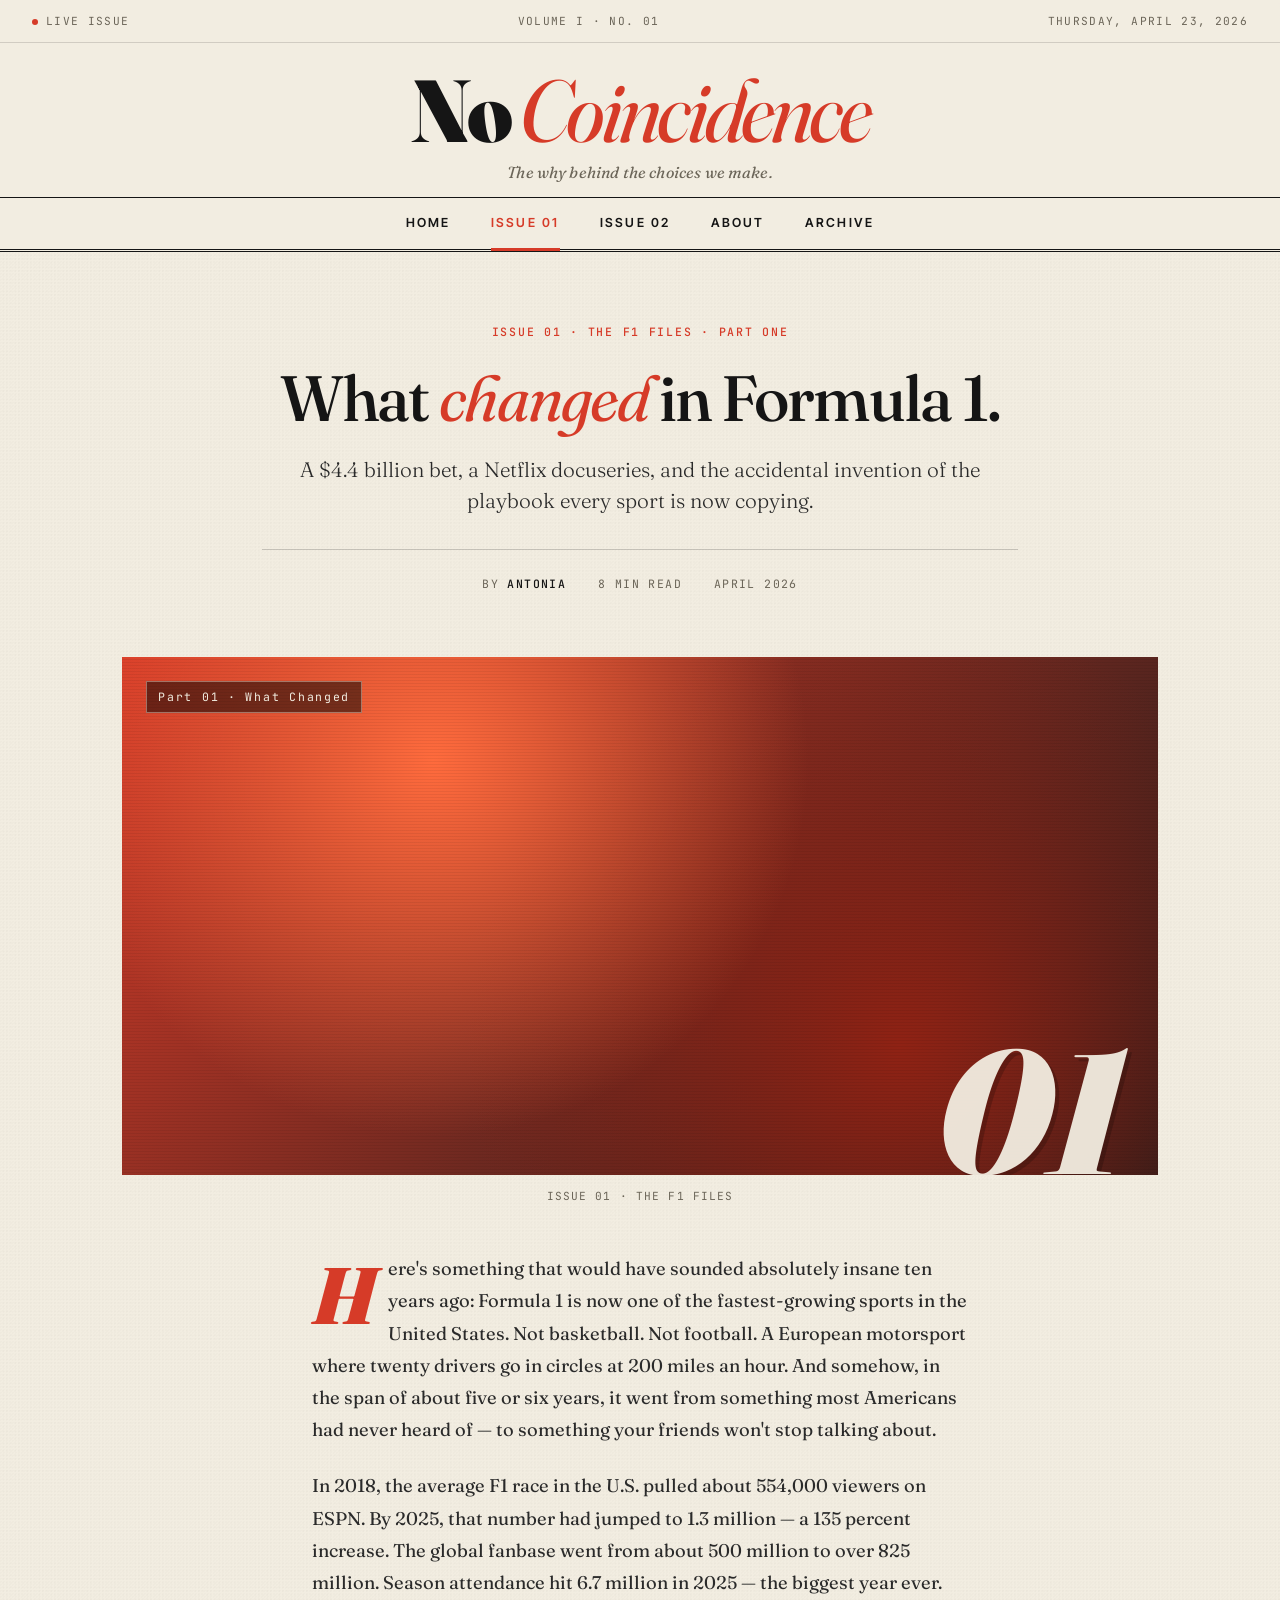
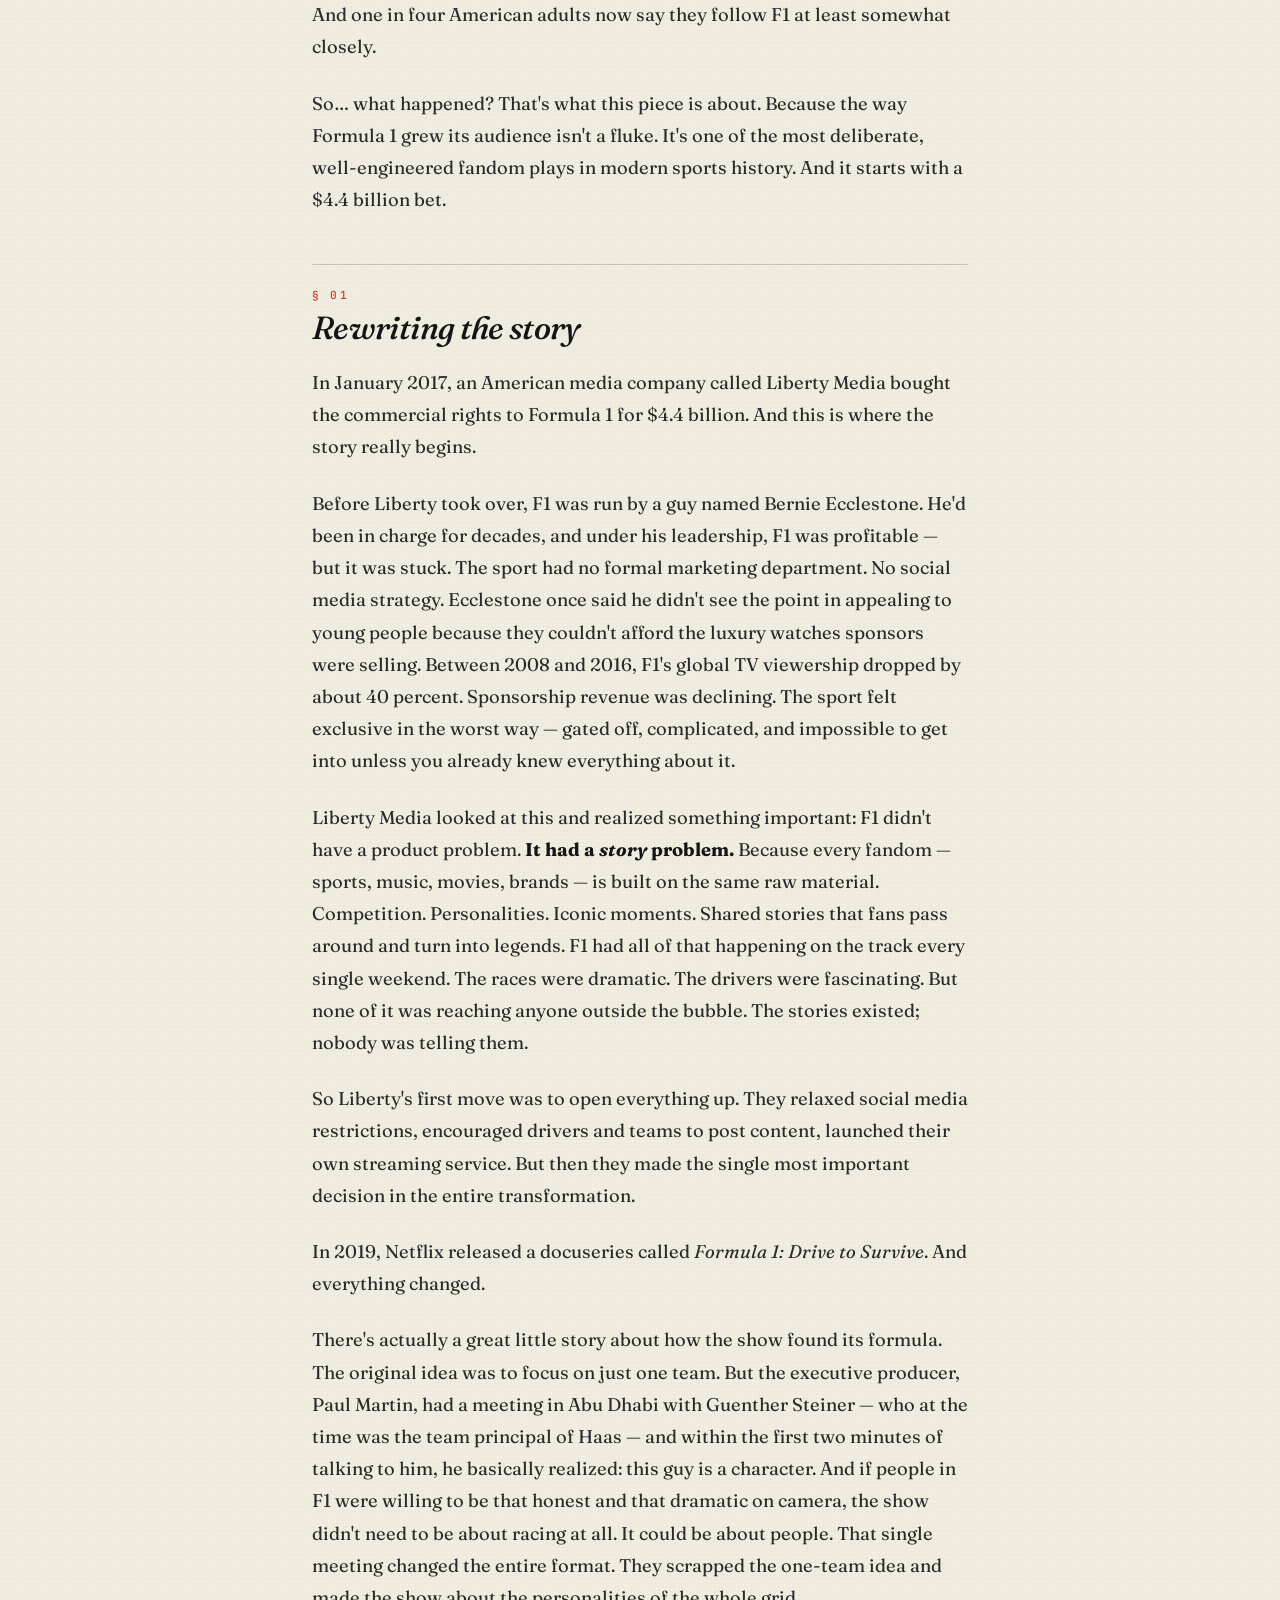
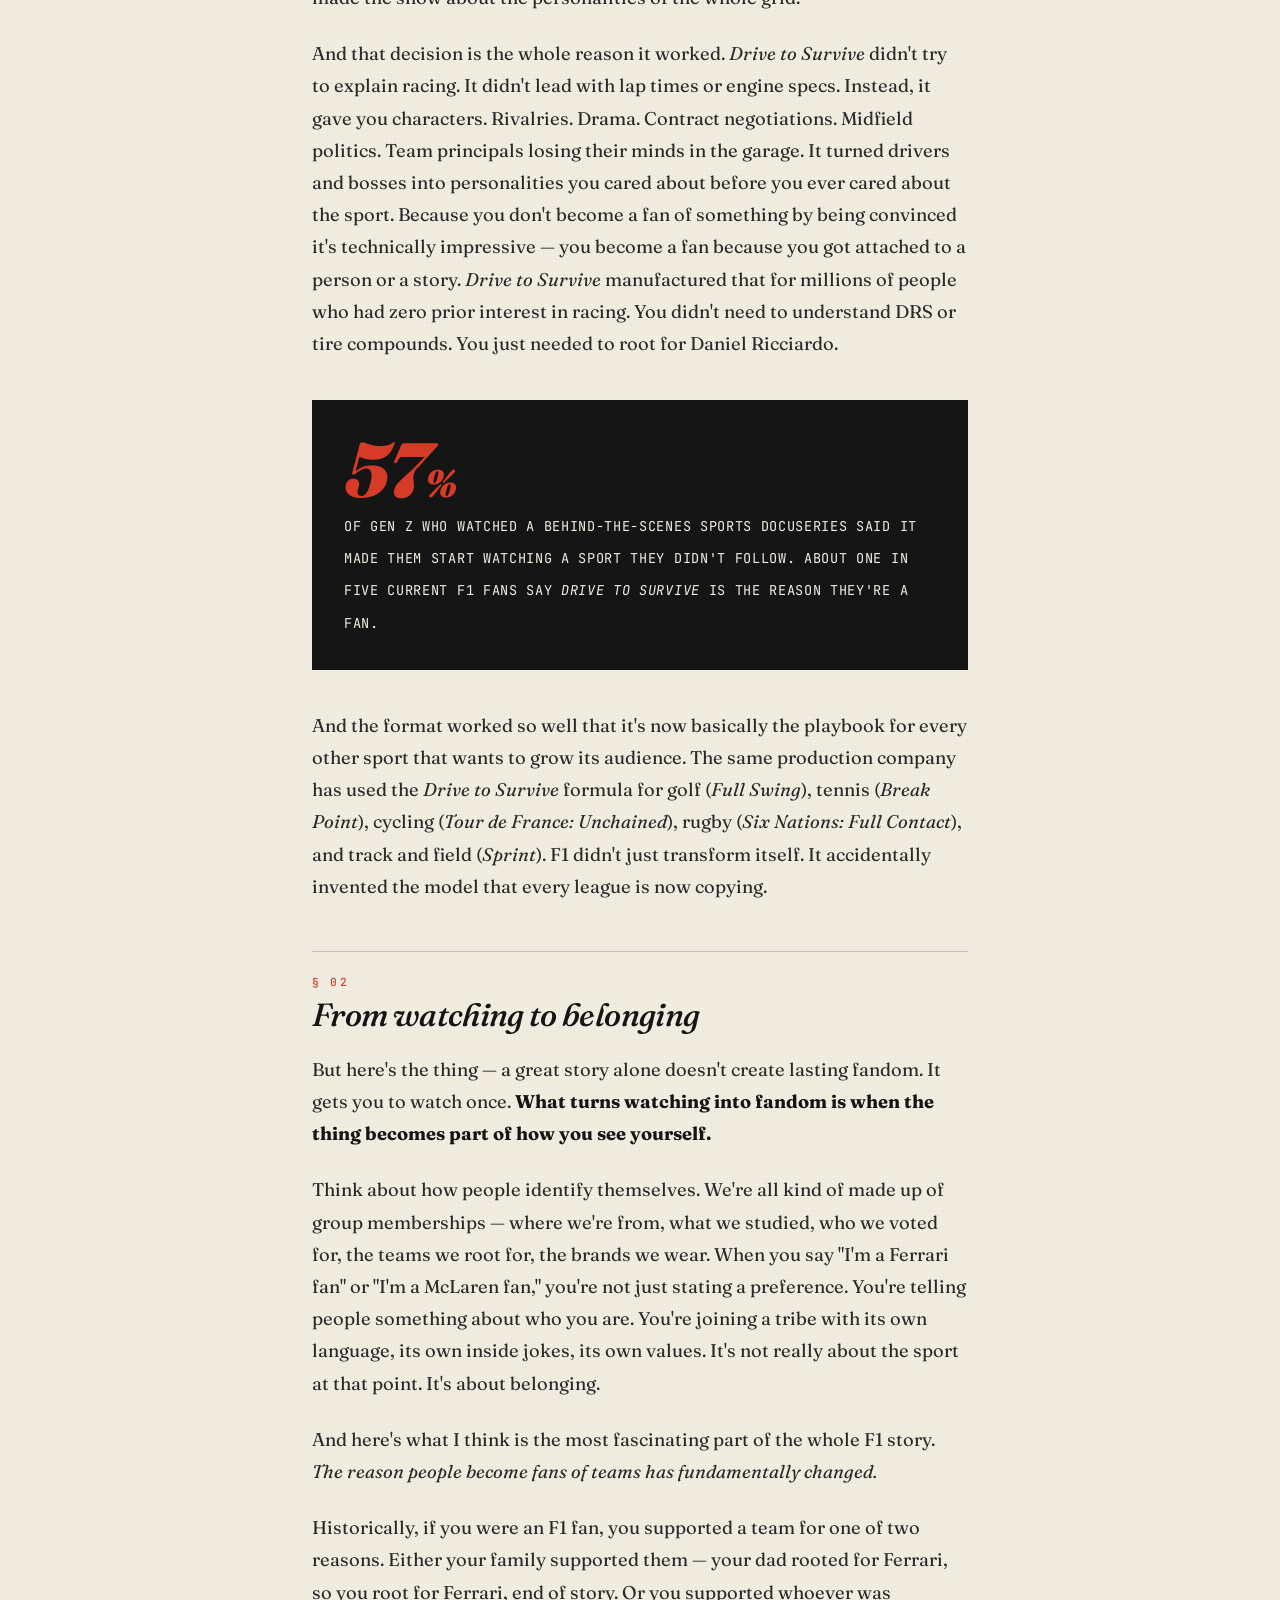
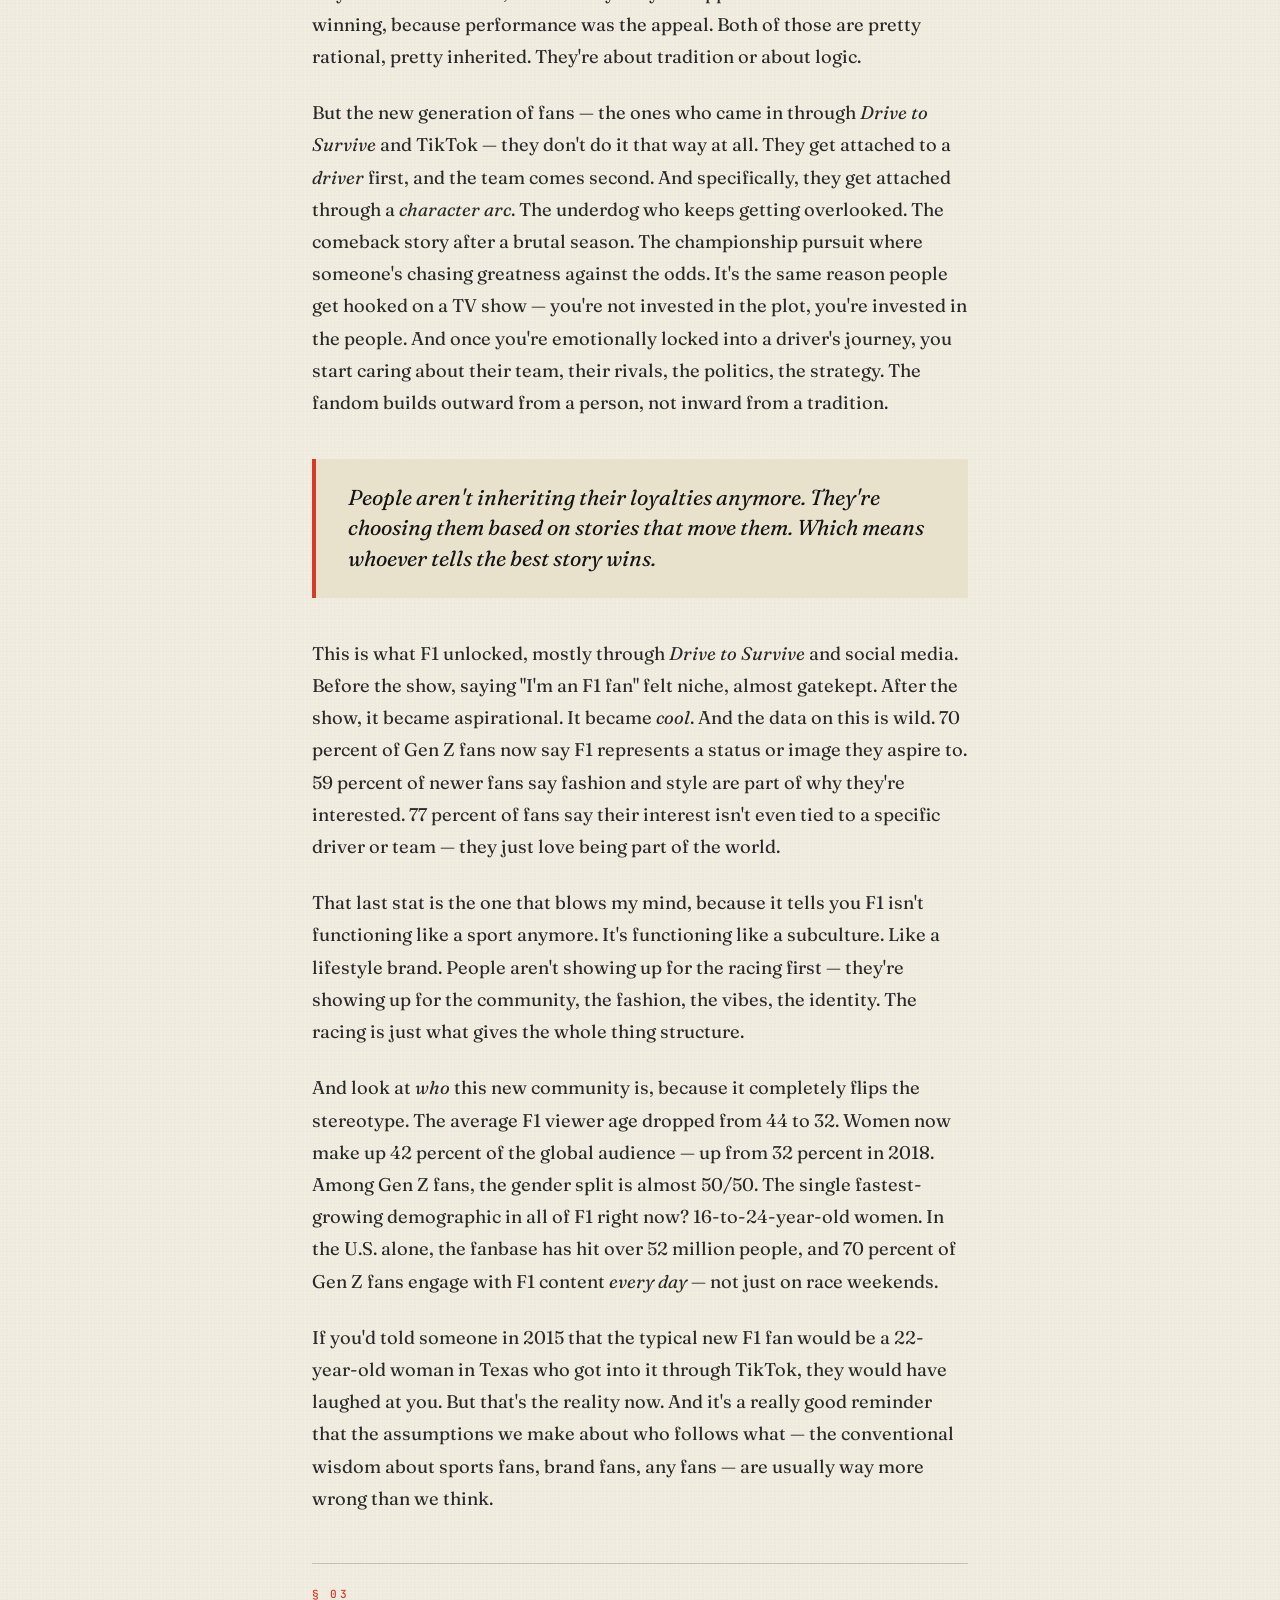
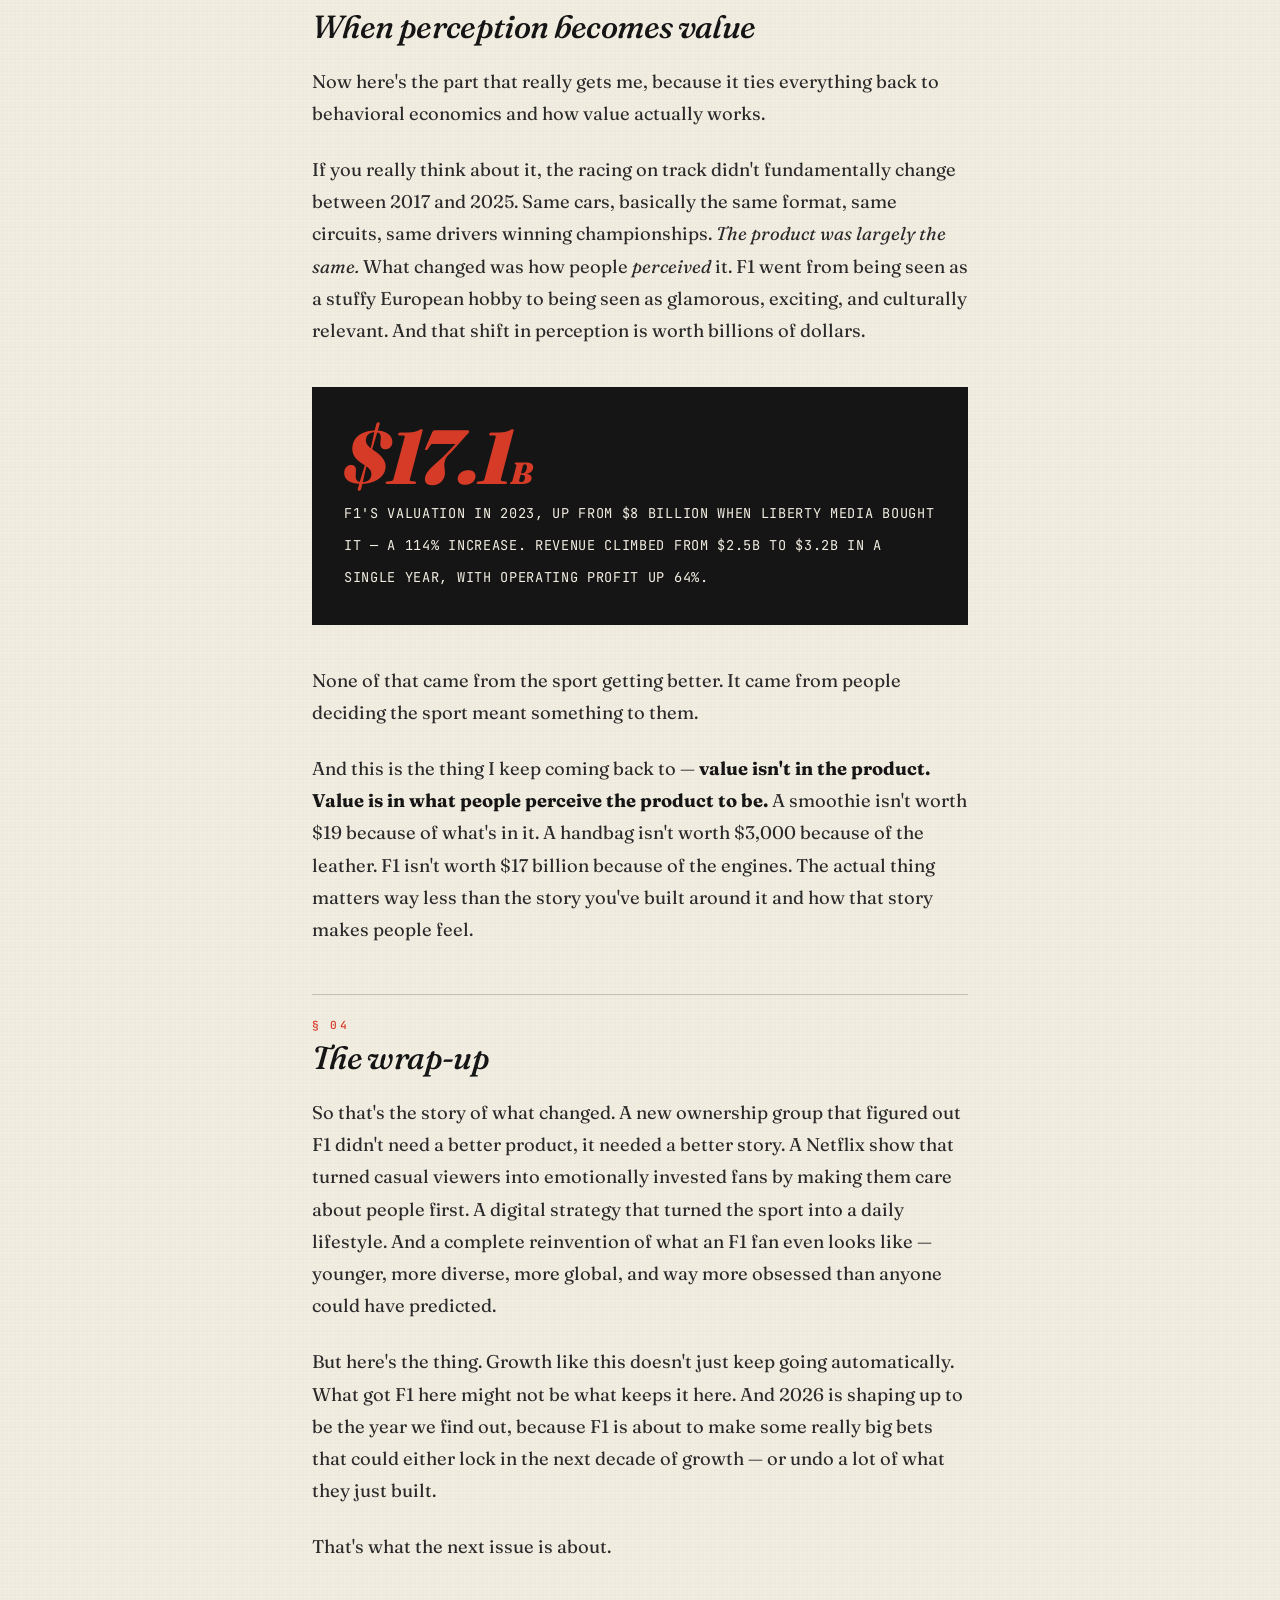
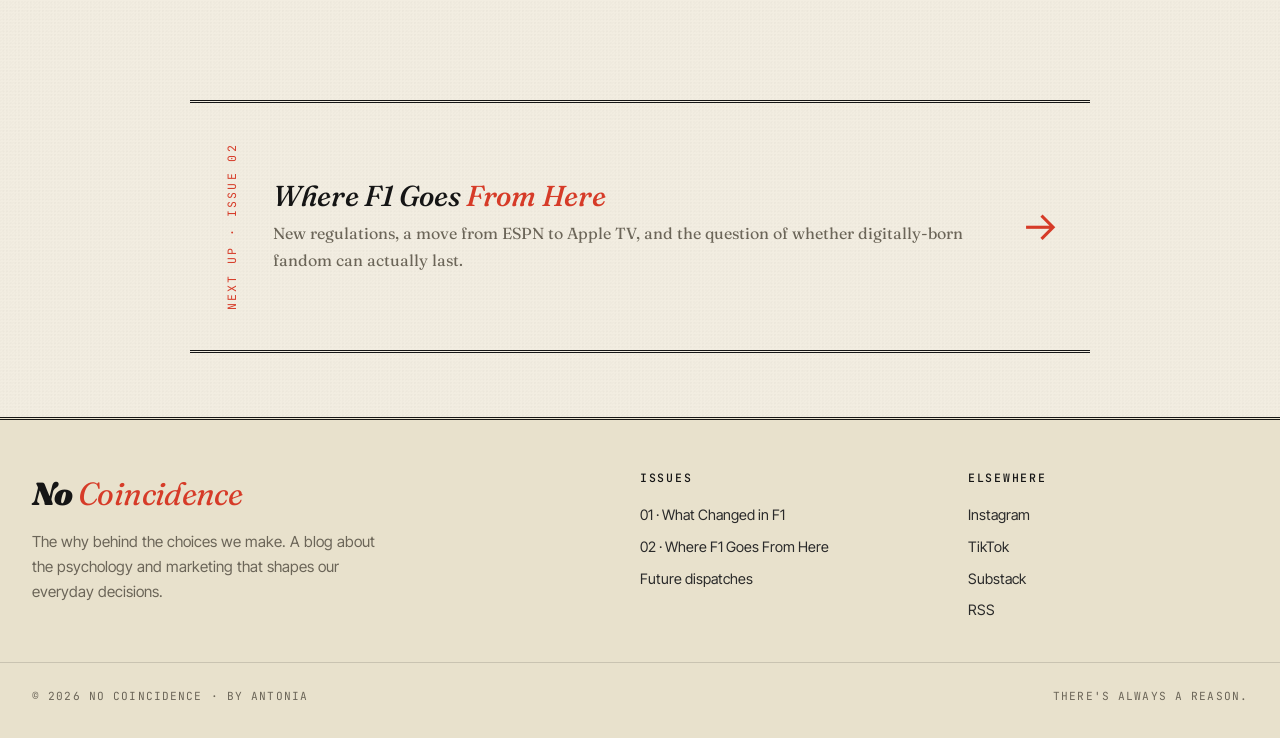
==== episode-1.html @ 225d116c "Add files via upload" ====
<!DOCTYPE html>
<html lang="en">
<head>
  <meta charset="UTF-8">
  <meta name="viewport" content="width=device-width, initial-scale=1.0">
  <title>What Changed in F1 — No Coincidence</title>
  <meta name="description" content="How a $4.4 billion bet, a Netflix docuseries, and a complete rewrite of the story turned Formula 1 into one of the fastest-growing sports in the world.">
  <link rel="stylesheet" href="styles.css">
  <link rel="icon" href="data:image/svg+xml,<svg xmlns=%22http://www.w3.org/2000/svg%22 viewBox=%220 0 100 100%22><text y=%22.9em%22 font-size=%2290%22>◉</text></svg>">
</head>
<body>

  <!-- MASTHEAD -->
  <header class="masthead">
    <div class="masthead-top">
      <div class="date-line">
        <span><span class="dot"></span>LIVE ISSUE</span>
      </div>
      <div>Volume I · No. 01</div>
      <div class="date-line">
        <span>Thursday, April 23, 2026</span>
      </div>
    </div>
    <div class="masthead-logo">
      <h1><a href="index.html">No <em>Coincidence</em></a></h1>
      <p class="masthead-tagline">The why behind the choices we make.</p>
    </div>
    <nav class="nav">
      <a href="index.html">Home</a>
      <a href="episode-1.html" class="active">Issue 01</a>
      <a href="episode-2.html">Issue 02</a>
      <a href="index.html#about">About</a>
      <a href="index.html#archive">Archive</a>
    </nav>
  </header>

  <!-- ARTICLE HERO -->
  <section class="article-hero">
    <div class="kicker">Issue 01 · The F1 Files · Part One</div>
    <h1>What <em>changed</em> in Formula 1.</h1>
    <p class="dek">
      A $4.4 billion bet, a Netflix docuseries, and the accidental invention of
      the playbook every sport is now copying.
    </p>
    <div class="article-meta">
      <span>By <strong>Antonia</strong></span>
      <span>8 Min Read</span>
      <span>April 2026</span>
    </div>
  </section>

  <!-- FEATURE IMAGE -->
  <div class="article-feature-image">
    <div class="inner lead-image" style="aspect-ratio: 16/8; box-shadow: none;">
      <div class="issue-stamp">Part 01 · What Changed</div>
      <div class="issue-number" style="font-size: 11rem; bottom: -1rem; right: 2rem;">01</div>
    </div>
    <p class="caption">Issue 01 · The F1 Files</p>
  </div>

  <!-- ARTICLE BODY -->
  <article class="article-body">

    <p>
      Here's something that would have sounded absolutely insane ten years ago: Formula 1 is now
      one of the fastest-growing sports in the United States. Not basketball. Not football. A
      European motorsport where twenty drivers go in circles at 200 miles an hour. And somehow,
      in the span of about five or six years, it went from something most Americans had never heard
      of — to something your friends won't stop talking about.
    </p>

    <p>
      In 2018, the average F1 race in the U.S. pulled about 554,000 viewers on ESPN. By 2025, that
      number had jumped to 1.3 million — a 135 percent increase. The global fanbase went from about
      500 million to over 825 million. Season attendance hit 6.7 million in 2025 — the biggest year
      ever. And one in four American adults now say they follow F1 at least somewhat closely.
    </p>

    <p>
      So… what happened? That's what this piece is about. Because the way Formula 1 grew its audience
      isn't a fluke. It's one of the most deliberate, well-engineered fandom plays in modern sports
      history. And it starts with a $4.4 billion bet.
    </p>

    <h2><span class="section-num">§ 01</span>Rewriting the story</h2>

    <p>
      In January 2017, an American media company called Liberty Media bought the commercial rights
      to Formula 1 for $4.4 billion. And this is where the story really begins.
    </p>

    <p>
      Before Liberty took over, F1 was run by a guy named Bernie Ecclestone. He'd been in charge
      for decades, and under his leadership, F1 was profitable — but it was stuck. The sport had
      no formal marketing department. No social media strategy. Ecclestone once said he didn't see
      the point in appealing to young people because they couldn't afford the luxury watches sponsors
      were selling. Between 2008 and 2016, F1's global TV viewership dropped by about 40 percent.
      Sponsorship revenue was declining. The sport felt exclusive in the worst way — gated off,
      complicated, and impossible to get into unless you already knew everything about it.
    </p>

    <p>
      Liberty Media looked at this and realized something important: F1 didn't have a product problem.
      <strong>It had a <em>story</em> problem.</strong> Because every fandom — sports, music, movies,
      brands — is built on the same raw material. Competition. Personalities. Iconic moments. Shared
      stories that fans pass around and turn into legends. F1 had all of that happening on the track
      every single weekend. The races were dramatic. The drivers were fascinating. But none of it was
      reaching anyone outside the bubble. The stories existed; nobody was telling them.
    </p>

    <p>
      So Liberty's first move was to open everything up. They relaxed social media restrictions,
      encouraged drivers and teams to post content, launched their own streaming service. But then
      they made the single most important decision in the entire transformation.
    </p>

    <p>
      In 2019, Netflix released a docuseries called <em>Formula 1: Drive to Survive</em>. And
      everything changed.
    </p>

    <p>
      There's actually a great little story about how the show found its formula. The original idea
      was to focus on just one team. But the executive producer, Paul Martin, had a meeting in Abu
      Dhabi with Guenther Steiner — who at the time was the team principal of Haas — and within the
      first two minutes of talking to him, he basically realized: this guy is a character. And if
      people in F1 were willing to be that honest and that dramatic on camera, the show didn't need
      to be about racing at all. It could be about people. That single meeting changed the entire
      format. They scrapped the one-team idea and made the show about the personalities of the
      whole grid.
    </p>

    <p>
      And that decision is the whole reason it worked. <em>Drive to Survive</em> didn't try to
      explain racing. It didn't lead with lap times or engine specs. Instead, it gave you characters.
      Rivalries. Drama. Contract negotiations. Midfield politics. Team principals losing their
      minds in the garage. It turned drivers and bosses into personalities you cared about before
      you ever cared about the sport. Because you don't become a fan of something by being convinced
      it's technically impressive — you become a fan because you got attached to a person or a story.
      <em>Drive to Survive</em> manufactured that for millions of people who had zero prior interest
      in racing. You didn't need to understand DRS or tire compounds. You just needed to root for
      Daniel Ricciardo.
    </p>

    <div class="stat-callout">
      <span class="stat-number">57<span style="font-size: 0.5em;">%</span></span>
      <span class="stat-label">
        of Gen Z who watched a behind-the-scenes sports docuseries said it made them start watching
        a sport they didn't follow. About one in five current F1 fans say <em>Drive to Survive</em>
        is the reason they're a fan.
      </span>
    </div>

    <p>
      And the format worked so well that it's now basically the playbook for every other sport that
      wants to grow its audience. The same production company has used the <em>Drive to Survive</em>
      formula for golf (<em>Full Swing</em>), tennis (<em>Break Point</em>), cycling
      (<em>Tour de France: Unchained</em>), rugby (<em>Six Nations: Full Contact</em>), and track
      and field (<em>Sprint</em>). F1 didn't just transform itself. It accidentally invented the
      model that every league is now copying.
    </p>

    <h2><span class="section-num">§ 02</span>From watching to belonging</h2>

    <p>
      But here's the thing — a great story alone doesn't create lasting fandom. It gets you to watch
      once. <strong>What turns watching into fandom is when the thing becomes part of how you see
      yourself.</strong>
    </p>

    <p>
      Think about how people identify themselves. We're all kind of made up of group memberships —
      where we're from, what we studied, who we voted for, the teams we root for, the brands we
      wear. When you say "I'm a Ferrari fan" or "I'm a McLaren fan," you're not just stating a
      preference. You're telling people something about who you are. You're joining a tribe with
      its own language, its own inside jokes, its own values. It's not really about the sport at
      that point. It's about belonging.
    </p>

    <p>
      And here's what I think is the most fascinating part of the whole F1 story. <em>The reason
      people become fans of teams has fundamentally changed.</em>
    </p>

    <p>
      Historically, if you were an F1 fan, you supported a team for one of two reasons. Either your
      family supported them — your dad rooted for Ferrari, so you root for Ferrari, end of story.
      Or you supported whoever was winning, because performance was the appeal. Both of those are
      pretty rational, pretty inherited. They're about tradition or about logic.
    </p>

    <p>
      But the new generation of fans — the ones who came in through <em>Drive to Survive</em> and
      TikTok — they don't do it that way at all. They get attached to a <em>driver</em> first, and
      the team comes second. And specifically, they get attached through a <em>character arc</em>.
      The underdog who keeps getting overlooked. The comeback story after a brutal season. The
      championship pursuit where someone's chasing greatness against the odds. It's the same reason
      people get hooked on a TV show — you're not invested in the plot, you're invested in the
      people. And once you're emotionally locked into a driver's journey, you start caring about
      their team, their rivals, the politics, the strategy. The fandom builds outward from a person,
      not inward from a tradition.
    </p>

    <blockquote>
      People aren't inheriting their loyalties anymore. They're choosing them based on stories that
      move them. Which means whoever tells the best story wins.
    </blockquote>

    <p>
      This is what F1 unlocked, mostly through <em>Drive to Survive</em> and social media. Before
      the show, saying "I'm an F1 fan" felt niche, almost gatekept. After the show, it became
      aspirational. It became <em>cool</em>. And the data on this is wild. 70 percent of Gen Z fans
      now say F1 represents a status or image they aspire to. 59 percent of newer fans say fashion
      and style are part of why they're interested. 77 percent of fans say their interest isn't
      even tied to a specific driver or team — they just love being part of the world.
    </p>

    <p>
      That last stat is the one that blows my mind, because it tells you F1 isn't functioning like
      a sport anymore. It's functioning like a subculture. Like a lifestyle brand. People aren't
      showing up for the racing first — they're showing up for the community, the fashion, the
      vibes, the identity. The racing is just what gives the whole thing structure.
    </p>

    <p>
      And look at <em>who</em> this new community is, because it completely flips the stereotype.
      The average F1 viewer age dropped from 44 to 32. Women now make up 42 percent of the global
      audience — up from 32 percent in 2018. Among Gen Z fans, the gender split is almost 50/50.
      The single fastest-growing demographic in all of F1 right now? 16-to-24-year-old women. In
      the U.S. alone, the fanbase has hit over 52 million people, and 70 percent of Gen Z fans
      engage with F1 content <em>every day</em> — not just on race weekends.
    </p>

    <p>
      If you'd told someone in 2015 that the typical new F1 fan would be a 22-year-old woman in
      Texas who got into it through TikTok, they would have laughed at you. But that's the reality
      now. And it's a really good reminder that the assumptions we make about who follows what —
      the conventional wisdom about sports fans, brand fans, any fans — are usually way more wrong
      than we think.
    </p>

    <h2><span class="section-num">§ 03</span>When perception becomes value</h2>

    <p>
      Now here's the part that really gets me, because it ties everything back to behavioral
      economics and how value actually works.
    </p>

    <p>
      If you really think about it, the racing on track didn't fundamentally change between 2017
      and 2025. Same cars, basically the same format, same circuits, same drivers winning
      championships. <em>The product was largely the same.</em> What changed was how people
      <em>perceived</em> it. F1 went from being seen as a stuffy European hobby to being seen as
      glamorous, exciting, and culturally relevant. And that shift in perception is worth billions
      of dollars.
    </p>

    <div class="stat-callout">
      <span class="stat-number">$17.1<span style="font-size: 0.4em;">B</span></span>
      <span class="stat-label">
        F1's valuation in 2023, up from $8 billion when Liberty Media bought it — a 114% increase.
        Revenue climbed from $2.5B to $3.2B in a single year, with operating profit up 64%.
      </span>
    </div>

    <p>
      None of that came from the sport getting better. It came from people deciding the sport meant
      something to them.
    </p>

    <p>
      And this is the thing I keep coming back to — <strong>value isn't in the product. Value is
      in what people perceive the product to be.</strong> A smoothie isn't worth $19 because of
      what's in it. A handbag isn't worth $3,000 because of the leather. F1 isn't worth $17 billion
      because of the engines. The actual thing matters way less than the story you've built around
      it and how that story makes people feel.
    </p>

    <h2><span class="section-num">§ 04</span>The wrap-up</h2>

    <p>
      So that's the story of what changed. A new ownership group that figured out F1 didn't need a
      better product, it needed a better story. A Netflix show that turned casual viewers into
      emotionally invested fans by making them care about people first. A digital strategy that
      turned the sport into a daily lifestyle. And a complete reinvention of what an F1 fan even
      looks like — younger, more diverse, more global, and way more obsessed than anyone could
      have predicted.
    </p>

    <p>
      But here's the thing. Growth like this doesn't just keep going automatically. What got F1
      here might not be what keeps it here. And 2026 is shaping up to be the year we find out,
      because F1 is about to make some really big bets that could either lock in the next decade
      of growth — or undo a lot of what they just built.
    </p>

    <p>
      That's what the next issue is about.
    </p>

  </article>

  <!-- NEXT ARTICLE -->
  <a href="episode-2.html" class="next-article">
    <div class="label">Next Up · Issue 02</div>
    <div>
      <h3>Where F1 Goes <em style="color: var(--accent);">From Here</em></h3>
      <p style="color: var(--muted); font-family: 'Fraunces', serif; margin-top: 0.5rem; font-size: 1rem;">
        New regulations, a move from ESPN to Apple TV, and the question of whether digitally-born
        fandom can actually last.
      </p>
    </div>
    <div class="arrow-big">→</div>
  </a>

  <!-- FOOTER -->
  <footer class="site-footer">
    <div class="footer-inner">
      <div>
        <h4>No <em style="color: var(--accent); font-weight: 400;">Coincidence</em></h4>
        <p>The why behind the choices we make. A blog about the psychology and marketing that shapes our everyday decisions.</p>
      </div>
      <div>
        <h5>Issues</h5>
        <ul>
          <li><a href="episode-1.html">01 · What Changed in F1</a></li>
          <li><a href="episode-2.html">02 · Where F1 Goes From Here</a></li>
          <li><a href="index.html#archive">Future dispatches</a></li>
        </ul>
      </div>
      <div>
        <h5>Elsewhere</h5>
        <ul>
          <li><a href="#">Instagram</a></li>
          <li><a href="#">TikTok</a></li>
          <li><a href="#">Substack</a></li>
          <li><a href="#">RSS</a></li>
        </ul>
      </div>
    </div>
    <div class="footer-colophon">
      <div>© 2026 No Coincidence · By Antonia</div>
      <div>There's always a reason.</div>
    </div>
  </footer>

</body>
</html>
---- styles.css ----
/* ============================================================
   NO COINCIDENCE — editorial blog
   Fonts: Fraunces (display), Inter Tight (body), JetBrains Mono (meta)
   ============================================================ */

@import url('https://fonts.googleapis.com/css2?family=Fraunces:ital,opsz,wght@0,9..144,300;0,9..144,400;0,9..144,500;0,9..144,700;0,9..144,900;1,9..144,400;1,9..144,700;1,9..144,900&family=Inter+Tight:wght@400;500;600;700&family=JetBrains+Mono:wght@400;500&display=swap');

:root {
  --paper:        #f2ede1;
  --paper-warm:   #e8e1cc;
  --ink:          #151515;
  --ink-soft:     #2a2a2a;
  --muted:        #6b6558;
  --rule:         #151515;
  --accent:       #d63b28;
  --accent-deep:  #8f2214;
  --highlight:    #f3d974;
}

* { box-sizing: border-box; margin: 0; padding: 0; }
html { scroll-behavior: smooth; }

body {
  font-family: 'Inter Tight', sans-serif;
  background: var(--paper);
  color: var(--ink);
  line-height: 1.65;
  font-size: 17px;
  -webkit-font-smoothing: antialiased;
  background-image:
    radial-gradient(circle at 20% 30%, rgba(0,0,0,0.012) 1px, transparent 1px),
    radial-gradient(circle at 80% 70%, rgba(0,0,0,0.012) 1px, transparent 1px);
  background-size: 3px 3px, 4px 4px;
}

a { color: inherit; }

/* ============ MASTHEAD ============ */
.masthead {
  border-bottom: 3px double var(--rule);
  background: var(--paper);
  position: sticky;
  top: 0;
  z-index: 100;
  backdrop-filter: blur(8px);
  background-color: rgba(242, 237, 225, 0.96);
}

.masthead-top {
  max-width: 1280px;
  margin: 0 auto;
  padding: 0.75rem 2rem;
  display: flex;
  justify-content: space-between;
  align-items: center;
  font-family: 'JetBrains Mono', monospace;
  font-size: 0.7rem;
  letter-spacing: 0.12em;
  text-transform: uppercase;
  color: var(--muted);
  border-bottom: 1px solid rgba(21, 21, 21, 0.15);
}

.masthead-top .dot {
  display: inline-block;
  width: 6px; height: 6px;
  border-radius: 50%;
  background: var(--accent);
  margin-right: 0.5rem;
  vertical-align: middle;
  animation: pulse 2s ease-in-out infinite;
}

@keyframes pulse {
  0%, 100% { opacity: 1; }
  50% { opacity: 0.4; }
}

.masthead-logo {
  max-width: 1280px;
  margin: 0 auto;
  padding: 1.75rem 2rem 0.75rem;
  text-align: center;
}

.masthead-logo h1 {
  font-family: 'Fraunces', serif;
  font-weight: 900;
  font-size: clamp(2.5rem, 7vw, 5.5rem);
  letter-spacing: -0.045em;
  line-height: 0.9;
  font-variation-settings: 'opsz' 144;
}

.masthead-logo h1 a {
  color: var(--ink);
  text-decoration: none;
}

.masthead-logo h1 em {
  font-style: italic;
  font-weight: 400;
  color: var(--accent);
}

.masthead-tagline {
  font-family: 'Fraunces', serif;
  font-style: italic;
  font-size: 1rem;
  color: var(--muted);
  margin-top: 0.5rem;
  letter-spacing: 0.01em;
}

.nav {
  max-width: 1280px;
  margin: 0 auto;
  padding: 0.75rem 2rem;
  display: flex;
  justify-content: center;
  gap: 2.5rem;
  border-top: 1px solid var(--rule);
}

.nav a {
  font-family: 'Inter Tight', sans-serif;
  font-size: 0.78rem;
  font-weight: 600;
  text-transform: uppercase;
  letter-spacing: 0.18em;
  color: var(--ink);
  text-decoration: none;
  transition: color 0.2s;
  position: relative;
  padding: 0.2rem 0;
}

.nav a:hover { color: var(--accent); }

.nav a.active {
  color: var(--accent);
}

.nav a.active::after {
  content: '';
  position: absolute;
  bottom: -0.85rem;
  left: 0;
  right: 0;
  height: 3px;
  background: var(--accent);
}

/* ============ GENERIC CONTAINER ============ */
.container {
  max-width: 1280px;
  margin: 0 auto;
  padding: 3rem 2rem;
}

/* ============ LEAD STORY ============ */
.lead-story {
  display: grid;
  grid-template-columns: 1.05fr 1fr;
  gap: 3.5rem;
  padding-bottom: 3rem;
  border-bottom: 1px solid var(--rule);
  margin-bottom: 3rem;
  align-items: center;
}

.lead-image {
  aspect-ratio: 4 / 5;
  position: relative;
  overflow: hidden;
  box-shadow: 16px 16px 0 var(--ink);
  background:
    radial-gradient(circle at 30% 20%, #ff6b3d 0%, transparent 45%),
    radial-gradient(circle at 75% 75%, #8f2214 0%, transparent 50%),
    linear-gradient(135deg, #d63b28 0%, #1a1a1a 100%);
}

.lead-image::before {
  content: '';
  position: absolute;
  inset: 0;
  background: repeating-linear-gradient(
    0deg,
    transparent 0,
    transparent 2px,
    rgba(0,0,0,0.06) 2px,
    rgba(0,0,0,0.06) 3px
  );
}

.lead-image .issue-stamp {
  position: absolute;
  top: 1.5rem;
  left: 1.5rem;
  font-family: 'JetBrains Mono', monospace;
  font-size: 0.72rem;
  letter-spacing: 0.15em;
  color: var(--paper);
  background: rgba(0,0,0,0.5);
  padding: 0.35rem 0.7rem;
  border: 1px solid rgba(242, 237, 225, 0.4);
}

.lead-image .issue-number {
  position: absolute;
  bottom: 1rem;
  right: 1.5rem;
  font-family: 'Fraunces', serif;
  font-style: italic;
  font-weight: 900;
  font-size: 7rem;
  color: var(--paper);
  line-height: 0.9;
  opacity: 0.95;
  text-shadow: 4px 4px 0 rgba(0,0,0,0.2);
}

.lead-content .kicker {
  display: inline-flex;
  align-items: center;
  gap: 0.6rem;
  font-family: 'JetBrains Mono', monospace;
  font-size: 0.72rem;
  letter-spacing: 0.15em;
  text-transform: uppercase;
  color: var(--accent);
  font-weight: 500;
  margin-bottom: 1.25rem;
}

.lead-content .kicker::before {
  content: '';
  width: 2rem;
  height: 1px;
  background: var(--accent);
}

.lead-content h2 {
  font-family: 'Fraunces', serif;
  font-weight: 500;
  font-size: clamp(2rem, 4.2vw, 3.6rem);
  line-height: 1.02;
  letter-spacing: -0.025em;
  margin-bottom: 1.5rem;
}

.lead-content h2 em {
  font-style: italic;
  color: var(--accent);
  font-weight: 400;
}

.lead-content .dek {
  font-family: 'Fraunces', serif;
  font-size: 1.25rem;
  line-height: 1.5;
  color: var(--ink-soft);
  margin-bottom: 2rem;
  font-weight: 300;
  max-width: 52ch;
}

.byline {
  font-family: 'JetBrains Mono', monospace;
  font-size: 0.72rem;
  letter-spacing: 0.1em;
  text-transform: uppercase;
  color: var(--muted);
  display: flex;
  align-items: center;
  gap: 1rem;
  margin-bottom: 1.5rem;
}

.byline strong { color: var(--ink); font-weight: 500; }
.byline::after {
  content: '';
  flex: 1;
  height: 1px;
  background: var(--rule);
  opacity: 0.25;
}

.read-link {
  display: inline-flex;
  align-items: center;
  gap: 0.75rem;
  font-family: 'Inter Tight', sans-serif;
  font-size: 0.85rem;
  font-weight: 600;
  text-transform: uppercase;
  letter-spacing: 0.15em;
  color: var(--ink);
  text-decoration: none;
  padding: 0.9rem 1.5rem;
  border: 2px solid var(--ink);
  transition: all 0.25s ease;
  background: transparent;
}

.read-link:hover {
  background: var(--ink);
  color: var(--paper);
  transform: translate(-2px, -2px);
  box-shadow: 4px 4px 0 var(--accent);
}

.read-link .arrow {
  transition: transform 0.25s ease;
}

.read-link:hover .arrow { transform: translateX(4px); }

/* ============ SECTION HEADERS ============ */
.section-header {
  display: flex;
  align-items: baseline;
  justify-content: space-between;
  margin-bottom: 2.5rem;
  padding-bottom: 0.75rem;
  border-bottom: 2px solid var(--rule);
}

.section-header h3 {
  font-family: 'Fraunces', serif;
  font-style: italic;
  font-weight: 500;
  font-size: clamp(1.6rem, 3vw, 2.2rem);
  letter-spacing: -0.01em;
}

.section-header .section-meta {
  font-family: 'JetBrains Mono', monospace;
  font-size: 0.7rem;
  letter-spacing: 0.15em;
  text-transform: uppercase;
  color: var(--muted);
}

/* ============ ARTICLE GRID ============ */
.article-grid {
  display: grid;
  grid-template-columns: repeat(3, 1fr);
  gap: 2.5rem;
  margin-bottom: 4rem;
}

.article-card {
  display: flex;
  flex-direction: column;
  text-decoration: none;
  color: var(--ink);
  transition: transform 0.3s ease;
}

.article-card:hover { transform: translateY(-4px); }

.article-card .thumb {
  aspect-ratio: 5 / 4;
  margin-bottom: 1.25rem;
  position: relative;
  overflow: hidden;
}

.article-card .thumb::before {
  content: '';
  position: absolute;
  inset: 0;
  background-image: radial-gradient(circle at 25% 75%, rgba(255,255,255,0.2), transparent 45%);
}

.article-card .thumb::after {
  content: 'READ →';
  position: absolute;
  bottom: 1rem;
  right: 1rem;
  background: var(--paper);
  color: var(--ink);
  padding: 0.4rem 0.8rem;
  font-family: 'JetBrains Mono', monospace;
  font-size: 0.7rem;
  letter-spacing: 0.12em;
  opacity: 0;
  transform: translateY(6px);
  transition: all 0.3s;
}

.article-card:hover .thumb::after {
  opacity: 1;
  transform: translateY(0);
}

.thumb-1 {
  background:
    radial-gradient(circle at 70% 30%, #f3d974 0%, transparent 40%),
    linear-gradient(135deg, #d63b28 0%, #1a1a1a 100%);
}
.thumb-2 {
  background:
    radial-gradient(circle at 30% 70%, #81b29a 0%, transparent 50%),
    linear-gradient(45deg, #2d3142 0%, #1a1a1a 100%);
}
.thumb-3 {
  background:
    radial-gradient(circle at 50% 50%, #e07a5f 0%, transparent 60%),
    linear-gradient(180deg, #3d405b 0%, #1a1a1a 100%);
}
.thumb-4 {
  background:
    radial-gradient(circle at 75% 25%, #f4a261 0%, transparent 45%),
    linear-gradient(135deg, #264653 0%, #1a1a1a 100%);
}
.thumb-5 {
  background:
    radial-gradient(circle at 20% 80%, #a8dadc 0%, transparent 50%),
    linear-gradient(45deg, #1d3557 0%, #000 100%);
}
.thumb-6 {
  background:
    radial-gradient(circle at 60% 40%, #f3d974 0%, transparent 40%),
    linear-gradient(180deg, #6d597a 0%, #1a1a1a 100%);
}

.article-card .category-tag {
  font-family: 'JetBrains Mono', monospace;
  font-size: 0.7rem;
  letter-spacing: 0.15em;
  text-transform: uppercase;
  color: var(--accent);
  margin-bottom: 0.5rem;
  font-weight: 500;
}

.article-card h4 {
  font-family: 'Fraunces', serif;
  font-weight: 500;
  font-size: 1.55rem;
  line-height: 1.15;
  letter-spacing: -0.01em;
  margin-bottom: 0.6rem;
}

.article-card h4 em { font-style: italic; color: var(--accent); }

.article-card p {
  font-size: 0.95rem;
  color: var(--muted);
  line-height: 1.55;
  margin-bottom: 0.85rem;
}

.article-card .meta {
  font-family: 'JetBrains Mono', monospace;
  font-size: 0.7rem;
  letter-spacing: 0.1em;
  color: var(--muted);
  text-transform: uppercase;
  margin-top: auto;
}

/* placeholder (coming soon) articles */
.article-card.placeholder {
  opacity: 0.55;
  cursor: default;
}
.article-card.placeholder:hover { transform: none; }
.article-card.placeholder .thumb::after { content: 'SOON'; opacity: 1; transform: none; }

/* ============ PULL QUOTE ============ */
.pull-quote {
  max-width: 920px;
  margin: 4rem auto;
  padding: 3rem 0;
  text-align: center;
  border-top: 2px solid var(--rule);
  border-bottom: 2px solid var(--rule);
  position: relative;
}

.pull-quote::before {
  content: '"';
  font-family: 'Fraunces', serif;
  font-weight: 900;
  font-size: 8rem;
  position: absolute;
  top: -1.5rem;
  left: 50%;
  transform: translateX(-50%);
  color: var(--accent);
  line-height: 1;
  font-style: italic;
  background: var(--paper);
  padding: 0 1.5rem;
}

.pull-quote blockquote {
  font-family: 'Fraunces', serif;
  font-style: italic;
  font-weight: 400;
  font-size: clamp(1.5rem, 3vw, 2.2rem);
  line-height: 1.3;
  letter-spacing: -0.01em;
  margin-bottom: 1rem;
}

.pull-quote cite {
  font-family: 'JetBrains Mono', monospace;
  font-style: normal;
  font-size: 0.75rem;
  letter-spacing: 0.15em;
  text-transform: uppercase;
  color: var(--muted);
}

/* ============ ABOUT / FOOTER CTA ============ */
.about-block {
  background: var(--ink);
  color: var(--paper);
  padding: 4rem 3rem;
  margin: 4rem 0;
  display: grid;
  grid-template-columns: 1fr 1.3fr;
  gap: 3rem;
  align-items: center;
}

.about-block .label {
  font-family: 'JetBrains Mono', monospace;
  font-size: 0.72rem;
  letter-spacing: 0.2em;
  text-transform: uppercase;
  color: var(--accent);
  margin-bottom: 1rem;
}

.about-block h3 {
  font-family: 'Fraunces', serif;
  font-weight: 400;
  font-style: italic;
  font-size: clamp(1.8rem, 3vw, 2.6rem);
  line-height: 1.15;
  letter-spacing: -0.02em;
}

.about-block p {
  font-family: 'Fraunces', serif;
  font-size: 1.1rem;
  line-height: 1.6;
  color: rgba(242, 237, 225, 0.85);
}

/* ============ FOOTER ============ */
.site-footer {
  border-top: 3px double var(--rule);
  margin-top: 4rem;
  padding: 3rem 0 2rem;
  background: var(--paper-warm);
}

.footer-inner {
  max-width: 1280px;
  margin: 0 auto;
  padding: 0 2rem;
  display: grid;
  grid-template-columns: 2fr 1fr 1fr;
  gap: 3rem;
  margin-bottom: 2rem;
}

.footer-inner h4 {
  font-family: 'Fraunces', serif;
  font-weight: 900;
  font-style: italic;
  font-size: 2rem;
  margin-bottom: 0.5rem;
  letter-spacing: -0.02em;
}

.footer-inner p {
  color: var(--muted);
  font-size: 0.95rem;
  max-width: 40ch;
}

.footer-inner h5 {
  font-family: 'JetBrains Mono', monospace;
  font-size: 0.72rem;
  letter-spacing: 0.15em;
  text-transform: uppercase;
  color: var(--ink);
  margin-bottom: 1rem;
  font-weight: 500;
}

.footer-inner ul { list-style: none; }
.footer-inner li { margin-bottom: 0.5rem; font-size: 0.9rem; }
.footer-inner a { color: var(--ink-soft); text-decoration: none; transition: color 0.2s; }
.footer-inner a:hover { color: var(--accent); }

.footer-colophon {
  max-width: 1280px;
  margin: 0 auto;
  padding: 1.5rem 2rem 0;
  border-top: 1px solid rgba(21, 21, 21, 0.15);
  font-family: 'JetBrains Mono', monospace;
  font-size: 0.7rem;
  letter-spacing: 0.1em;
  text-transform: uppercase;
  color: var(--muted);
  display: flex;
  justify-content: space-between;
  align-items: center;
}

/* ============================================================
   ARTICLE PAGE STYLES
   ============================================================ */

.article-hero {
  max-width: 820px;
  margin: 0 auto;
  padding: 4rem 2rem 2rem;
  text-align: center;
}

.article-hero .kicker {
  display: inline-flex;
  align-items: center;
  gap: 0.6rem;
  font-family: 'JetBrains Mono', monospace;
  font-size: 0.72rem;
  letter-spacing: 0.15em;
  text-transform: uppercase;
  color: var(--accent);
  font-weight: 500;
  margin-bottom: 1.5rem;
}

.article-hero h1 {
  font-family: 'Fraunces', serif;
  font-weight: 500;
  font-size: clamp(2.2rem, 5vw, 4rem);
  line-height: 1.02;
  letter-spacing: -0.03em;
  margin-bottom: 1.5rem;
}

.article-hero h1 em {
  font-style: italic;
  color: var(--accent);
  font-weight: 400;
}

.article-hero .dek {
  font-family: 'Fraunces', serif;
  font-size: 1.3rem;
  line-height: 1.5;
  color: var(--ink-soft);
  font-weight: 300;
  max-width: 58ch;
  margin: 0 auto 2rem;
}

.article-meta {
  display: flex;
  justify-content: center;
  gap: 2rem;
  font-family: 'JetBrains Mono', monospace;
  font-size: 0.72rem;
  letter-spacing: 0.12em;
  text-transform: uppercase;
  color: var(--muted);
  padding-top: 1.5rem;
  border-top: 1px solid rgba(21, 21, 21, 0.2);
  margin-top: 1rem;
}

.article-meta strong { color: var(--ink); font-weight: 500; }

.article-feature-image {
  max-width: 1100px;
  margin: 2rem auto 0;
  padding: 0 2rem;
}

.article-feature-image .inner {
  aspect-ratio: 16 / 8;
  position: relative;
  overflow: hidden;
}

.article-feature-image .caption {
  font-family: 'JetBrains Mono', monospace;
  font-size: 0.7rem;
  letter-spacing: 0.1em;
  text-transform: uppercase;
  color: var(--muted);
  margin-top: 0.75rem;
  text-align: center;
}

.article-body {
  max-width: 720px;
  margin: 0 auto;
  padding: 3rem 2rem;
  font-family: 'Fraunces', serif;
  font-size: 1.15rem;
  line-height: 1.75;
  color: var(--ink-soft);
}

.article-body > p:first-of-type::first-letter {
  font-family: 'Fraunces', serif;
  font-weight: 900;
  font-style: italic;
  float: left;
  font-size: 5rem;
  line-height: 0.85;
  padding: 0.5rem 0.7rem 0 0;
  color: var(--accent);
}

.article-body p {
  margin-bottom: 1.5rem;
}

.article-body h2 {
  font-family: 'Fraunces', serif;
  font-weight: 500;
  font-style: italic;
  font-size: 2rem;
  line-height: 1.15;
  letter-spacing: -0.02em;
  margin: 3rem 0 1.25rem;
  color: var(--ink);
  padding-top: 1.5rem;
  border-top: 1px solid rgba(21, 21, 21, 0.2);
}

.article-body h2 .section-num {
  display: block;
  font-family: 'JetBrains Mono', monospace;
  font-size: 0.7rem;
  font-style: normal;
  letter-spacing: 0.2em;
  text-transform: uppercase;
  color: var(--accent);
  margin-bottom: 0.5rem;
  font-weight: 500;
}

.article-body blockquote {
  margin: 2.5rem 0;
  padding: 1.5rem 2rem;
  border-left: 4px solid var(--accent);
  font-family: 'Fraunces', serif;
  font-style: italic;
  font-size: 1.35rem;
  line-height: 1.4;
  color: var(--ink);
  background: var(--paper-warm);
}

.article-body strong {
  color: var(--ink);
  font-weight: 700;
}

.article-body .stat-callout {
  display: block;
  margin: 2.5rem 0;
  padding: 2rem;
  background: var(--ink);
  color: var(--paper);
  position: relative;
}

.article-body .stat-callout .stat-number {
  font-family: 'Fraunces', serif;
  font-weight: 900;
  font-style: italic;
  font-size: clamp(3rem, 6vw, 5rem);
  line-height: 1;
  color: var(--accent);
  letter-spacing: -0.03em;
  display: block;
}

.article-body .stat-callout .stat-label {
  font-family: 'JetBrains Mono', monospace;
  font-size: 0.85rem;
  letter-spacing: 0.05em;
  text-transform: uppercase;
  color: var(--paper);
  margin-top: 0.75rem;
  line-height: 1.4;
  font-style: normal;
}

/* Next article CTA at bottom of article */
.next-article {
  max-width: 900px;
  margin: 4rem auto;
  padding: 2.5rem 2rem;
  border-top: 3px double var(--rule);
  border-bottom: 3px double var(--rule);
  display: grid;
  grid-template-columns: auto 1fr auto;
  gap: 2rem;
  align-items: center;
  text-decoration: none;
  color: inherit;
  transition: background 0.2s;
}

.next-article:hover { background: var(--paper-warm); }

.next-article .label {
  font-family: 'JetBrains Mono', monospace;
  font-size: 0.72rem;
  letter-spacing: 0.2em;
  text-transform: uppercase;
  color: var(--accent);
  writing-mode: vertical-rl;
  transform: rotate(180deg);
}

.next-article h3 {
  font-family: 'Fraunces', serif;
  font-weight: 500;
  font-style: italic;
  font-size: 1.8rem;
  line-height: 1.15;
  letter-spacing: -0.01em;
}

.next-article .arrow-big {
  font-size: 2.5rem;
  color: var(--accent);
  transition: transform 0.25s ease;
}

.next-article:hover .arrow-big { transform: translateX(8px); }

/* ============ RESPONSIVE ============ */
@media (max-width: 900px) {
  .lead-story { grid-template-columns: 1fr; gap: 2rem; }
  .lead-image { aspect-ratio: 4/3; box-shadow: 10px 10px 0 var(--ink); }
  .article-grid { grid-template-columns: repeat(2, 1fr); gap: 2rem; }
  .about-block { grid-template-columns: 1fr; padding: 2.5rem 2rem; }
  .footer-inner { grid-template-columns: 1fr; gap: 2rem; }
  .footer-colophon { flex-direction: column; gap: 0.75rem; text-align: center; }
  .nav { gap: 1.5rem; flex-wrap: wrap; }
  .next-article { grid-template-columns: 1fr; text-align: center; }
  .next-article .label { writing-mode: horizontal-tb; transform: none; }
}

@media (max-width: 600px) {
  .masthead-top { font-size: 0.62rem; }
  .masthead-top .date-line span:not(:first-child) { display: none; }
  .article-grid { grid-template-columns: 1fr; }
  .container { padding: 2rem 1.25rem; }
  .article-body { padding: 2rem 1.25rem; font-size: 1.05rem; }
  .article-body > p:first-of-type::first-letter { font-size: 3.5rem; }
  .article-meta { flex-direction: column; gap: 0.5rem; }
  .pull-quote blockquote { font-size: 1.3rem; }
}
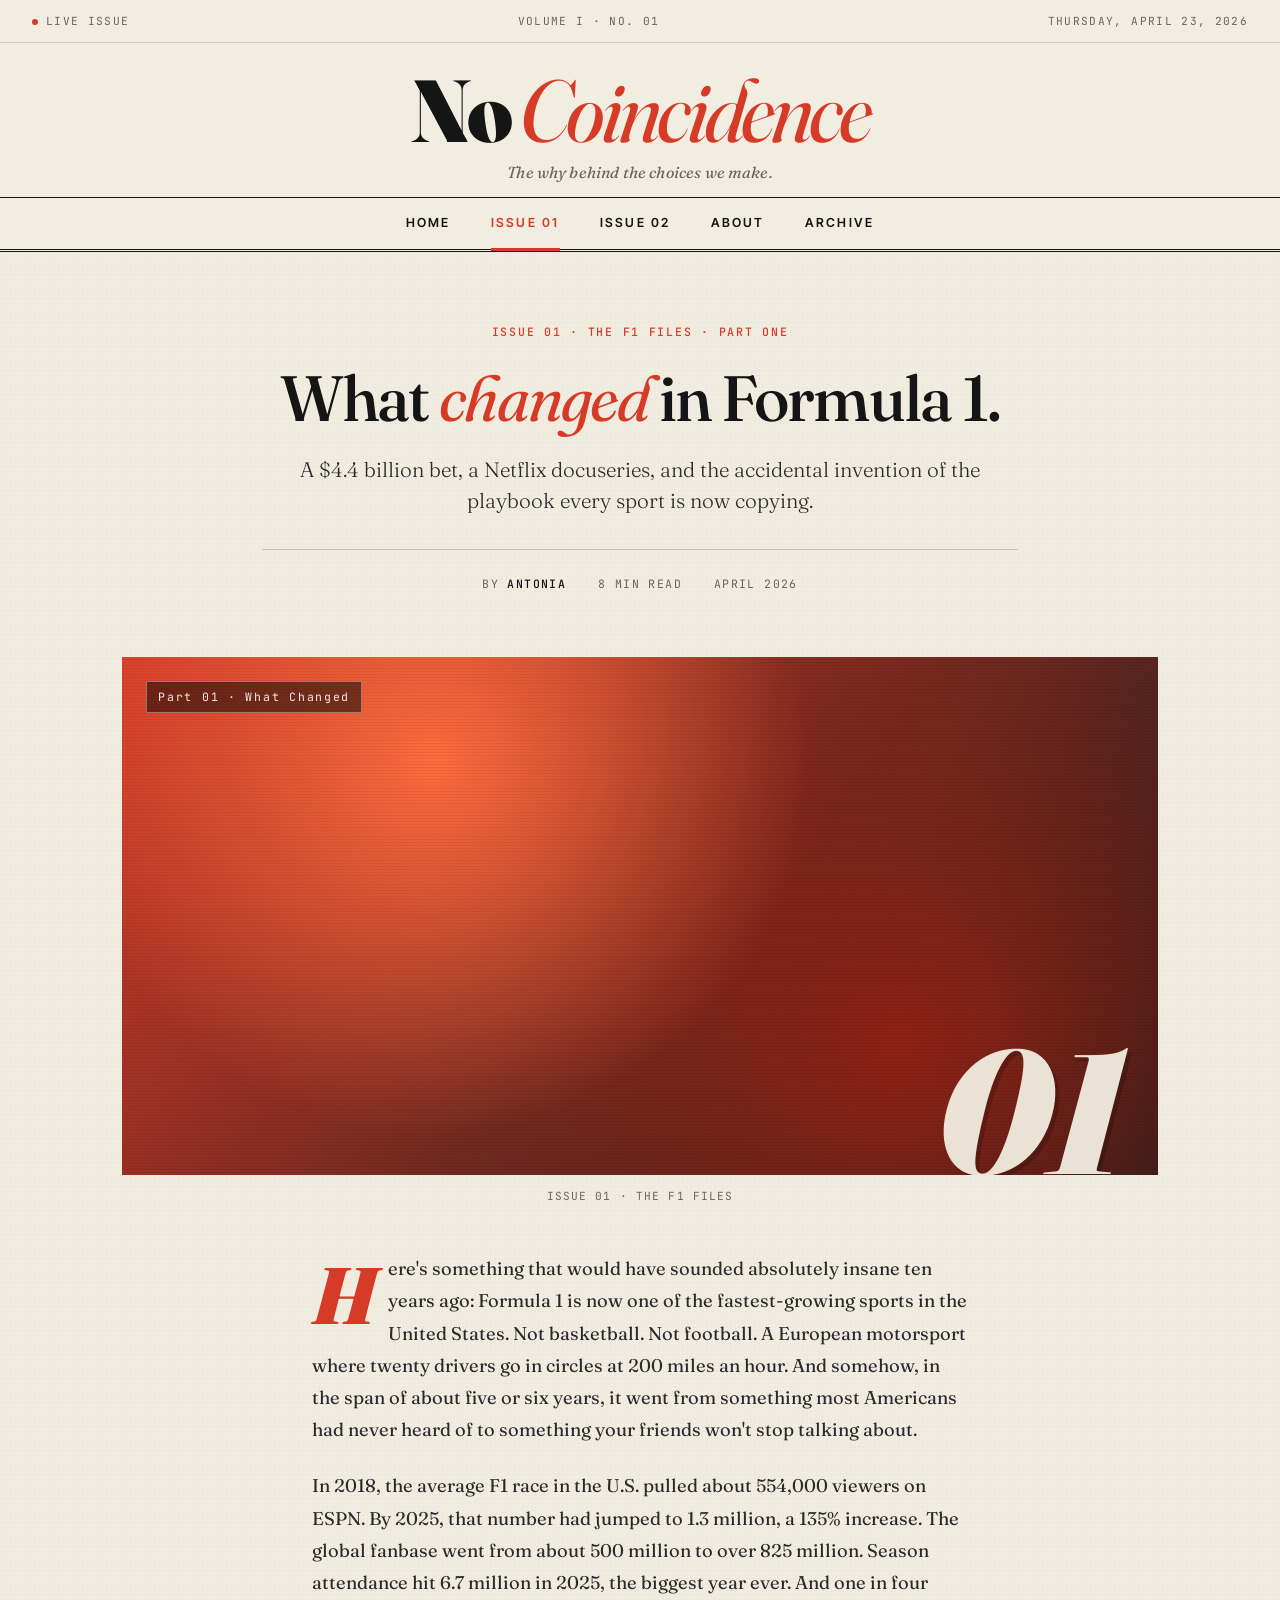
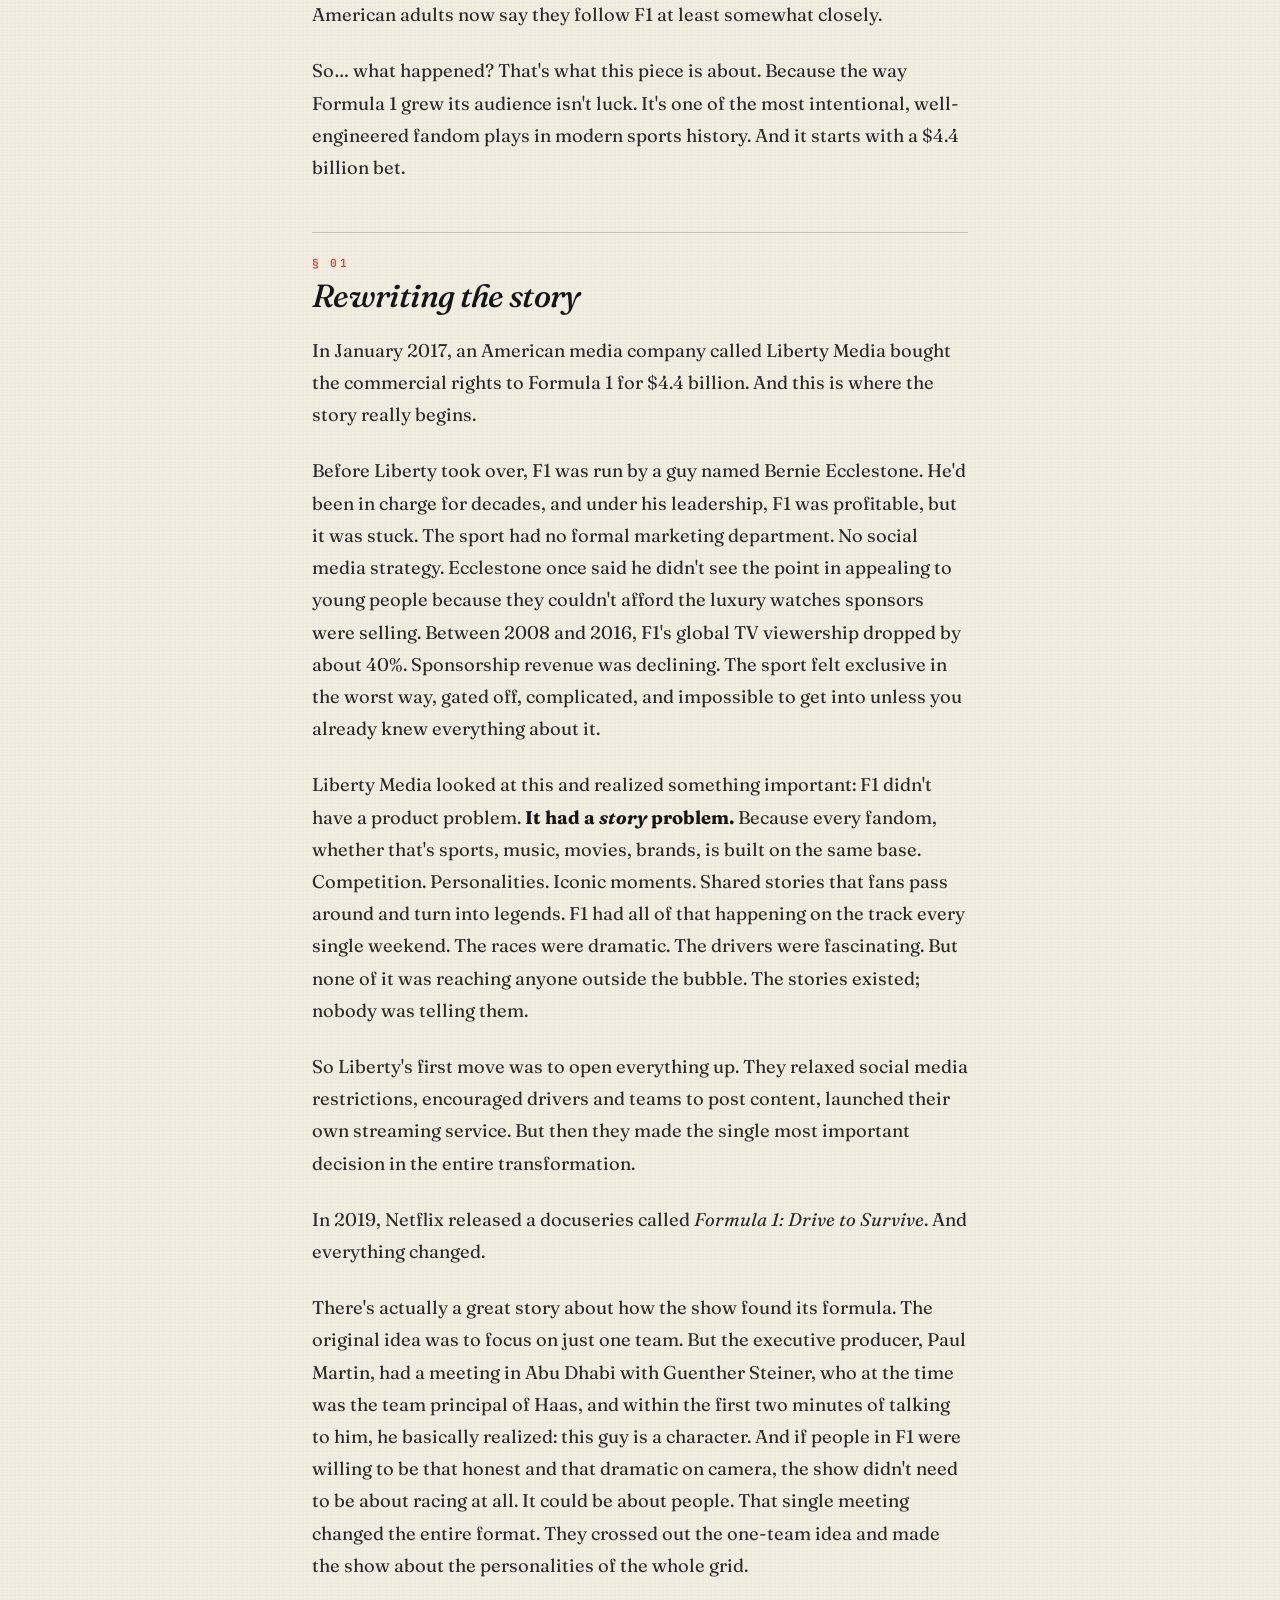
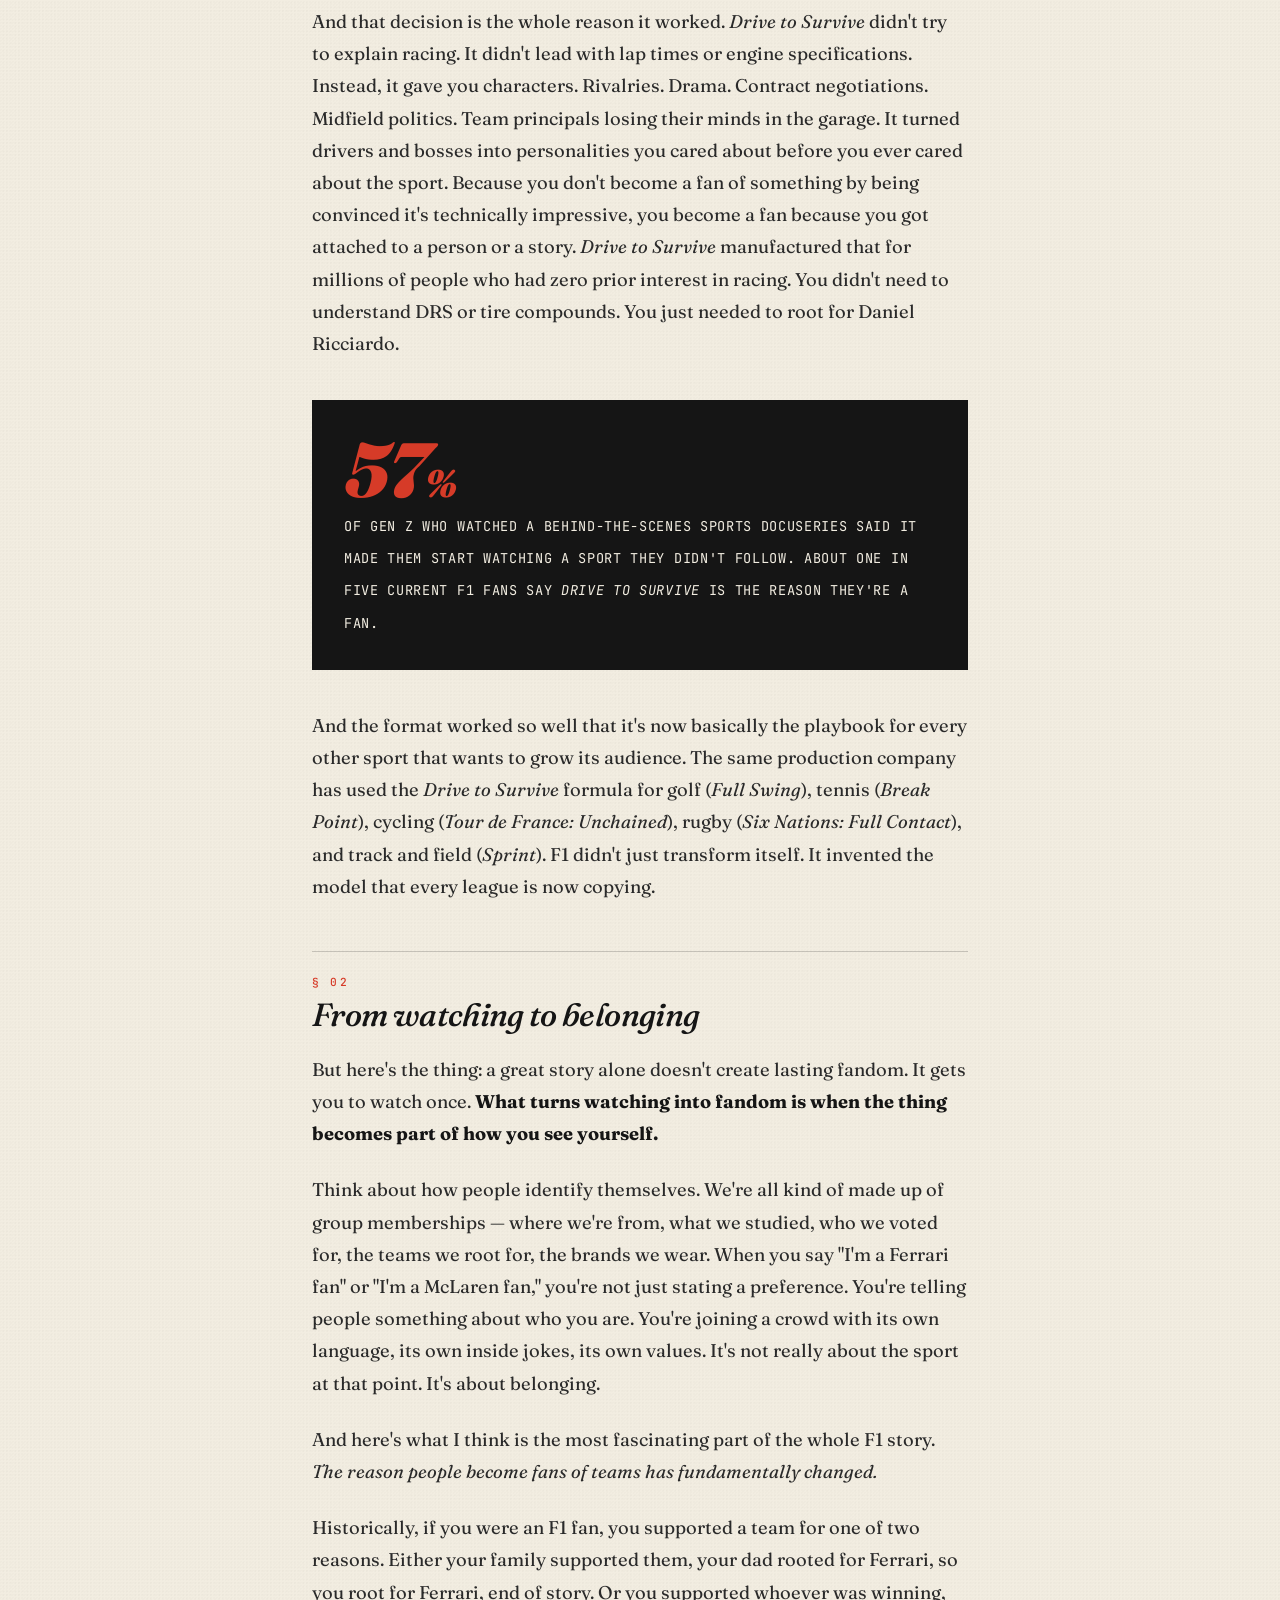
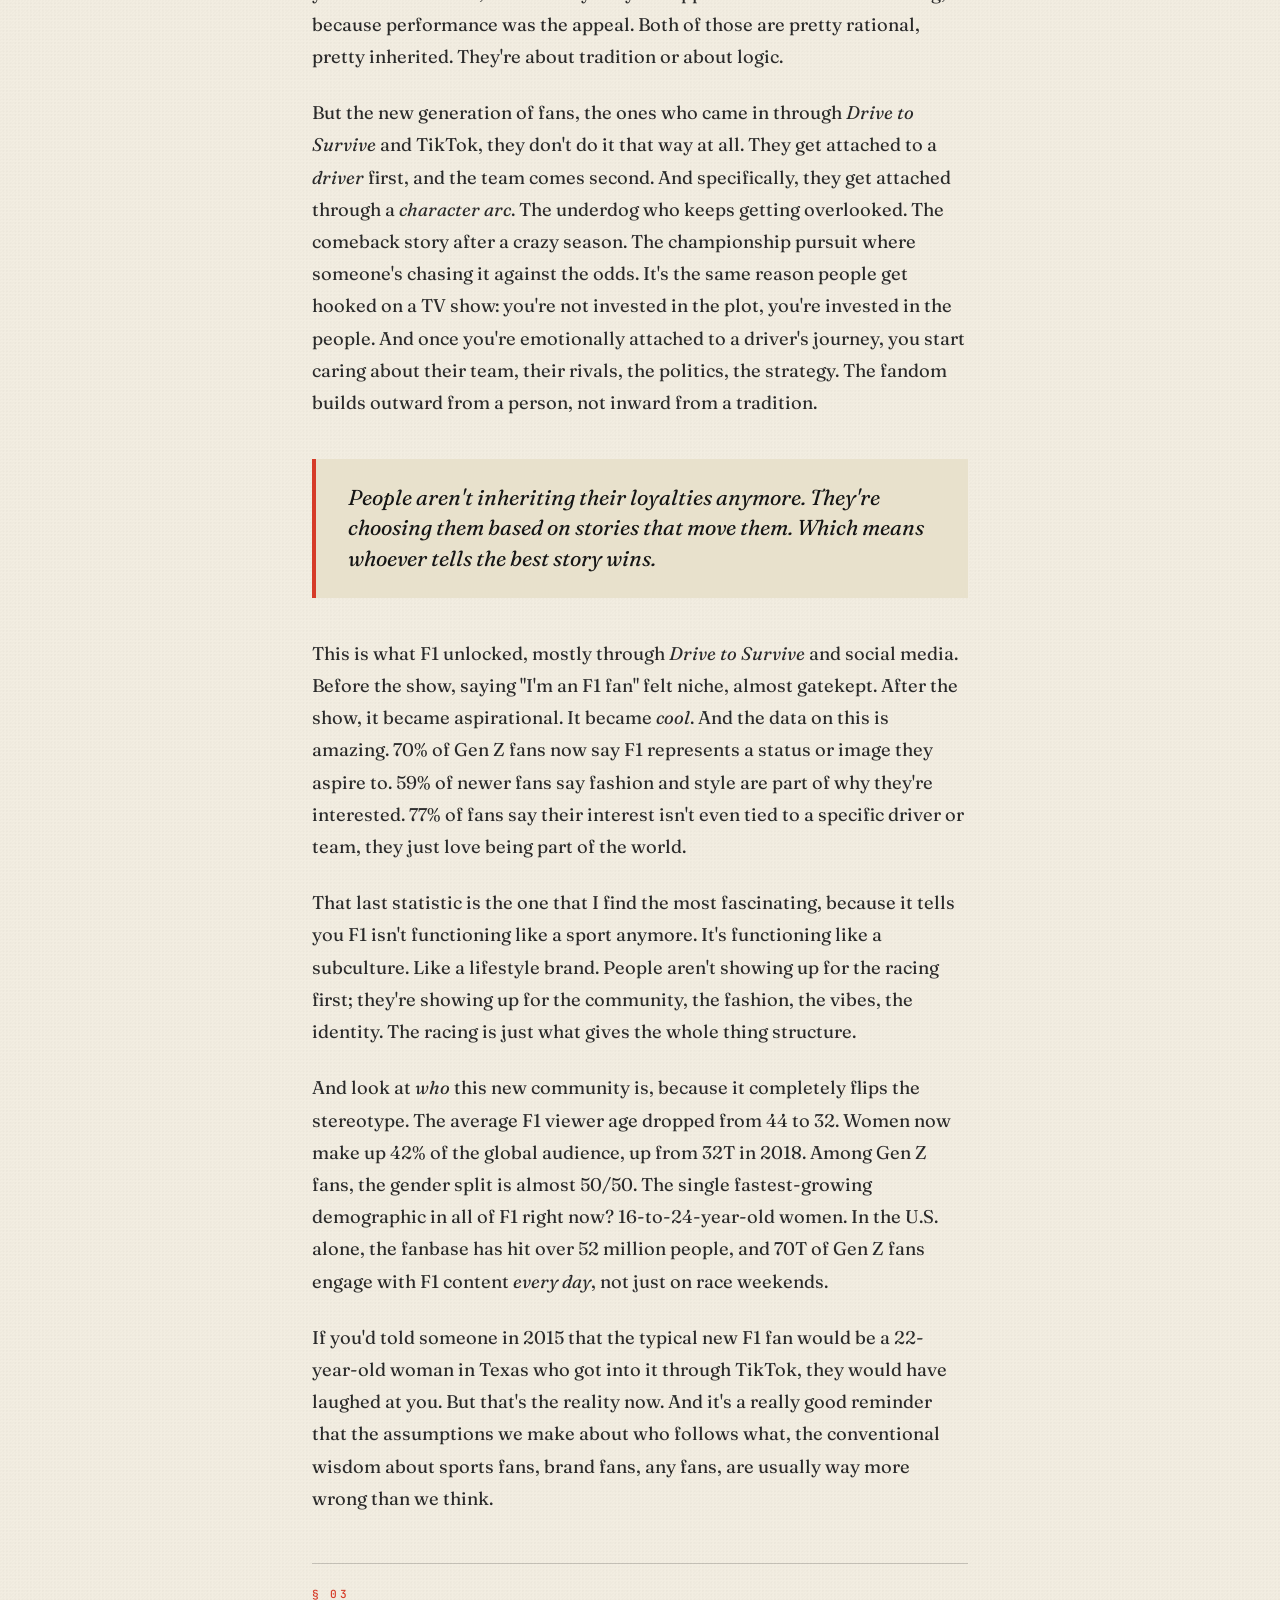
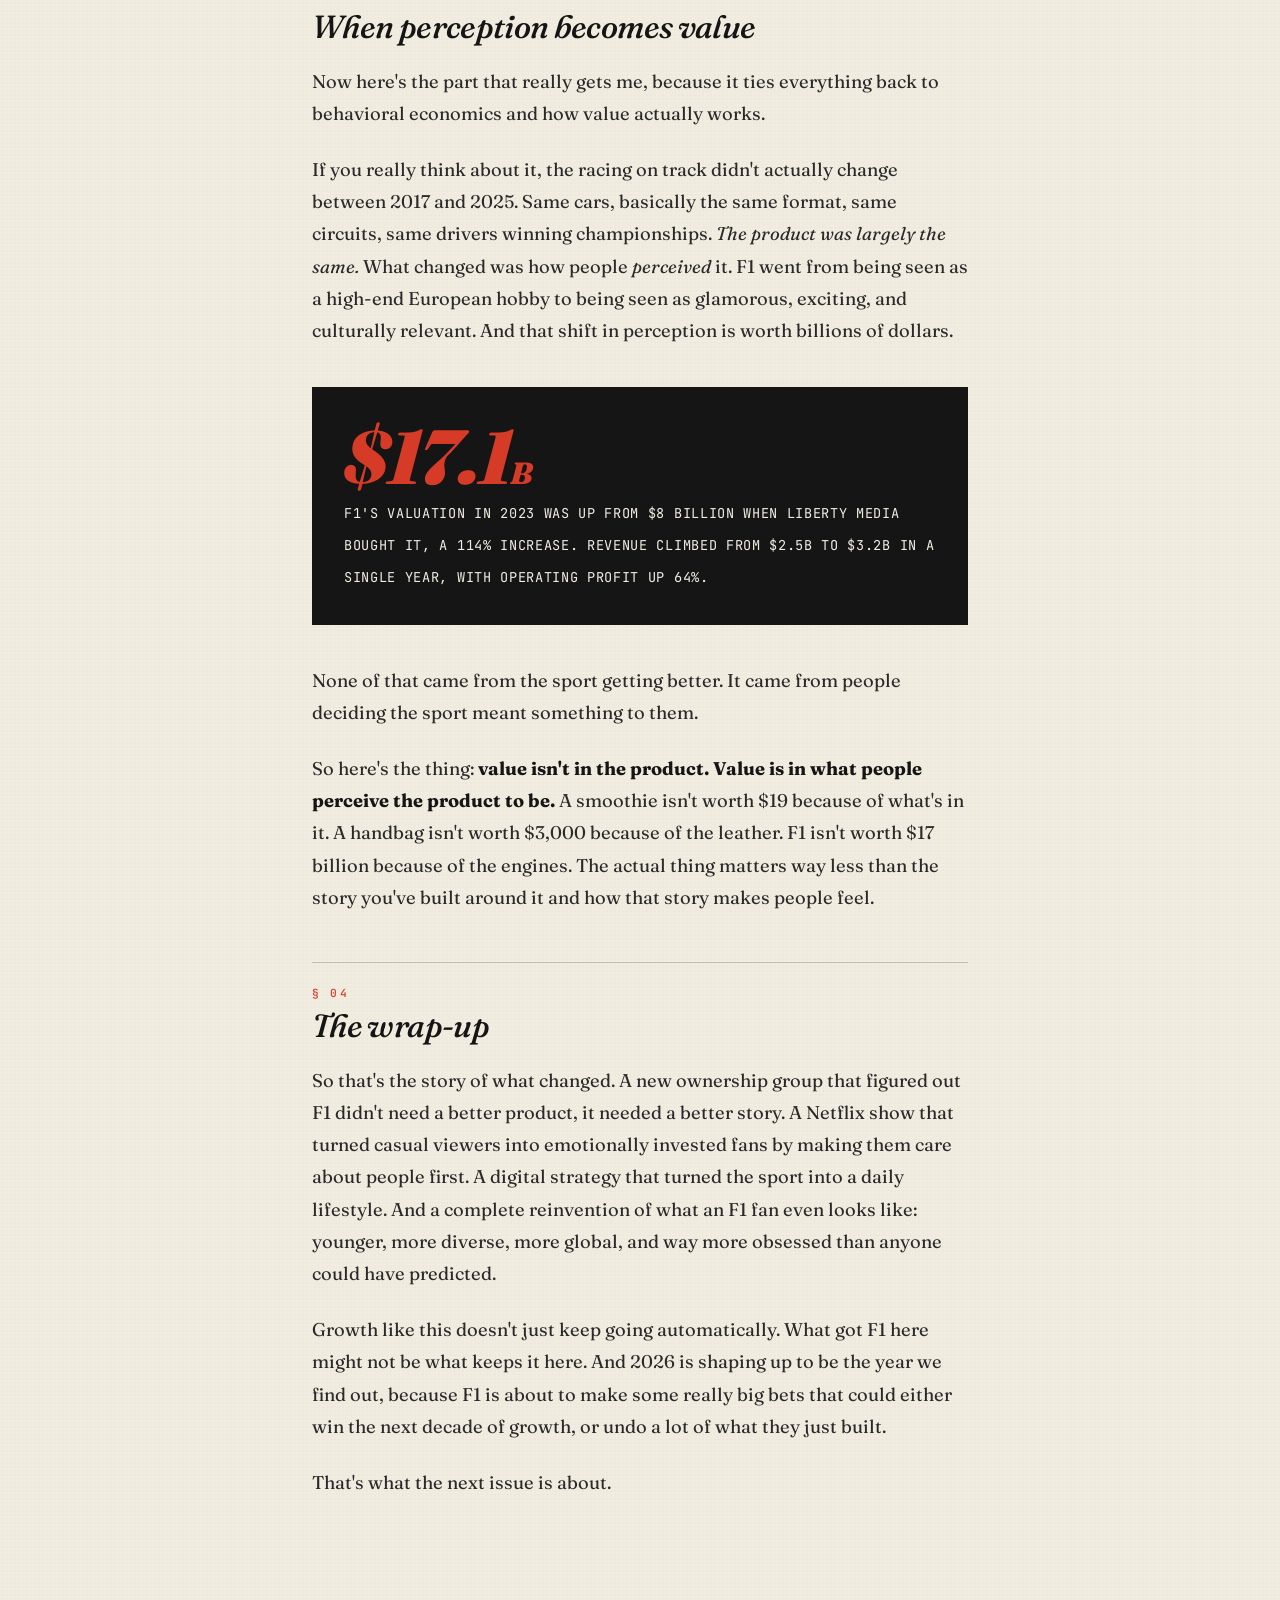
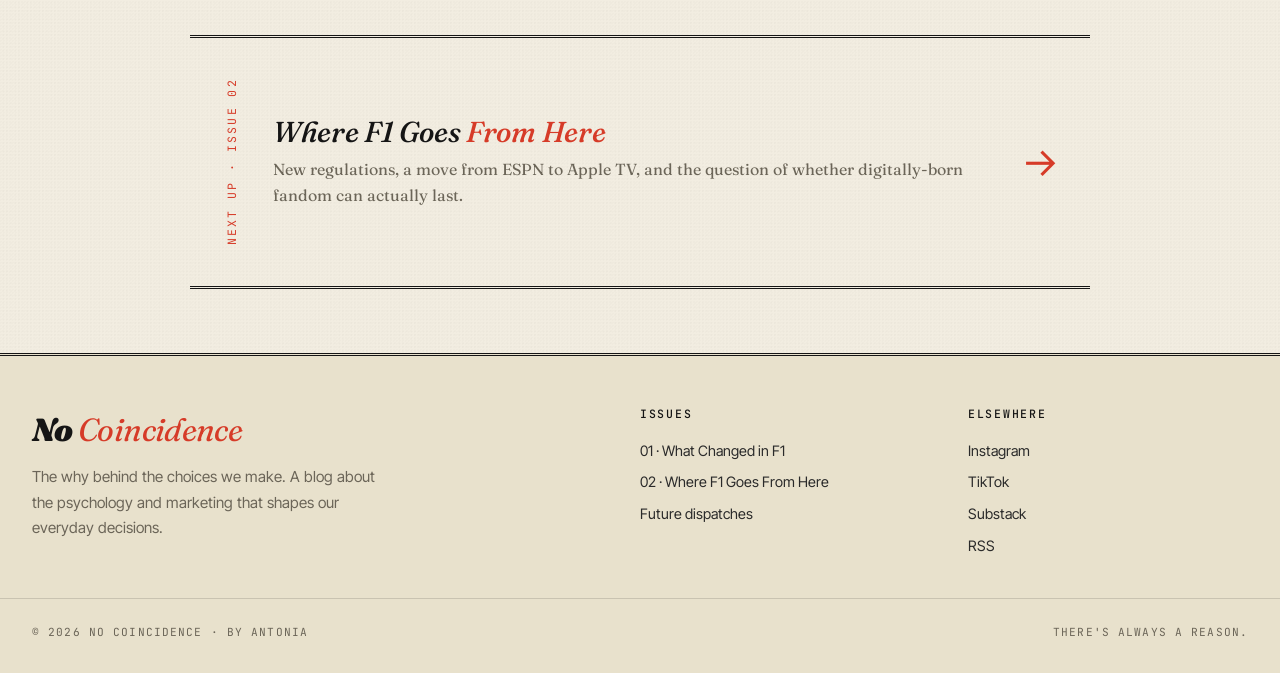
==== commit 51557275: "Update episode-1.html" ====
--- a/episode-1.html
+++ b/episode-1.html
@@ -66,19 +66,19 @@
       one of the fastest-growing sports in the United States. Not basketball. Not football. A
       European motorsport where twenty drivers go in circles at 200 miles an hour. And somehow,
       in the span of about five or six years, it went from something most Americans had never heard
-      of — to something your friends won't stop talking about.
+      of to something your friends won't stop talking about.
     </p>
 
     <p>
       In 2018, the average F1 race in the U.S. pulled about 554,000 viewers on ESPN. By 2025, that
-      number had jumped to 1.3 million — a 135 percent increase. The global fanbase went from about
-      500 million to over 825 million. Season attendance hit 6.7 million in 2025 — the biggest year
+      number had jumped to 1.3 million, a 135% increase. The global fanbase went from about
+      500 million to over 825 million. Season attendance hit 6.7 million in 2025, the biggest year
       ever. And one in four American adults now say they follow F1 at least somewhat closely.
     </p>
 
     <p>
       So… what happened? That's what this piece is about. Because the way Formula 1 grew its audience
-      isn't a fluke. It's one of the most deliberate, well-engineered fandom plays in modern sports
+      isn't luck. It's one of the most intentional, well-engineered fandom plays in modern sports
       history. And it starts with a $4.4 billion bet.
     </p>
 
@@ -91,18 +91,18 @@
 
     <p>
       Before Liberty took over, F1 was run by a guy named Bernie Ecclestone. He'd been in charge
-      for decades, and under his leadership, F1 was profitable — but it was stuck. The sport had
+      for decades, and under his leadership, F1 was profitable, but it was stuck. The sport had
       no formal marketing department. No social media strategy. Ecclestone once said he didn't see
       the point in appealing to young people because they couldn't afford the luxury watches sponsors
-      were selling. Between 2008 and 2016, F1's global TV viewership dropped by about 40 percent.
-      Sponsorship revenue was declining. The sport felt exclusive in the worst way — gated off,
+      were selling. Between 2008 and 2016, F1's global TV viewership dropped by about 40%.
+      Sponsorship revenue was declining. The sport felt exclusive in the worst way, gated off,
       complicated, and impossible to get into unless you already knew everything about it.
     </p>
 
     <p>
       Liberty Media looked at this and realized something important: F1 didn't have a product problem.
-      <strong>It had a <em>story</em> problem.</strong> Because every fandom — sports, music, movies,
-      brands — is built on the same raw material. Competition. Personalities. Iconic moments. Shared
+      <strong>It had a <em>story</em> problem.</strong> Because every fandom, whether that's sports, music, movies,
+      brands, is built on the same base. Competition. Personalities. Iconic moments. Shared
       stories that fans pass around and turn into legends. F1 had all of that happening on the track
       every single weekend. The races were dramatic. The drivers were fascinating. But none of it was
       reaching anyone outside the bubble. The stories existed; nobody was telling them.
@@ -120,23 +120,23 @@
     </p>
 
     <p>
-      There's actually a great little story about how the show found its formula. The original idea
+      There's actually a great story about how the show found its formula. The original idea
       was to focus on just one team. But the executive producer, Paul Martin, had a meeting in Abu
-      Dhabi with Guenther Steiner — who at the time was the team principal of Haas — and within the
+      Dhabi with Guenther Steiner, who at the time was the team principal of Haas, and within the
       first two minutes of talking to him, he basically realized: this guy is a character. And if
       people in F1 were willing to be that honest and that dramatic on camera, the show didn't need
       to be about racing at all. It could be about people. That single meeting changed the entire
-      format. They scrapped the one-team idea and made the show about the personalities of the
+      format. They crossed out the one-team idea and made the show about the personalities of the
       whole grid.
     </p>
 
     <p>
       And that decision is the whole reason it worked. <em>Drive to Survive</em> didn't try to
-      explain racing. It didn't lead with lap times or engine specs. Instead, it gave you characters.
+      explain racing. It didn't lead with lap times or engine specifications. Instead, it gave you characters.
       Rivalries. Drama. Contract negotiations. Midfield politics. Team principals losing their
       minds in the garage. It turned drivers and bosses into personalities you cared about before
       you ever cared about the sport. Because you don't become a fan of something by being convinced
-      it's technically impressive — you become a fan because you got attached to a person or a story.
+      it's technically impressive, you become a fan because you got attached to a person or a story.
       <em>Drive to Survive</em> manufactured that for millions of people who had zero prior interest
       in racing. You didn't need to understand DRS or tire compounds. You just needed to root for
       Daniel Ricciardo.
@@ -156,14 +156,14 @@
       wants to grow its audience. The same production company has used the <em>Drive to Survive</em>
       formula for golf (<em>Full Swing</em>), tennis (<em>Break Point</em>), cycling
       (<em>Tour de France: Unchained</em>), rugby (<em>Six Nations: Full Contact</em>), and track
-      and field (<em>Sprint</em>). F1 didn't just transform itself. It accidentally invented the
+      and field (<em>Sprint</em>). F1 didn't just transform itself. It invented the
       model that every league is now copying.
     </p>
 
     <h2><span class="section-num">§ 02</span>From watching to belonging</h2>
 
     <p>
-      But here's the thing — a great story alone doesn't create lasting fandom. It gets you to watch
+      But here's the thing: a great story alone doesn't create lasting fandom. It gets you to watch
       once. <strong>What turns watching into fandom is when the thing becomes part of how you see
       yourself.</strong>
     </p>
@@ -172,7 +172,7 @@
       Think about how people identify themselves. We're all kind of made up of group memberships —
       where we're from, what we studied, who we voted for, the teams we root for, the brands we
       wear. When you say "I'm a Ferrari fan" or "I'm a McLaren fan," you're not just stating a
-      preference. You're telling people something about who you are. You're joining a tribe with
+      preference. You're telling people something about who you are. You're joining a crowd with
       its own language, its own inside jokes, its own values. It's not really about the sport at
       that point. It's about belonging.
     </p>
@@ -184,19 +184,19 @@
 
     <p>
       Historically, if you were an F1 fan, you supported a team for one of two reasons. Either your
-      family supported them — your dad rooted for Ferrari, so you root for Ferrari, end of story.
+      family supported them, your dad rooted for Ferrari, so you root for Ferrari, end of story.
       Or you supported whoever was winning, because performance was the appeal. Both of those are
       pretty rational, pretty inherited. They're about tradition or about logic.
     </p>
 
     <p>
-      But the new generation of fans — the ones who came in through <em>Drive to Survive</em> and
-      TikTok — they don't do it that way at all. They get attached to a <em>driver</em> first, and
+      But the new generation of fans, the ones who came in through <em>Drive to Survive</em> and
+      TikTok, they don't do it that way at all. They get attached to a <em>driver</em> first, and
       the team comes second. And specifically, they get attached through a <em>character arc</em>.
-      The underdog who keeps getting overlooked. The comeback story after a brutal season. The
-      championship pursuit where someone's chasing greatness against the odds. It's the same reason
-      people get hooked on a TV show — you're not invested in the plot, you're invested in the
-      people. And once you're emotionally locked into a driver's journey, you start caring about
+      The underdog who keeps getting overlooked. The comeback story after a crazy season. The
+      championship pursuit where someone's chasing it against the odds. It's the same reason
+      people get hooked on a TV show: you're not invested in the plot, you're invested in the
+      people. And once you're emotionally attached to a driver's journey, you start caring about
       their team, their rivals, the politics, the strategy. The fandom builds outward from a person,
       not inward from a tradition.
     </p>
@@ -209,33 +209,33 @@
     <p>
       This is what F1 unlocked, mostly through <em>Drive to Survive</em> and social media. Before
       the show, saying "I'm an F1 fan" felt niche, almost gatekept. After the show, it became
-      aspirational. It became <em>cool</em>. And the data on this is wild. 70 percent of Gen Z fans
-      now say F1 represents a status or image they aspire to. 59 percent of newer fans say fashion
-      and style are part of why they're interested. 77 percent of fans say their interest isn't
-      even tied to a specific driver or team — they just love being part of the world.
-    </p>
-
-    <p>
-      That last stat is the one that blows my mind, because it tells you F1 isn't functioning like
+      aspirational. It became <em>cool</em>. And the data on this is amazing. 70% of Gen Z fans
+      now say F1 represents a status or image they aspire to. 59% of newer fans say fashion
+      and style are part of why they're interested. 77% of fans say their interest isn't
+      even tied to a specific driver or team, they just love being part of the world.
+    </p>
+
+    <p>
+      That last statistic is the one that I find the most fascinating, because it tells you F1 isn't functioning like
       a sport anymore. It's functioning like a subculture. Like a lifestyle brand. People aren't
-      showing up for the racing first — they're showing up for the community, the fashion, the
+      showing up for the racing first; they're showing up for the community, the fashion, the
       vibes, the identity. The racing is just what gives the whole thing structure.
     </p>
 
     <p>
       And look at <em>who</em> this new community is, because it completely flips the stereotype.
-      The average F1 viewer age dropped from 44 to 32. Women now make up 42 percent of the global
-      audience — up from 32 percent in 2018. Among Gen Z fans, the gender split is almost 50/50.
+      The average F1 viewer age dropped from 44 to 32. Women now make up 42% of the global
+      audience, up from 32T in 2018. Among Gen Z fans, the gender split is almost 50/50.
       The single fastest-growing demographic in all of F1 right now? 16-to-24-year-old women. In
-      the U.S. alone, the fanbase has hit over 52 million people, and 70 percent of Gen Z fans
-      engage with F1 content <em>every day</em> — not just on race weekends.
+      the U.S. alone, the fanbase has hit over 52 million people, and 70T of Gen Z fans
+      engage with F1 content <em>every day</em>, not just on race weekends.
     </p>
 
     <p>
       If you'd told someone in 2015 that the typical new F1 fan would be a 22-year-old woman in
       Texas who got into it through TikTok, they would have laughed at you. But that's the reality
-      now. And it's a really good reminder that the assumptions we make about who follows what —
-      the conventional wisdom about sports fans, brand fans, any fans — are usually way more wrong
+      now. And it's a really good reminder that the assumptions we make about who follows what,
+      the conventional wisdom about sports fans, brand fans, any fans, are usually way more wrong
       than we think.
     </p>
 
@@ -247,10 +247,10 @@
     </p>
 
     <p>
-      If you really think about it, the racing on track didn't fundamentally change between 2017
+      If you really think about it, the racing on track didn't actually change between 2017
       and 2025. Same cars, basically the same format, same circuits, same drivers winning
       championships. <em>The product was largely the same.</em> What changed was how people
-      <em>perceived</em> it. F1 went from being seen as a stuffy European hobby to being seen as
+      <em>perceived</em> it. F1 went from being seen as a high-end European hobby to being seen as
       glamorous, exciting, and culturally relevant. And that shift in perception is worth billions
       of dollars.
     </p>
@@ -258,7 +258,7 @@
     <div class="stat-callout">
       <span class="stat-number">$17.1<span style="font-size: 0.4em;">B</span></span>
       <span class="stat-label">
-        F1's valuation in 2023, up from $8 billion when Liberty Media bought it — a 114% increase.
+        F1's valuation in 2023 was up from $8 billion when Liberty Media bought it, a 114% increase.
         Revenue climbed from $2.5B to $3.2B in a single year, with operating profit up 64%.
       </span>
     </div>
@@ -269,7 +269,7 @@
     </p>
 
     <p>
-      And this is the thing I keep coming back to — <strong>value isn't in the product. Value is
+      So here's the thing: <strong>value isn't in the product. Value is
       in what people perceive the product to be.</strong> A smoothie isn't worth $19 because of
       what's in it. A handbag isn't worth $3,000 because of the leather. F1 isn't worth $17 billion
       because of the engines. The actual thing matters way less than the story you've built around
@@ -283,15 +283,15 @@
       better product, it needed a better story. A Netflix show that turned casual viewers into
       emotionally invested fans by making them care about people first. A digital strategy that
       turned the sport into a daily lifestyle. And a complete reinvention of what an F1 fan even
-      looks like — younger, more diverse, more global, and way more obsessed than anyone could
+      looks like: younger, more diverse, more global, and way more obsessed than anyone could
       have predicted.
     </p>
 
     <p>
-      But here's the thing. Growth like this doesn't just keep going automatically. What got F1
+      Growth like this doesn't just keep going automatically. What got F1
       here might not be what keeps it here. And 2026 is shaping up to be the year we find out,
-      because F1 is about to make some really big bets that could either lock in the next decade
-      of growth — or undo a lot of what they just built.
+      because F1 is about to make some really big bets that could either win the next decade
+      of growth, or undo a lot of what they just built.
     </p>
 
     <p>
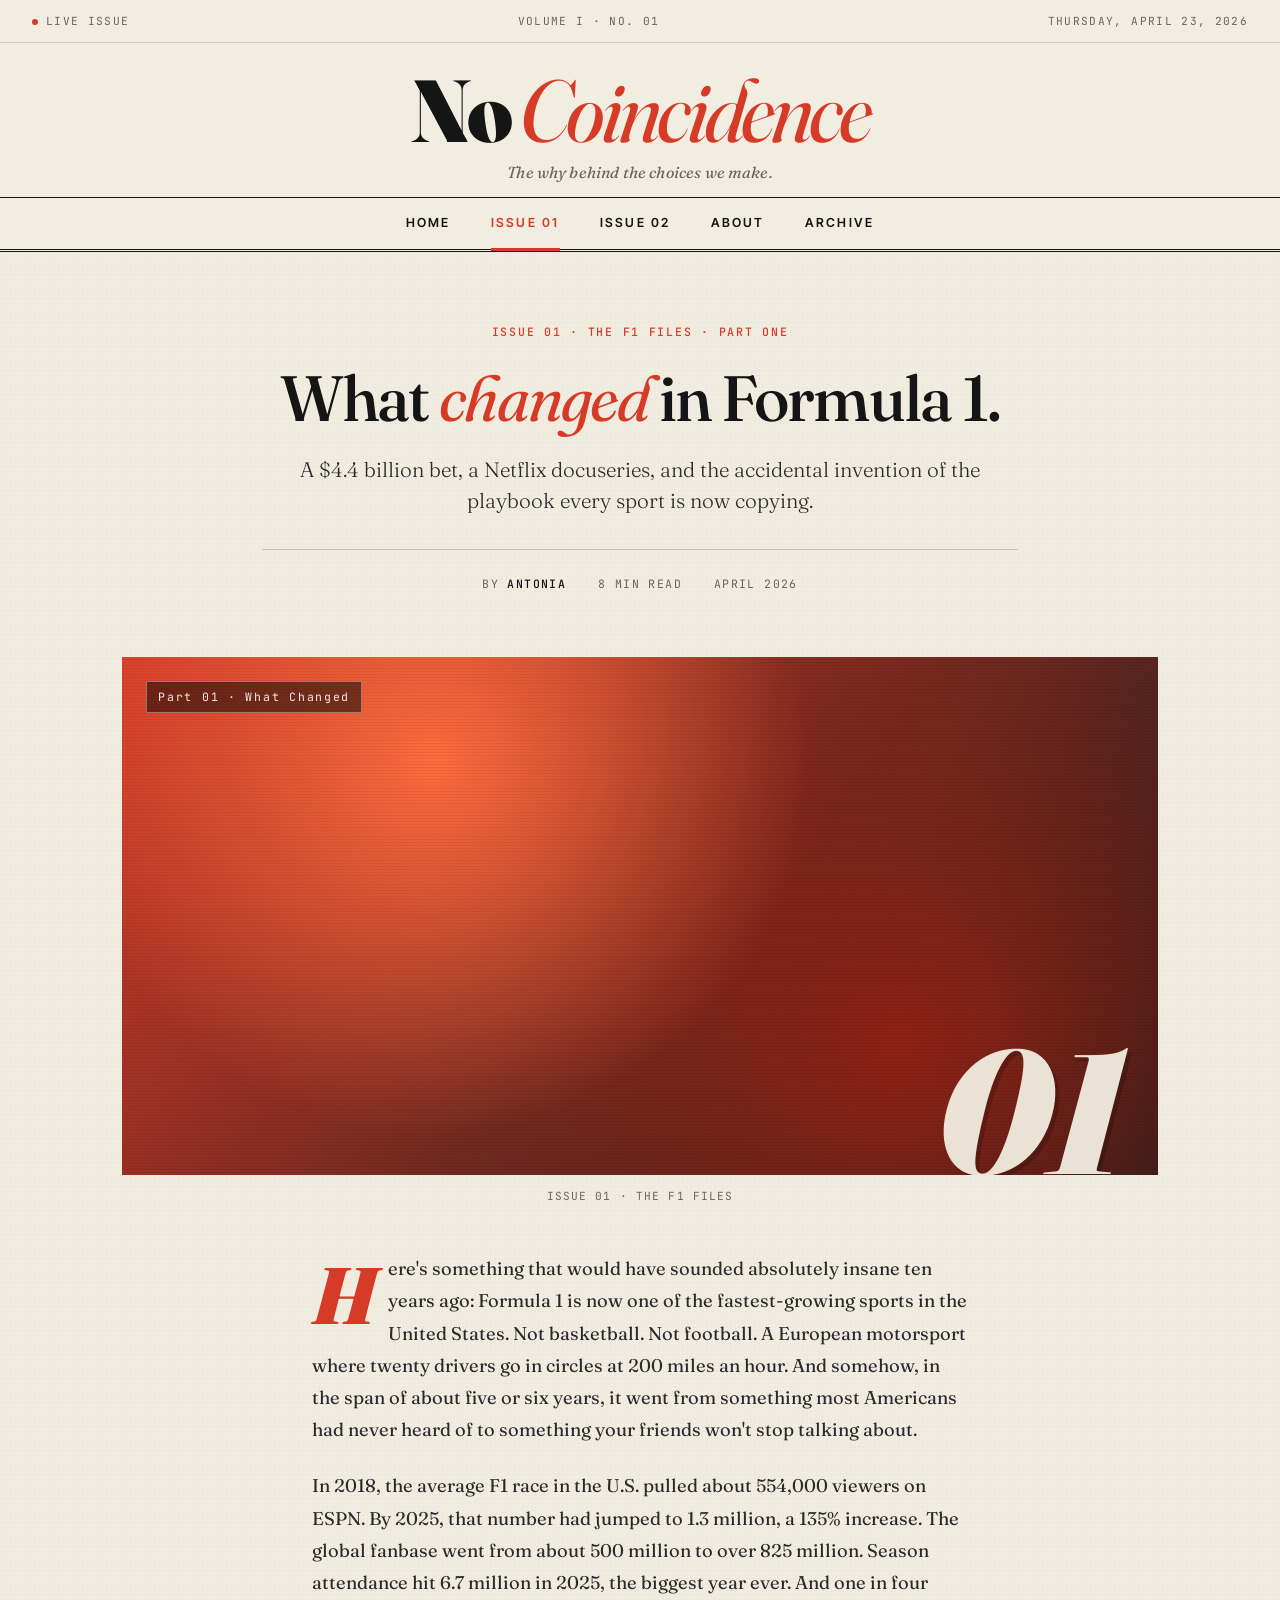
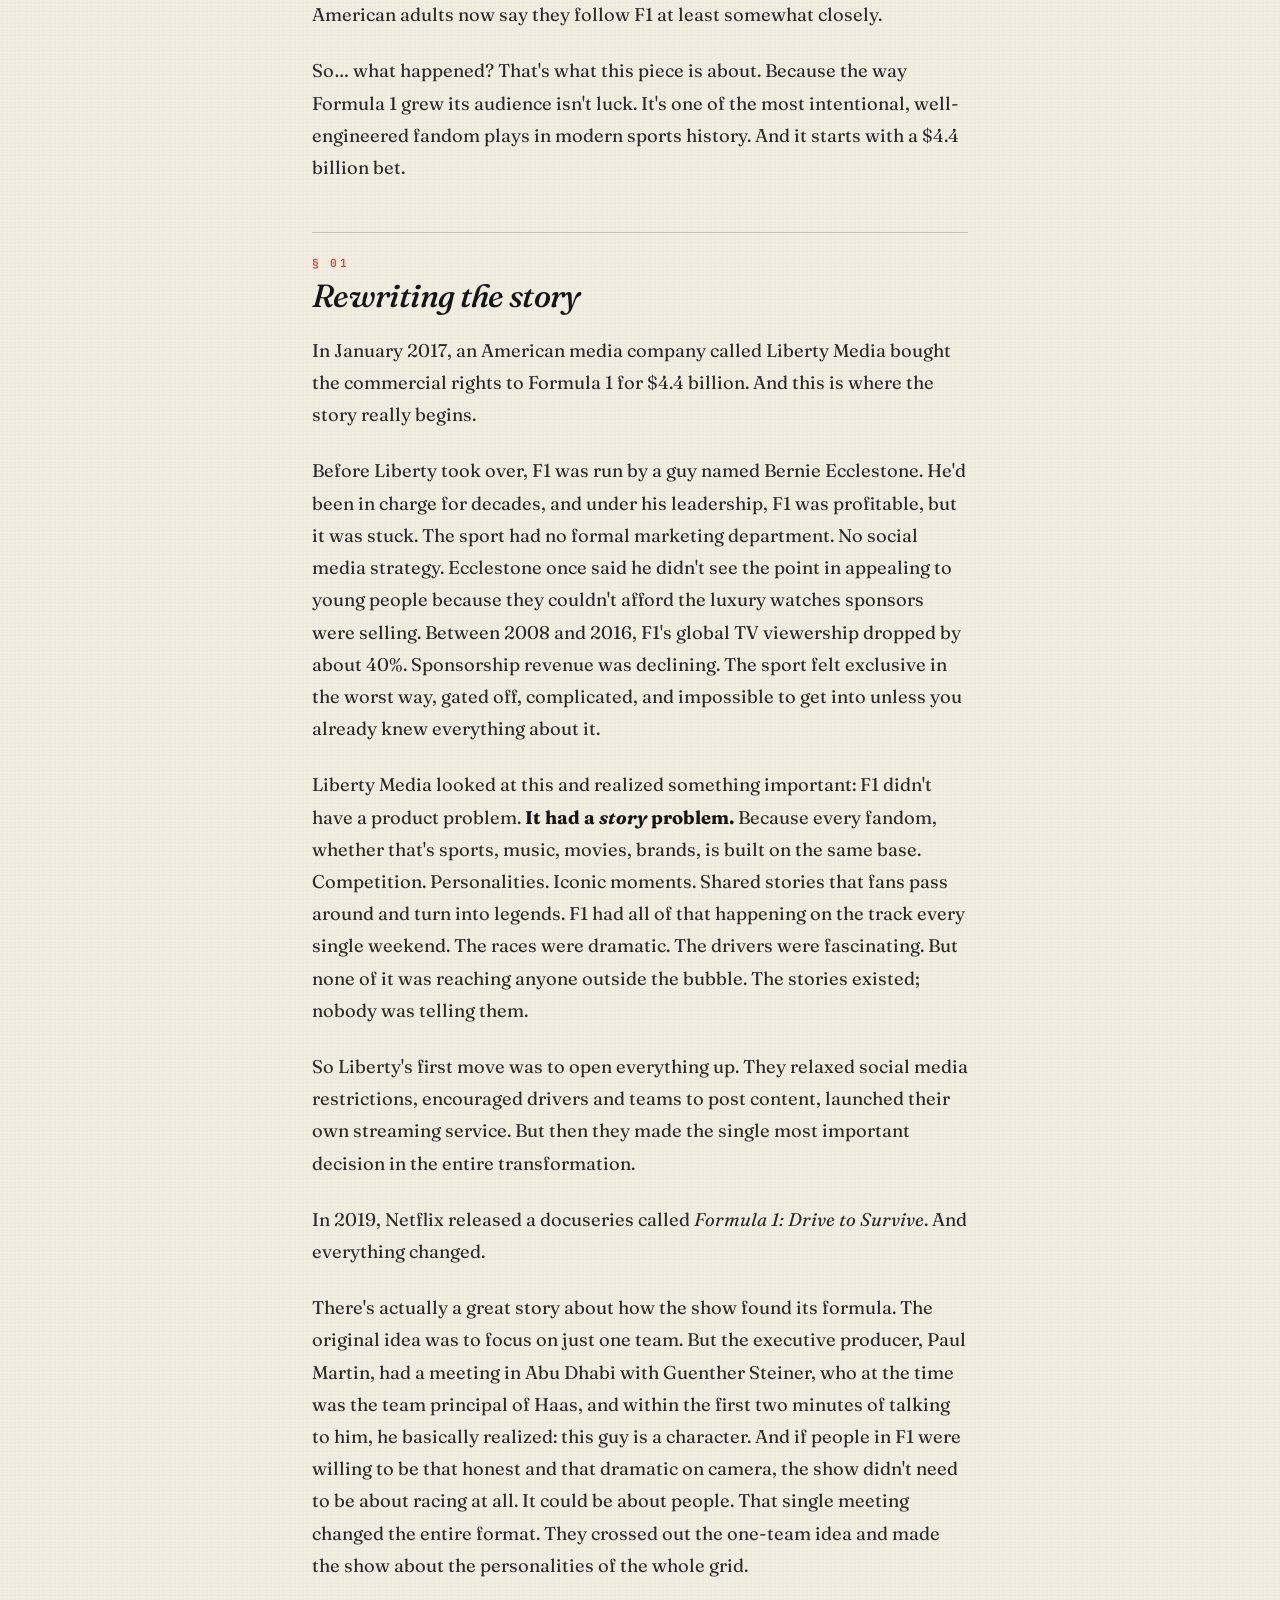
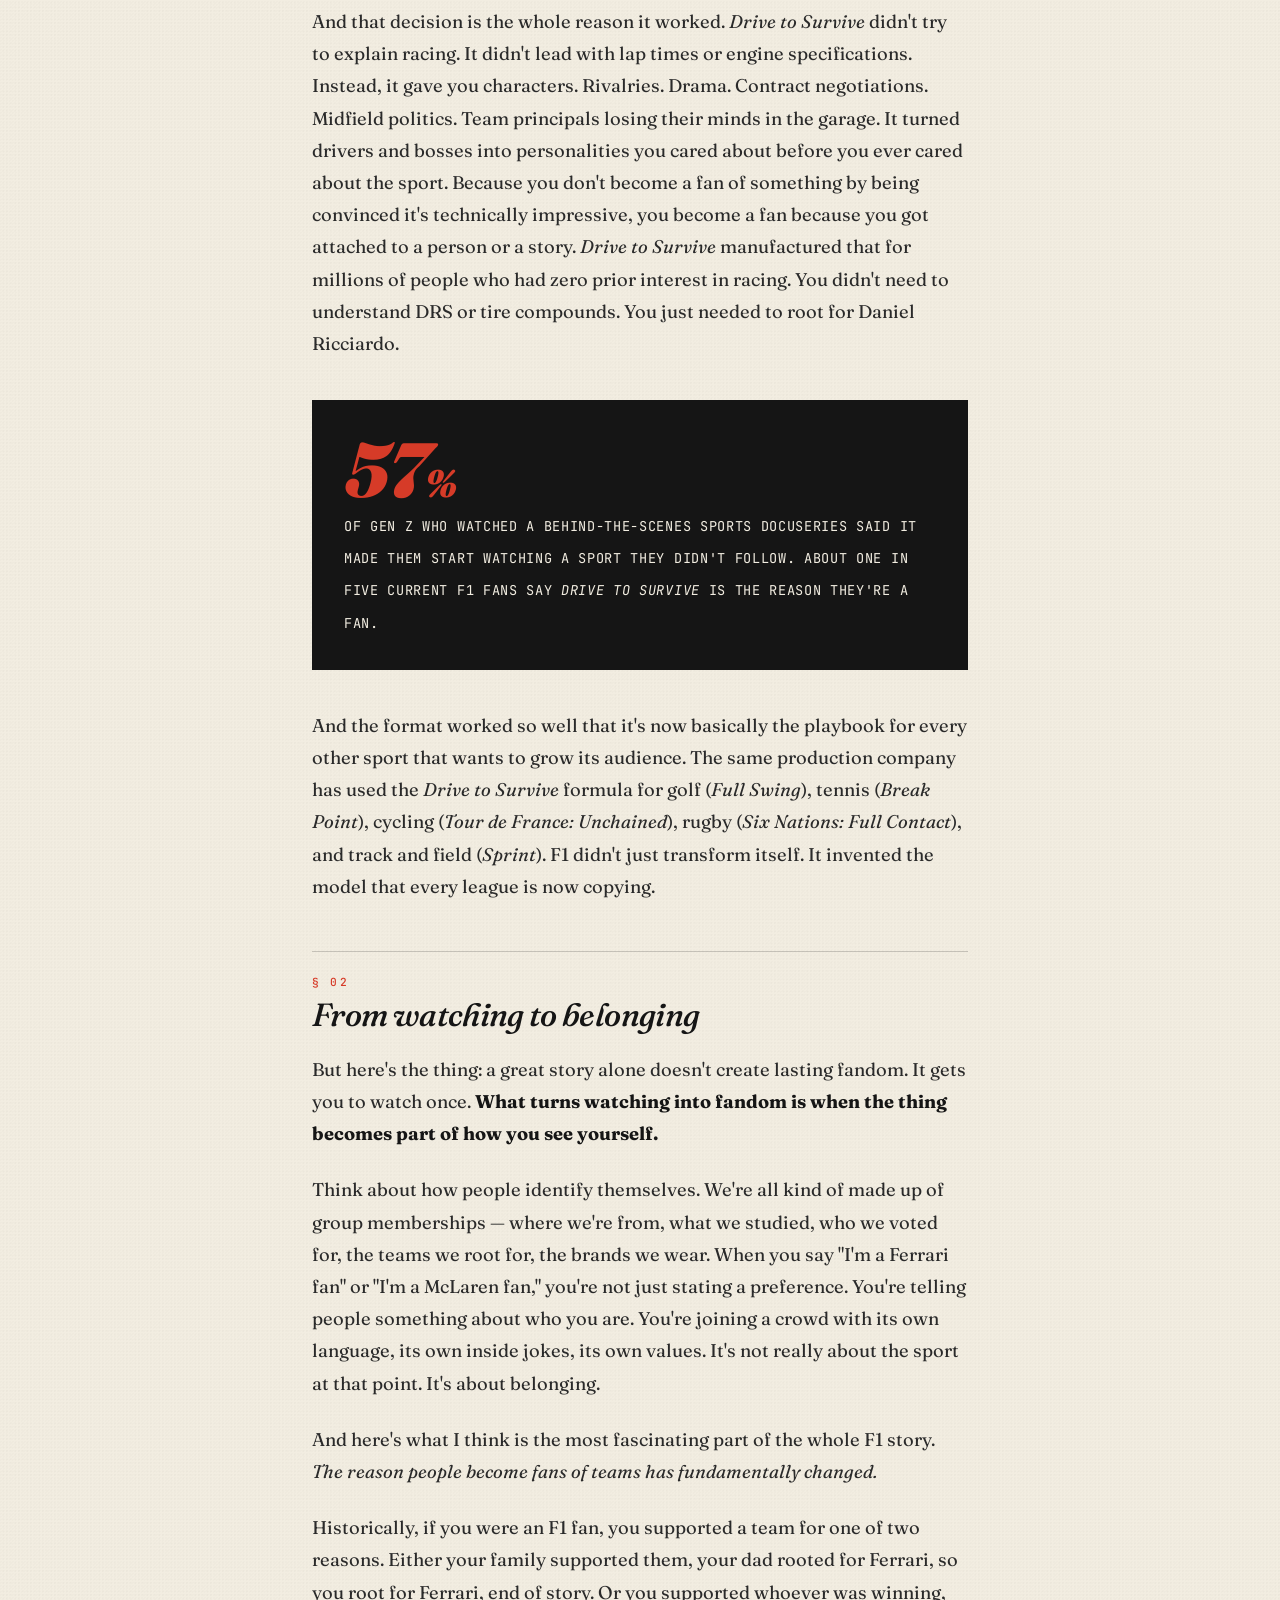
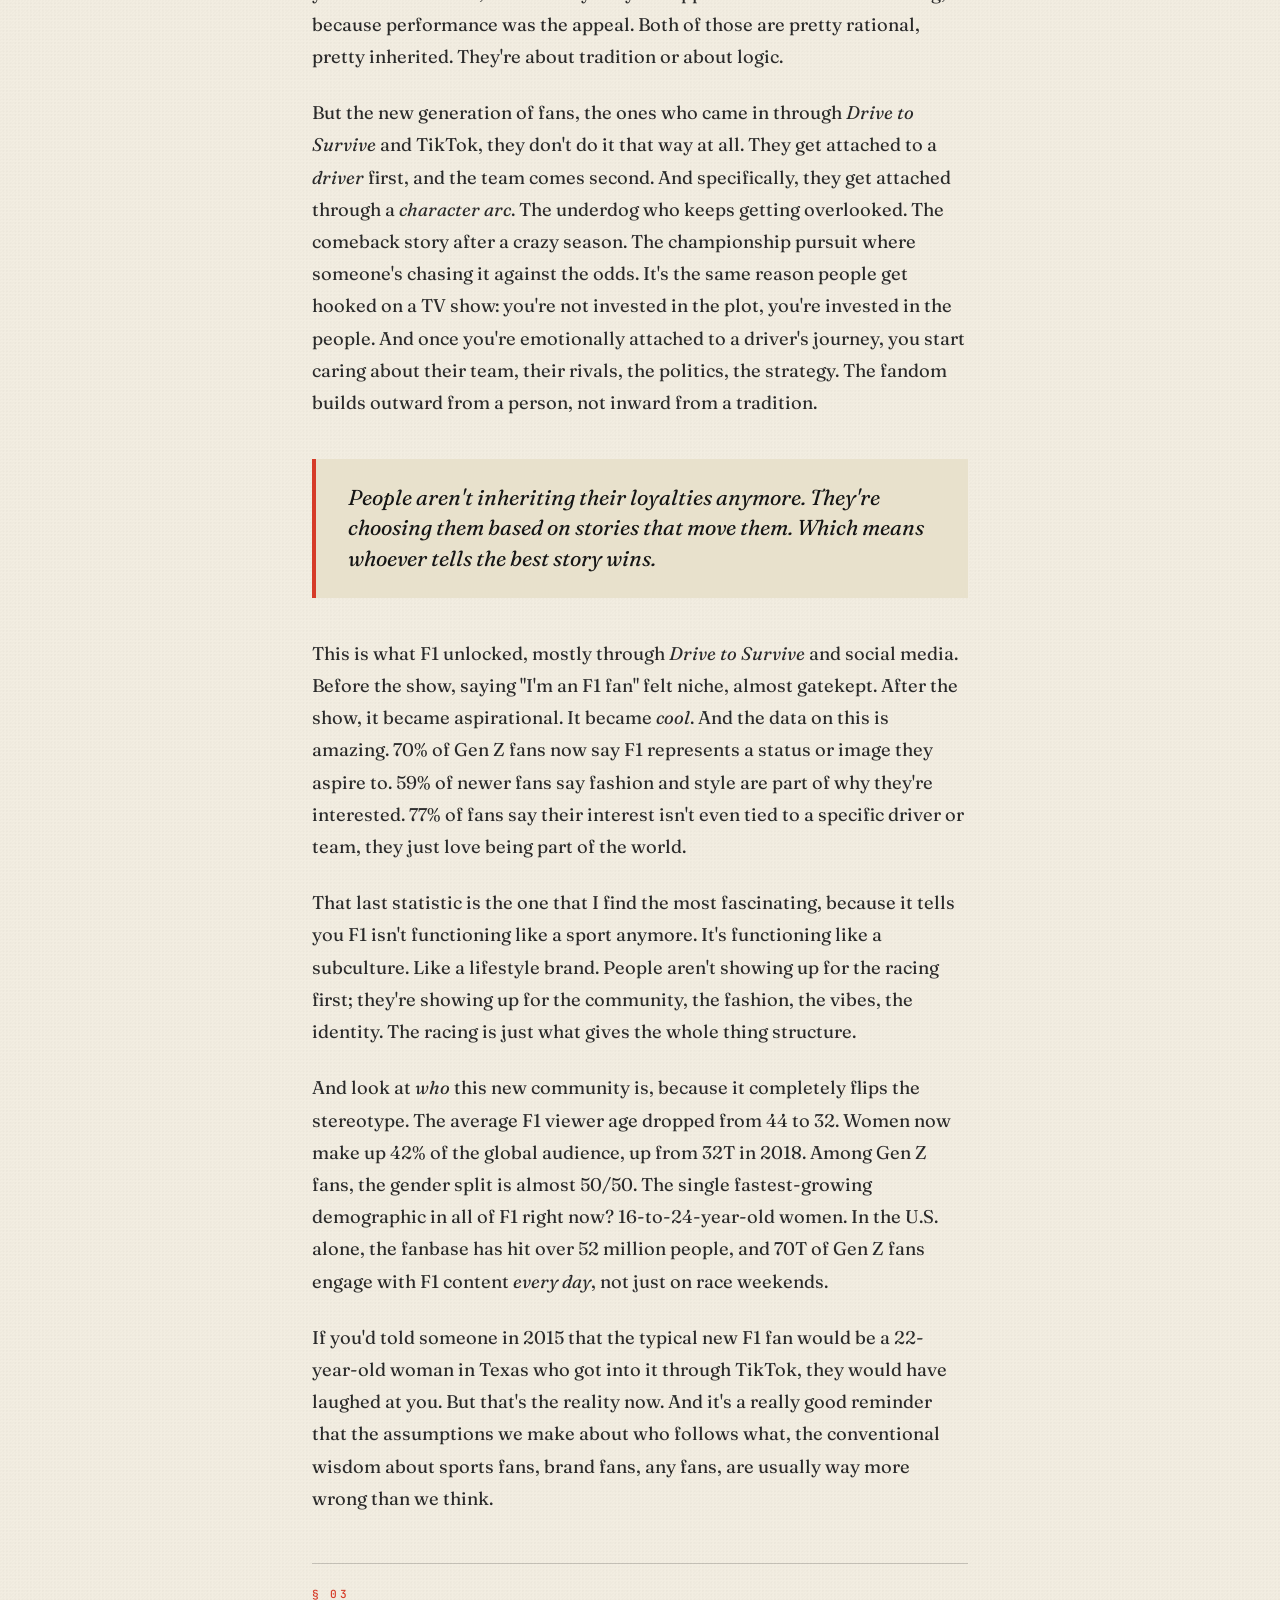
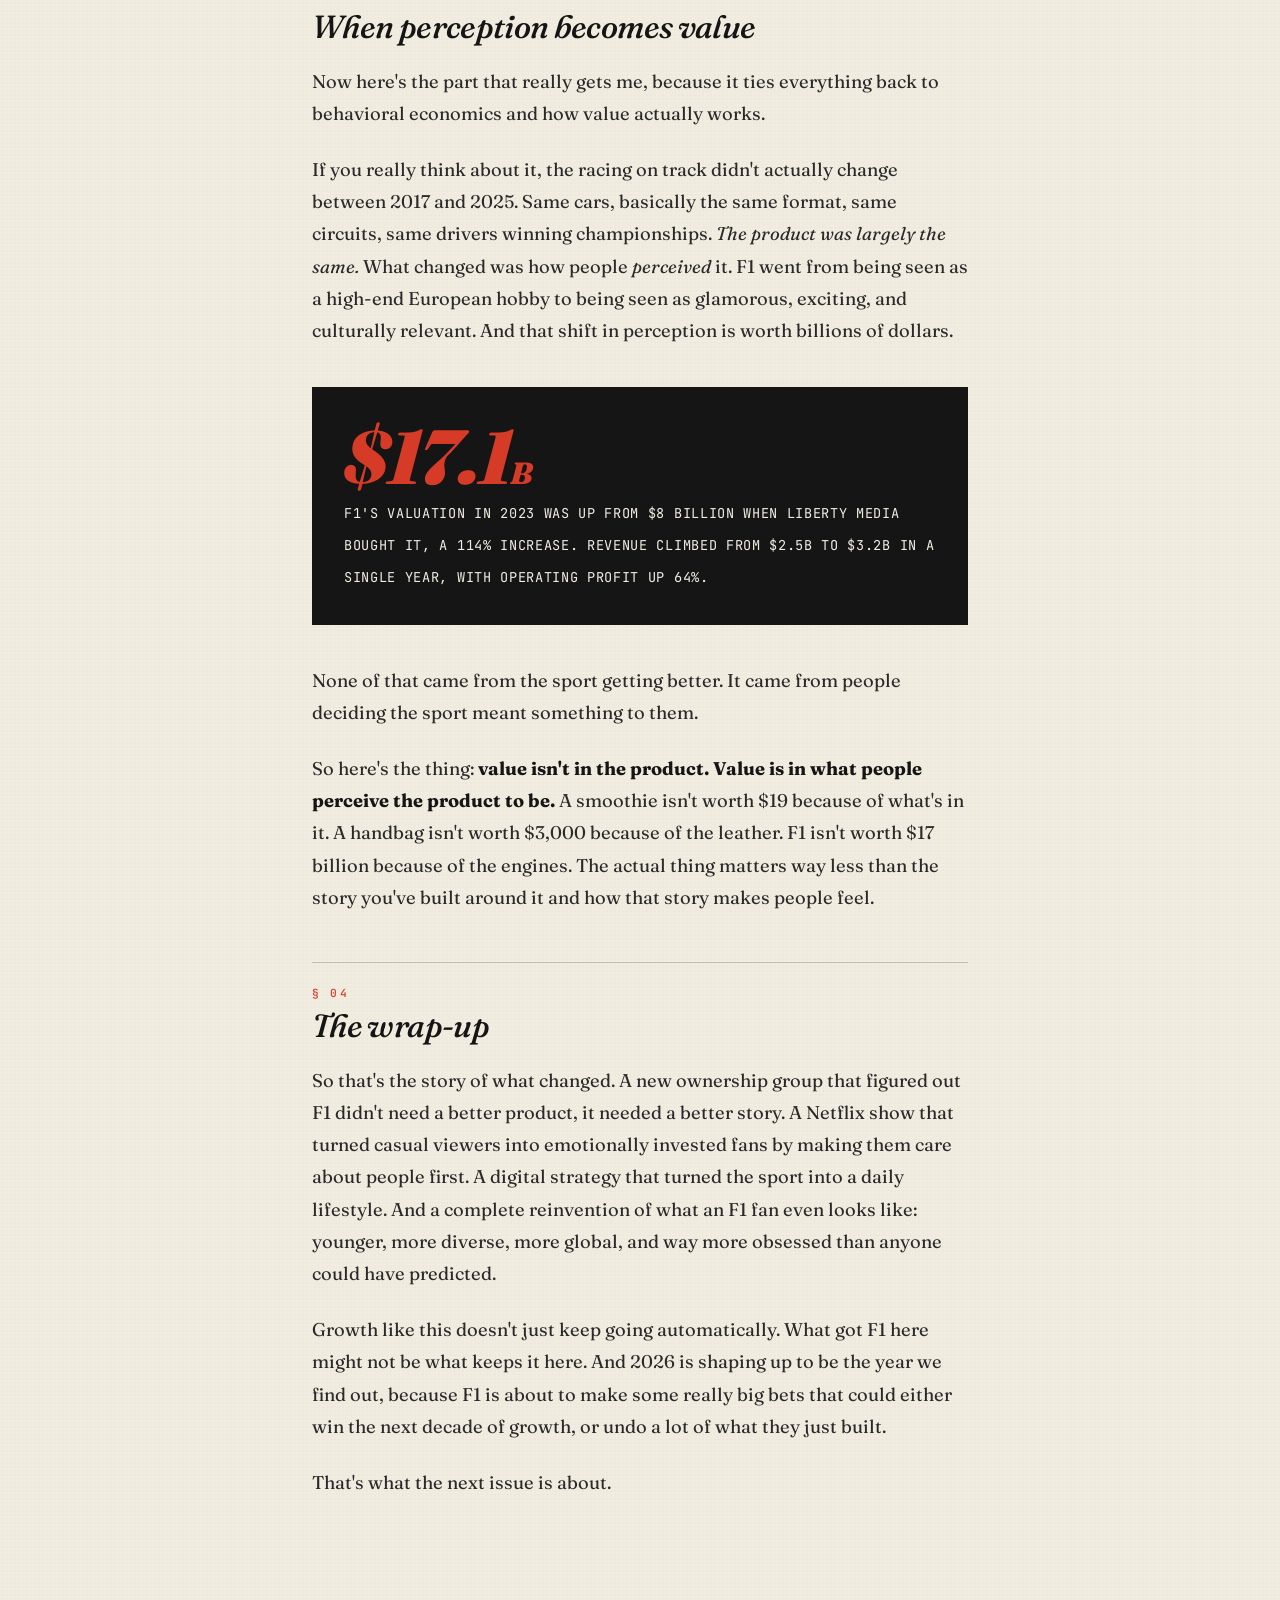
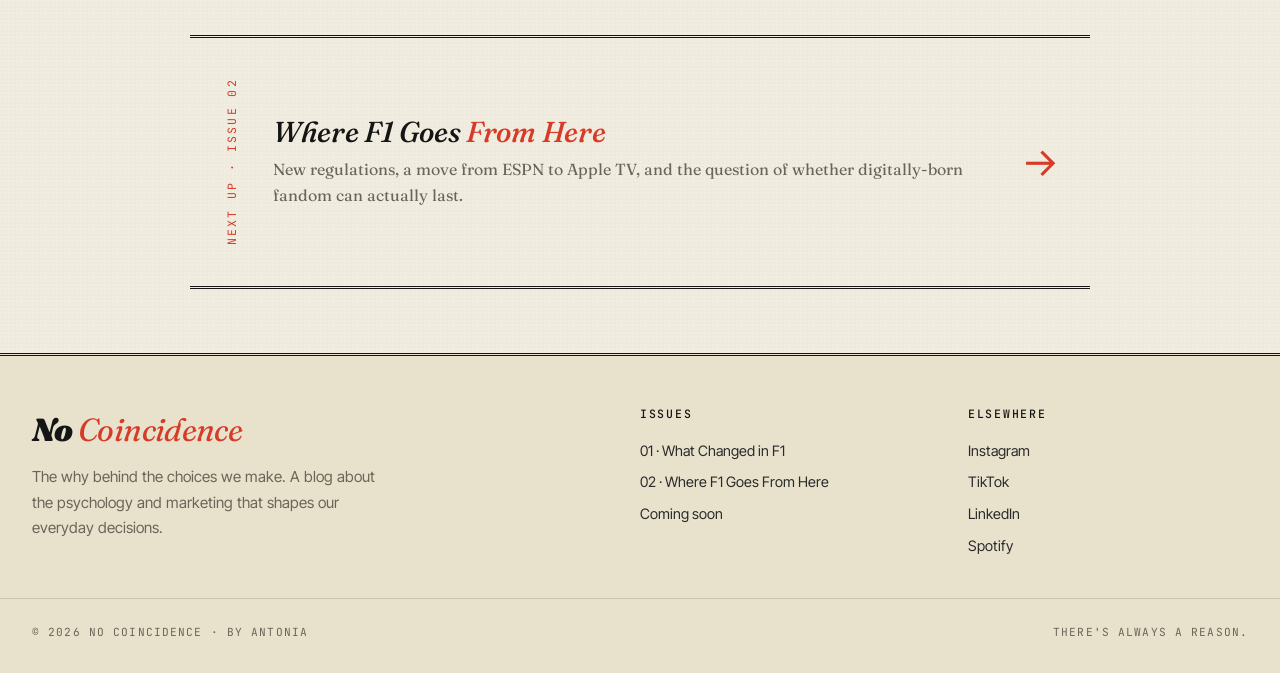
==== commit 72f8f269: "Update episode-1.html" ====
--- a/episode-1.html
+++ b/episode-1.html
@@ -325,7 +325,7 @@
         <ul>
           <li><a href="episode-1.html">01 · What Changed in F1</a></li>
           <li><a href="episode-2.html">02 · Where F1 Goes From Here</a></li>
-          <li><a href="index.html#archive">Future dispatches</a></li>
+          <li><a href="index.html#archive">Coming soon</a></li>
         </ul>
       </div>
       <div>
@@ -333,8 +333,8 @@
         <ul>
           <li><a href="#">Instagram</a></li>
           <li><a href="#">TikTok</a></li>
-          <li><a href="#">Substack</a></li>
-          <li><a href="#">RSS</a></li>
+          <li><a href="#">LinkedIn</a></li>
+          <li><a href="#">Spotify</a></li>
         </ul>
       </div>
     </div>
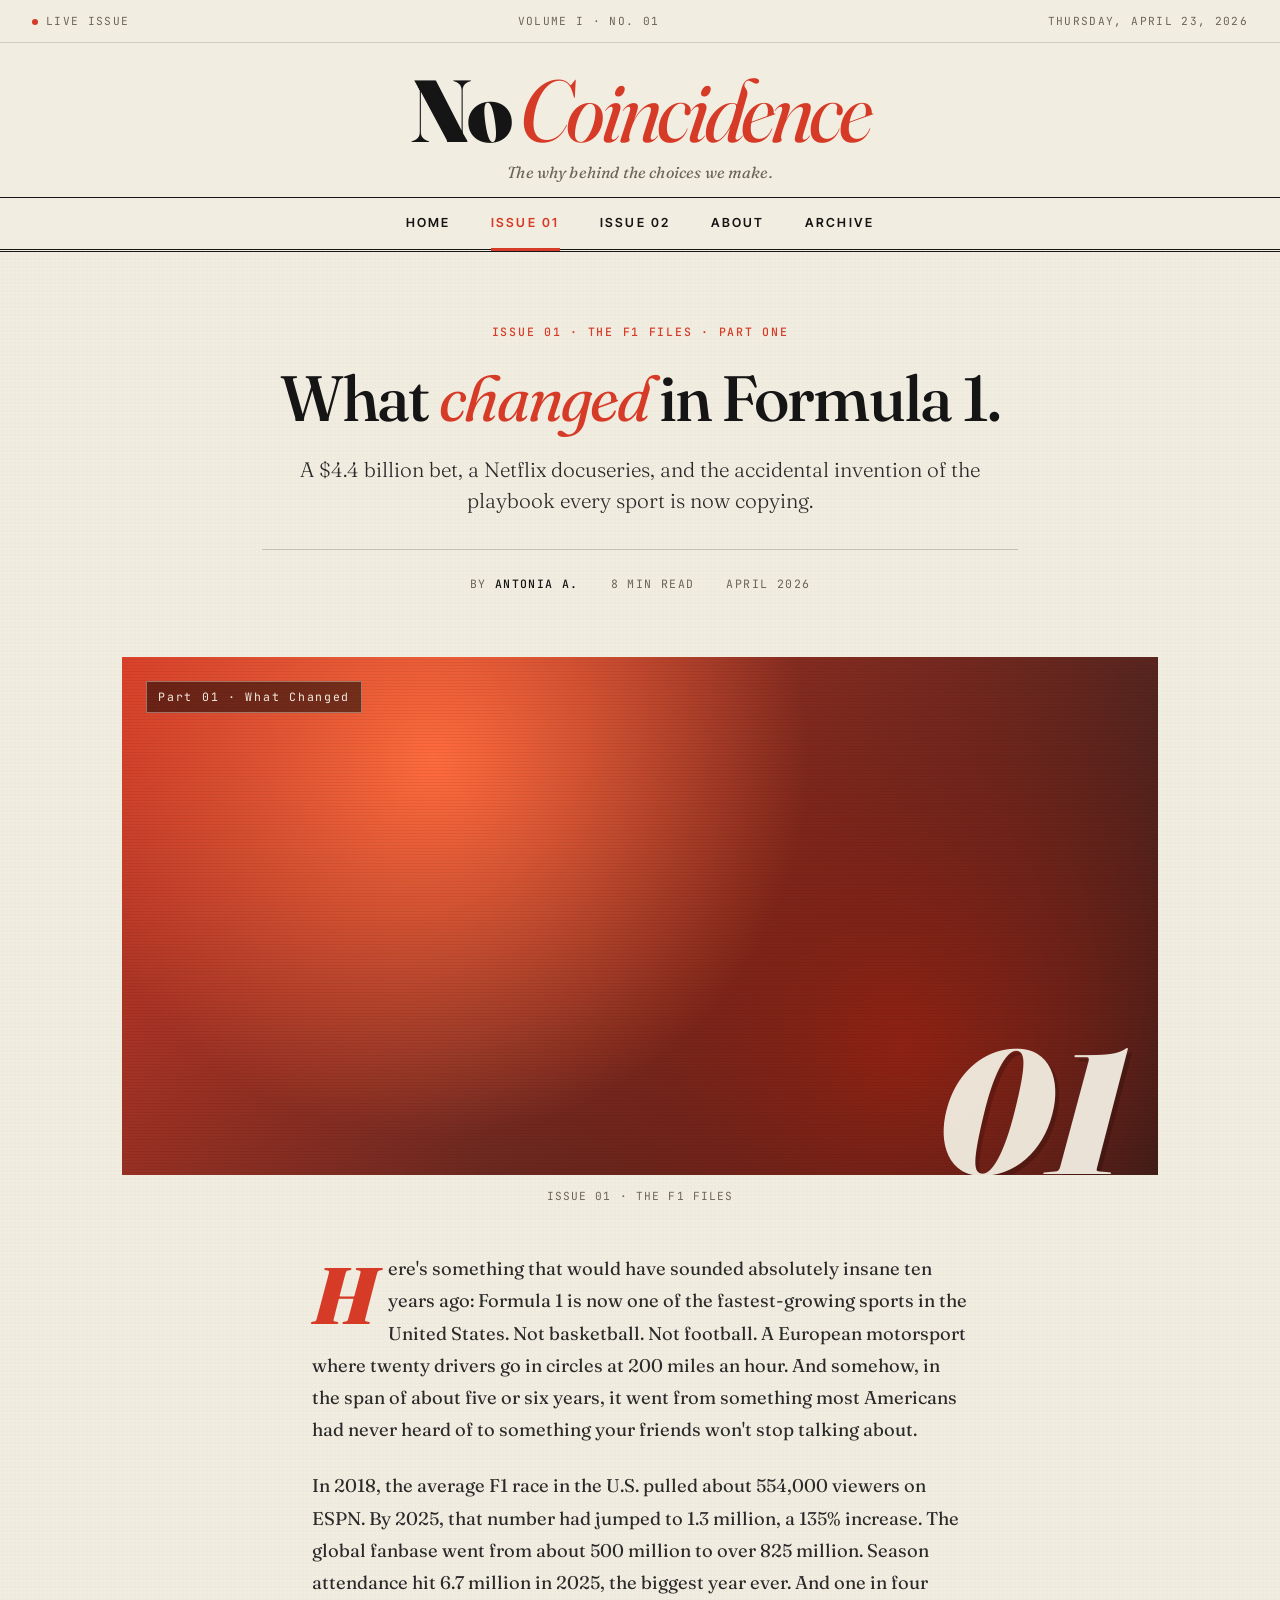
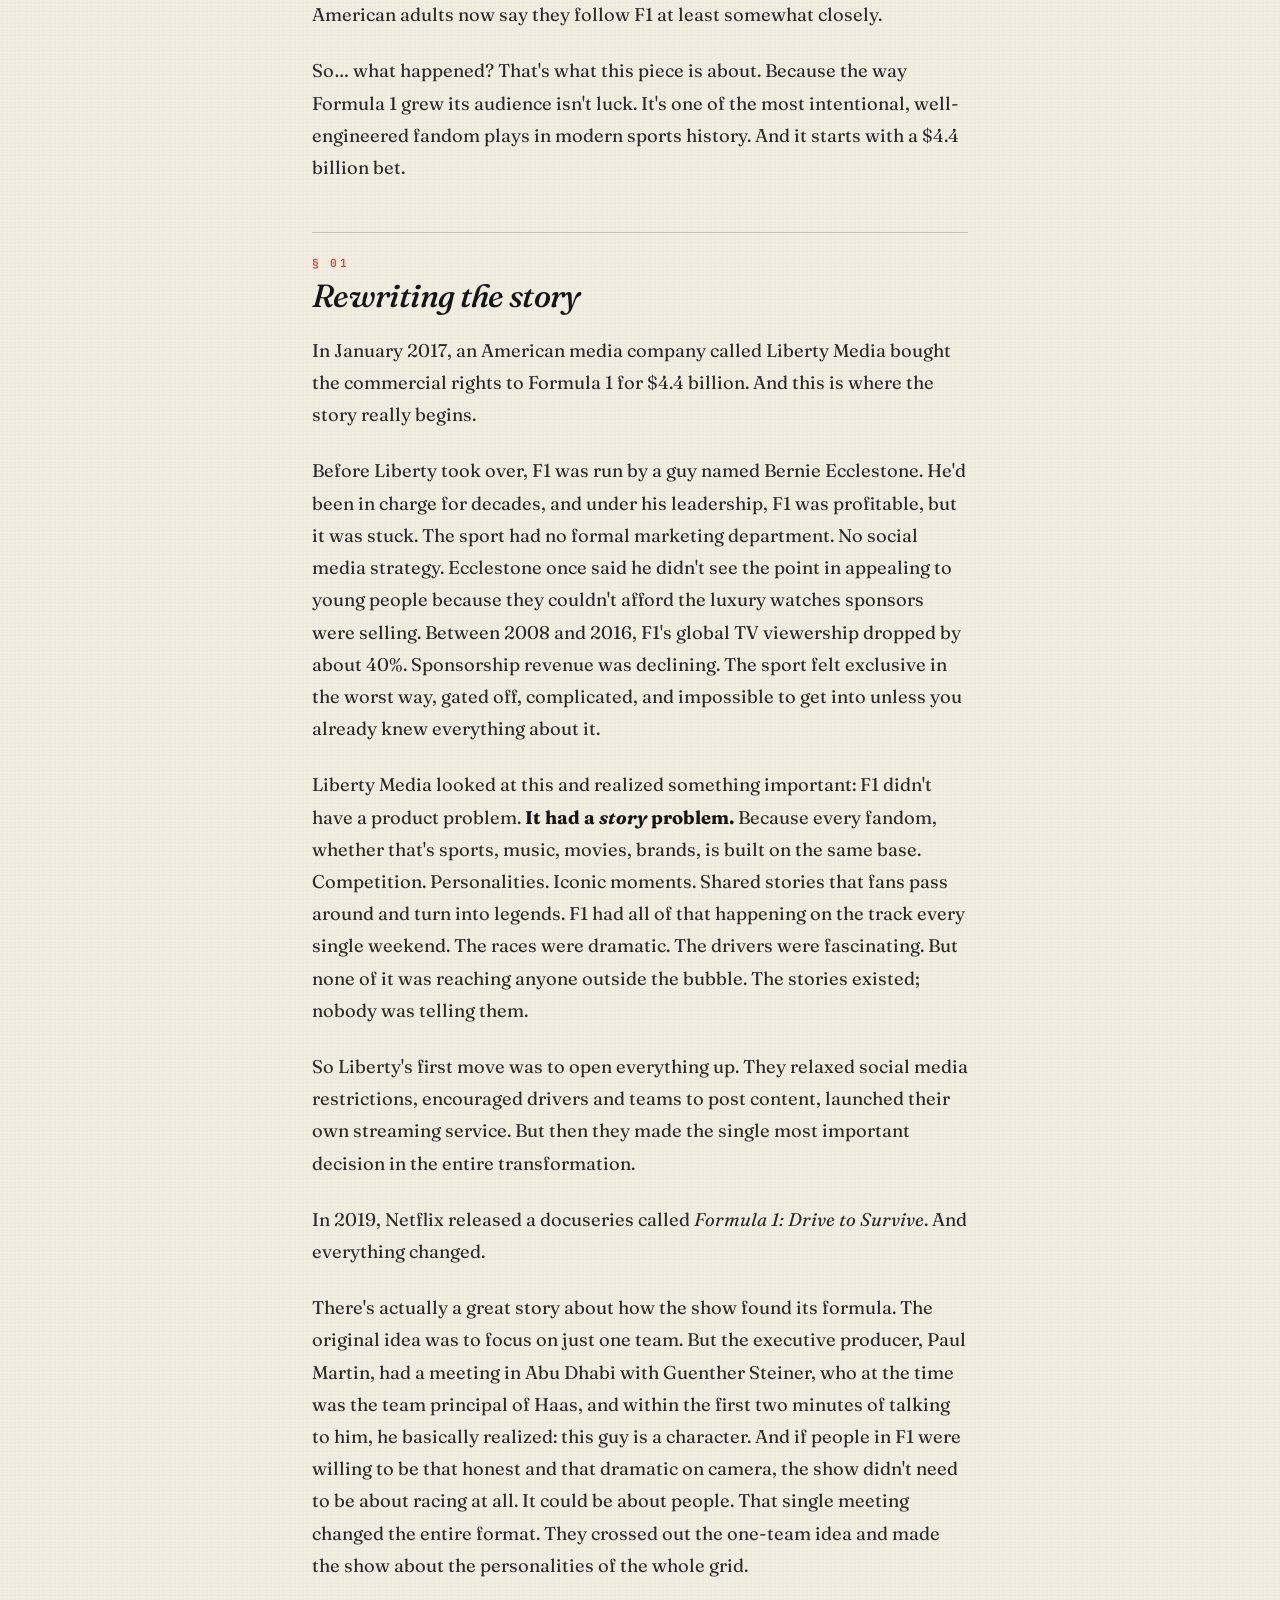
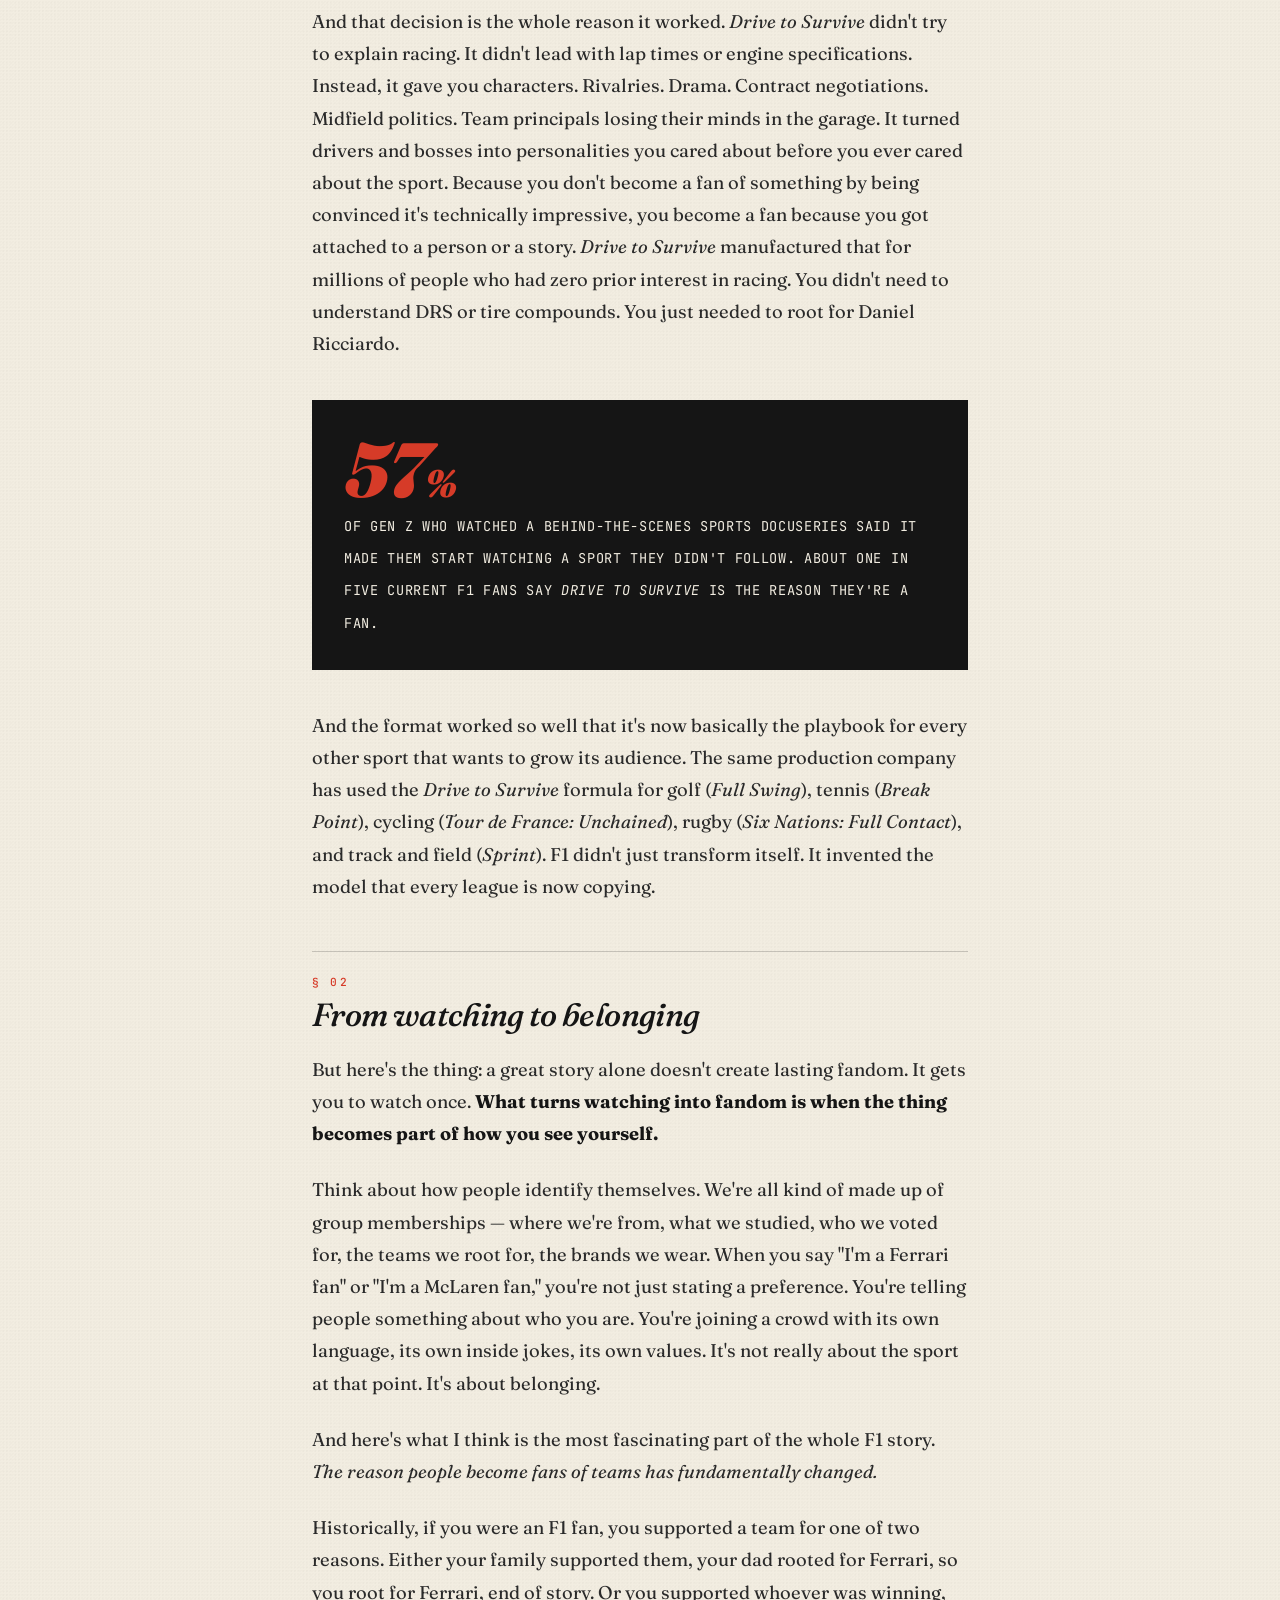
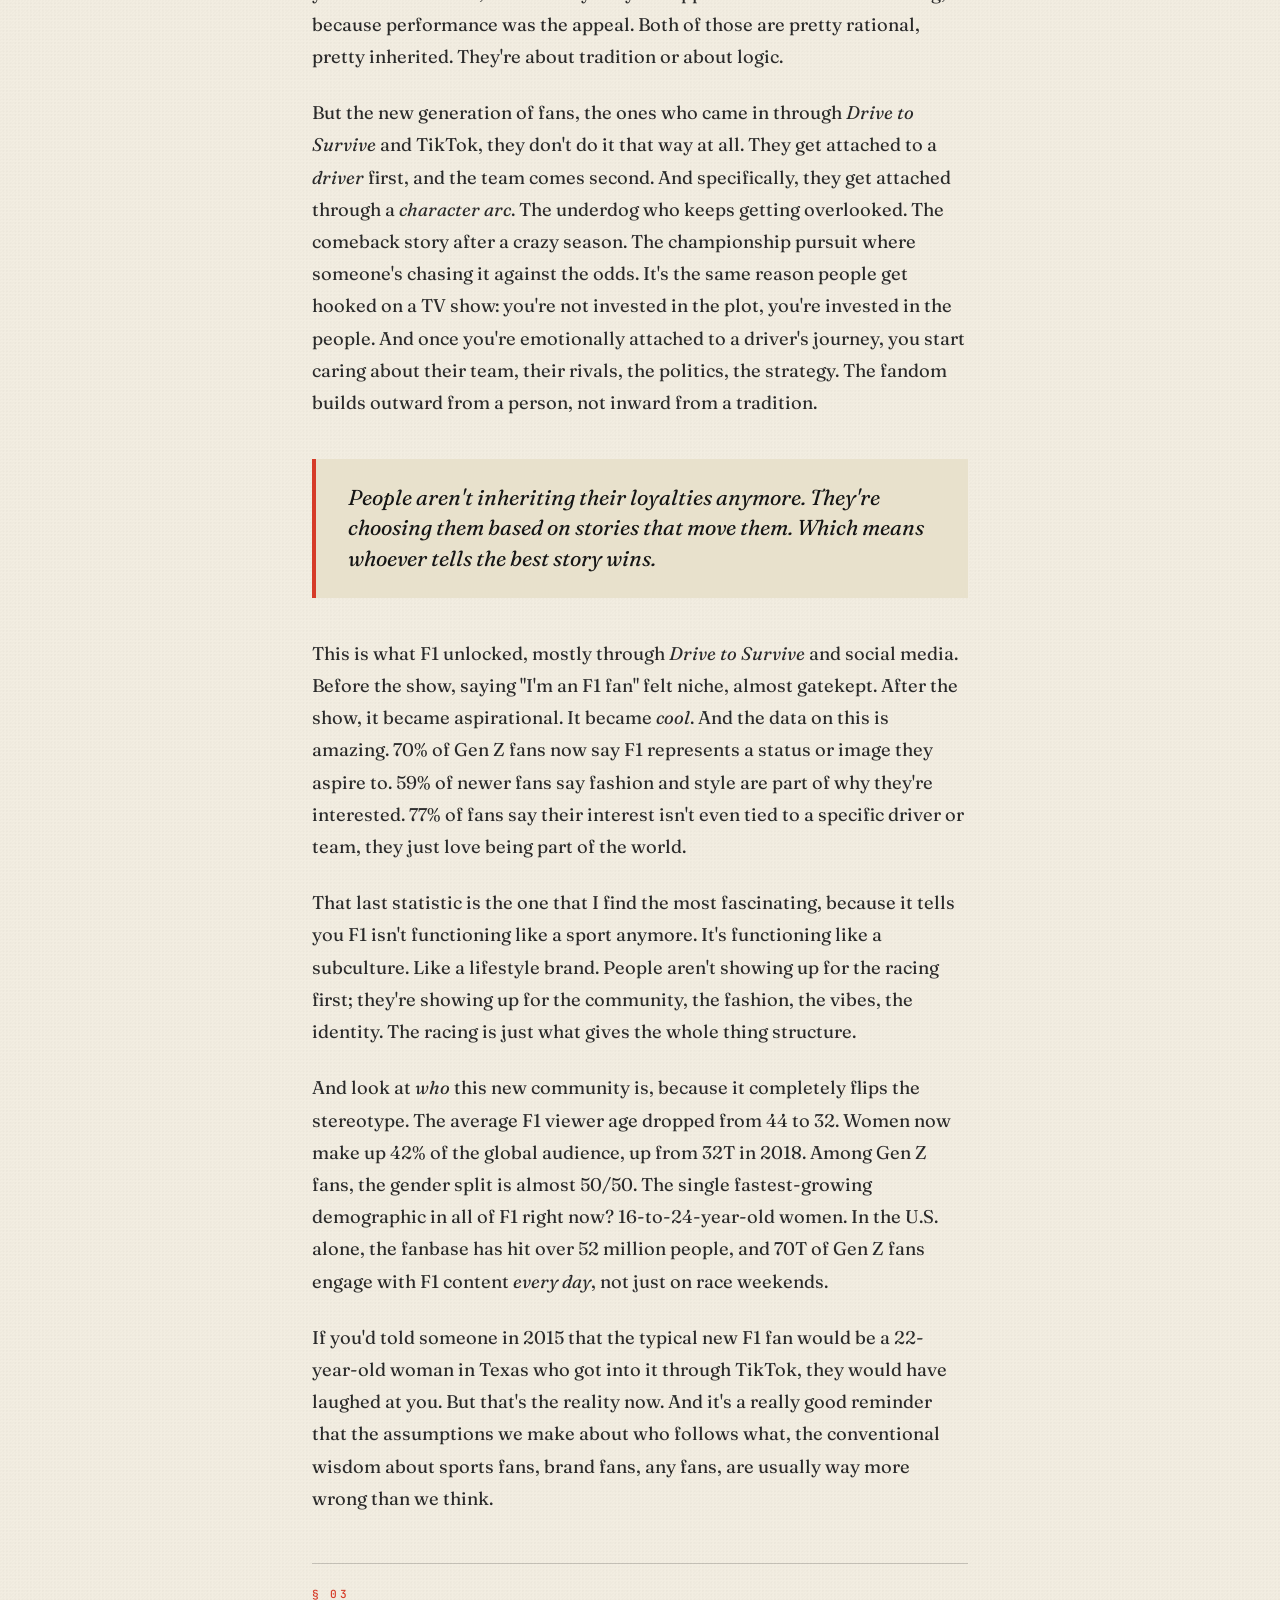
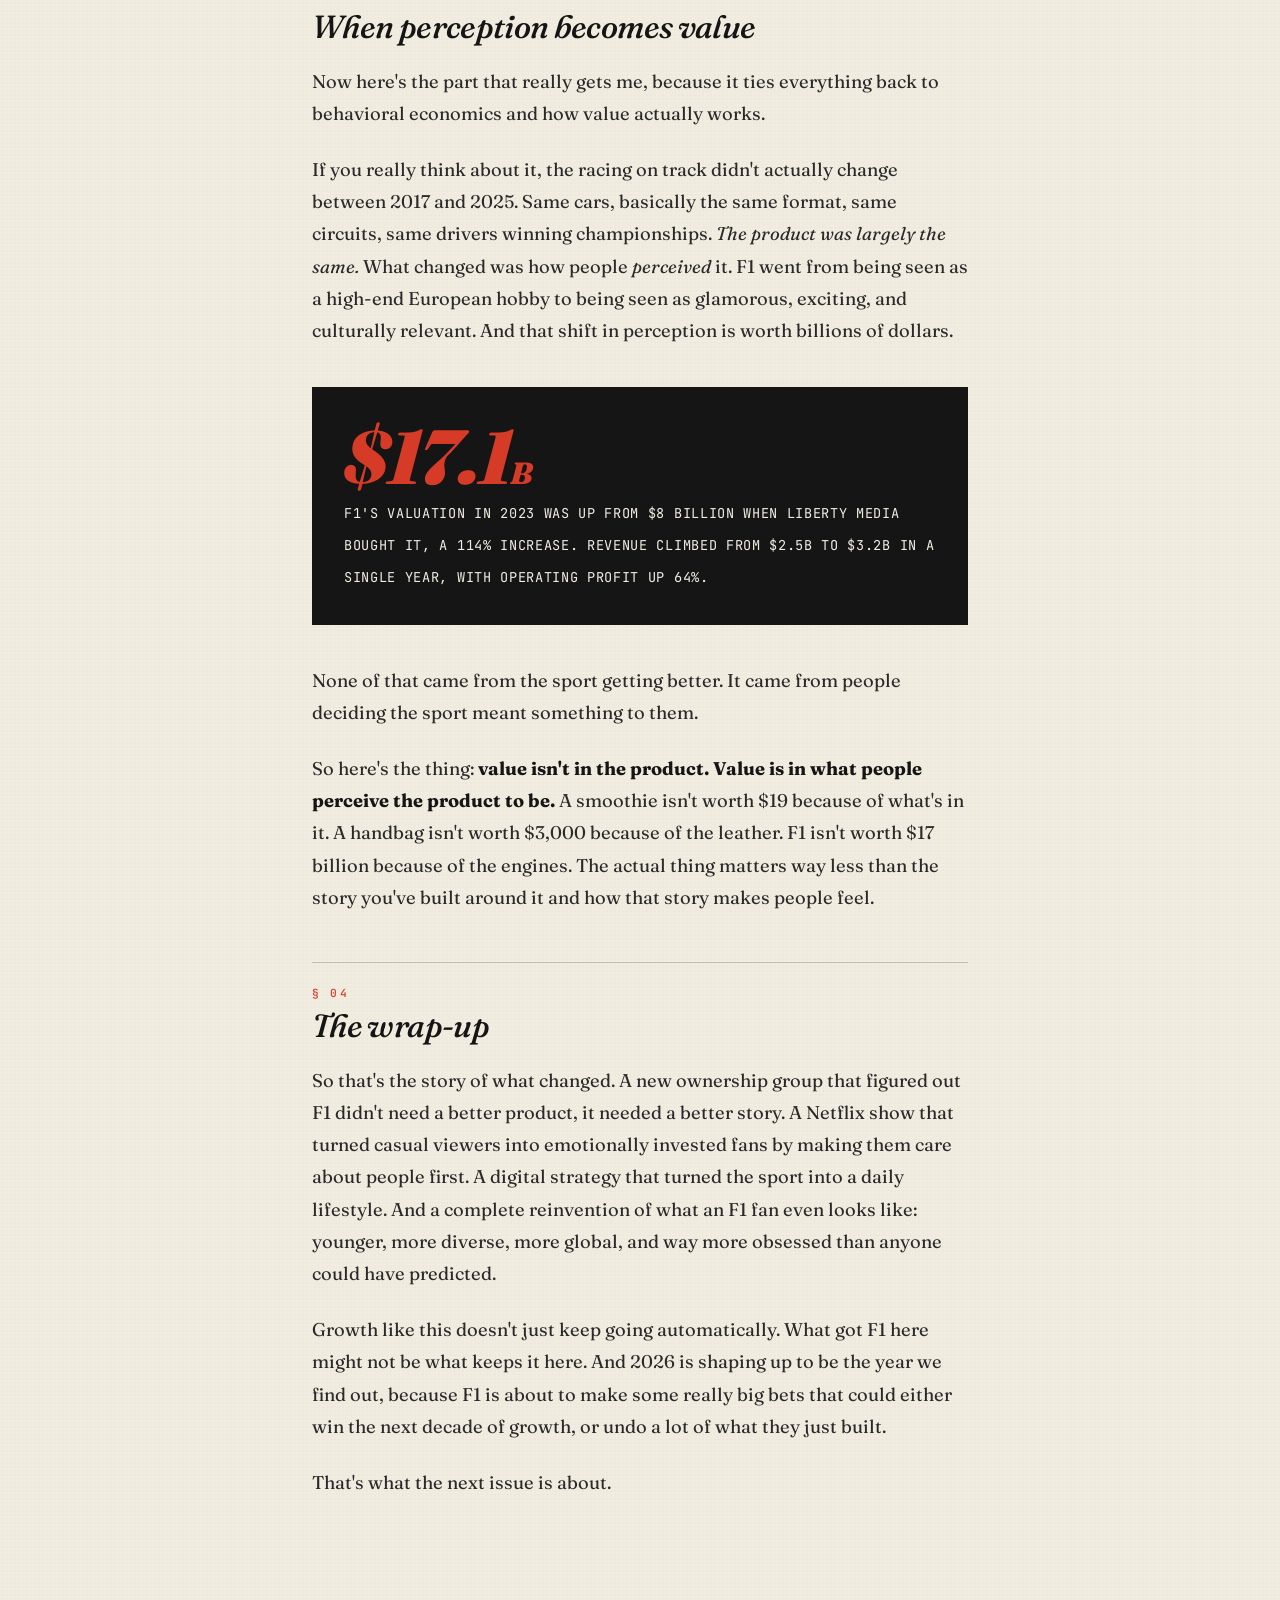
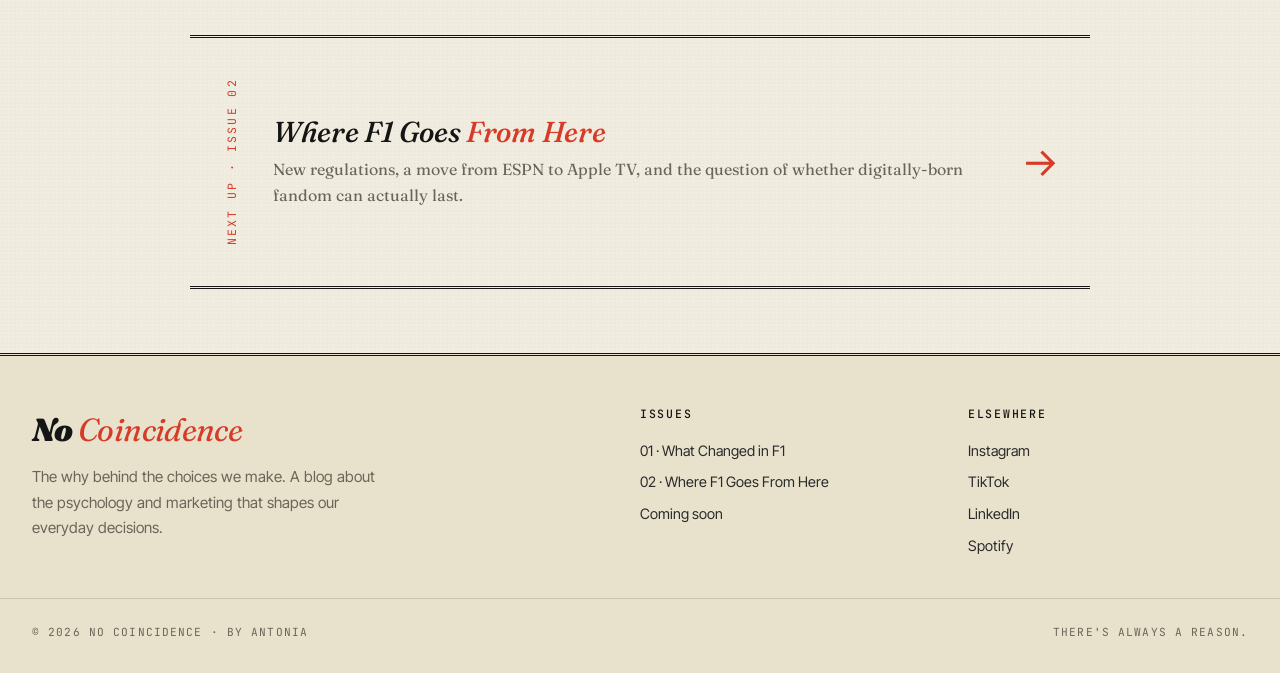
==== commit 742622ba: "Update episode-1.html" ====
--- a/episode-1.html
+++ b/episode-1.html
@@ -43,7 +43,7 @@
       the playbook every sport is now copying.
     </p>
     <div class="article-meta">
-      <span>By <strong>Antonia</strong></span>
+      <span>By <strong>Antonia A.</strong></span>
       <span>8 Min Read</span>
       <span>April 2026</span>
     </div>
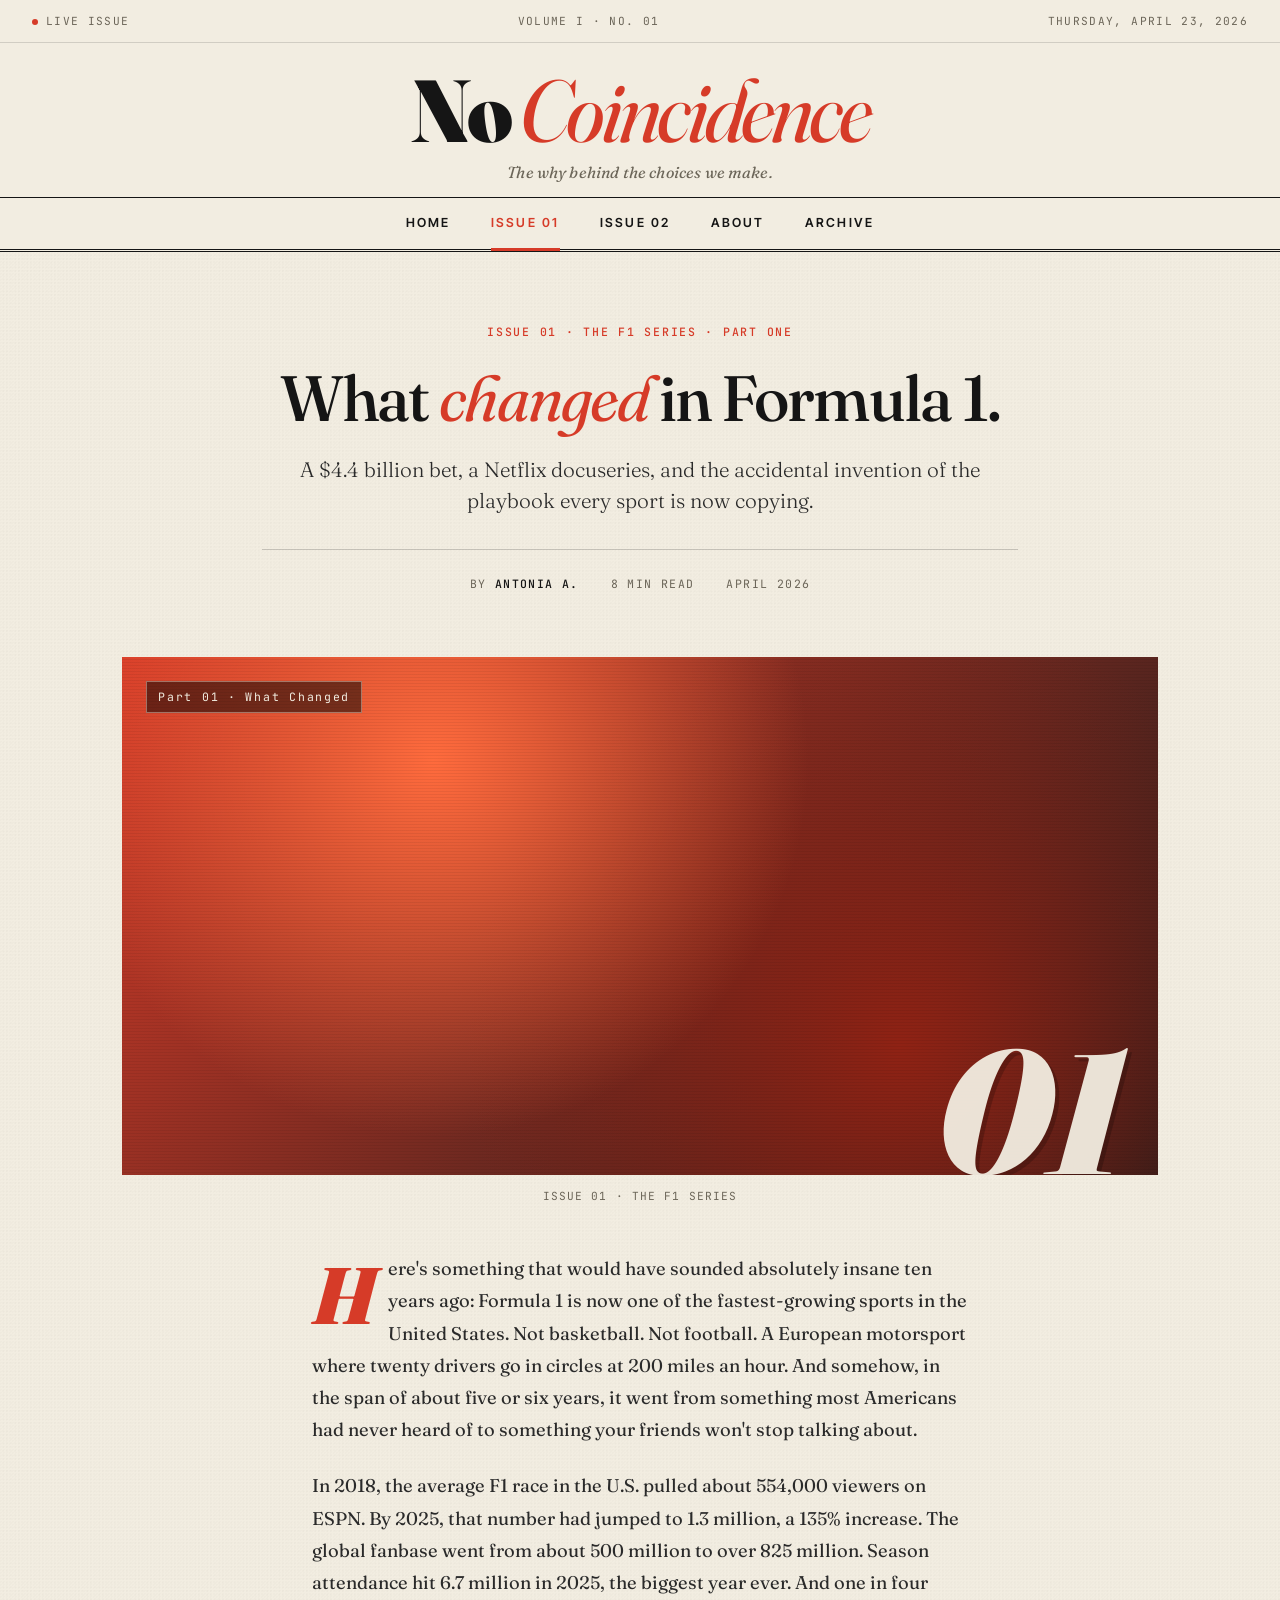
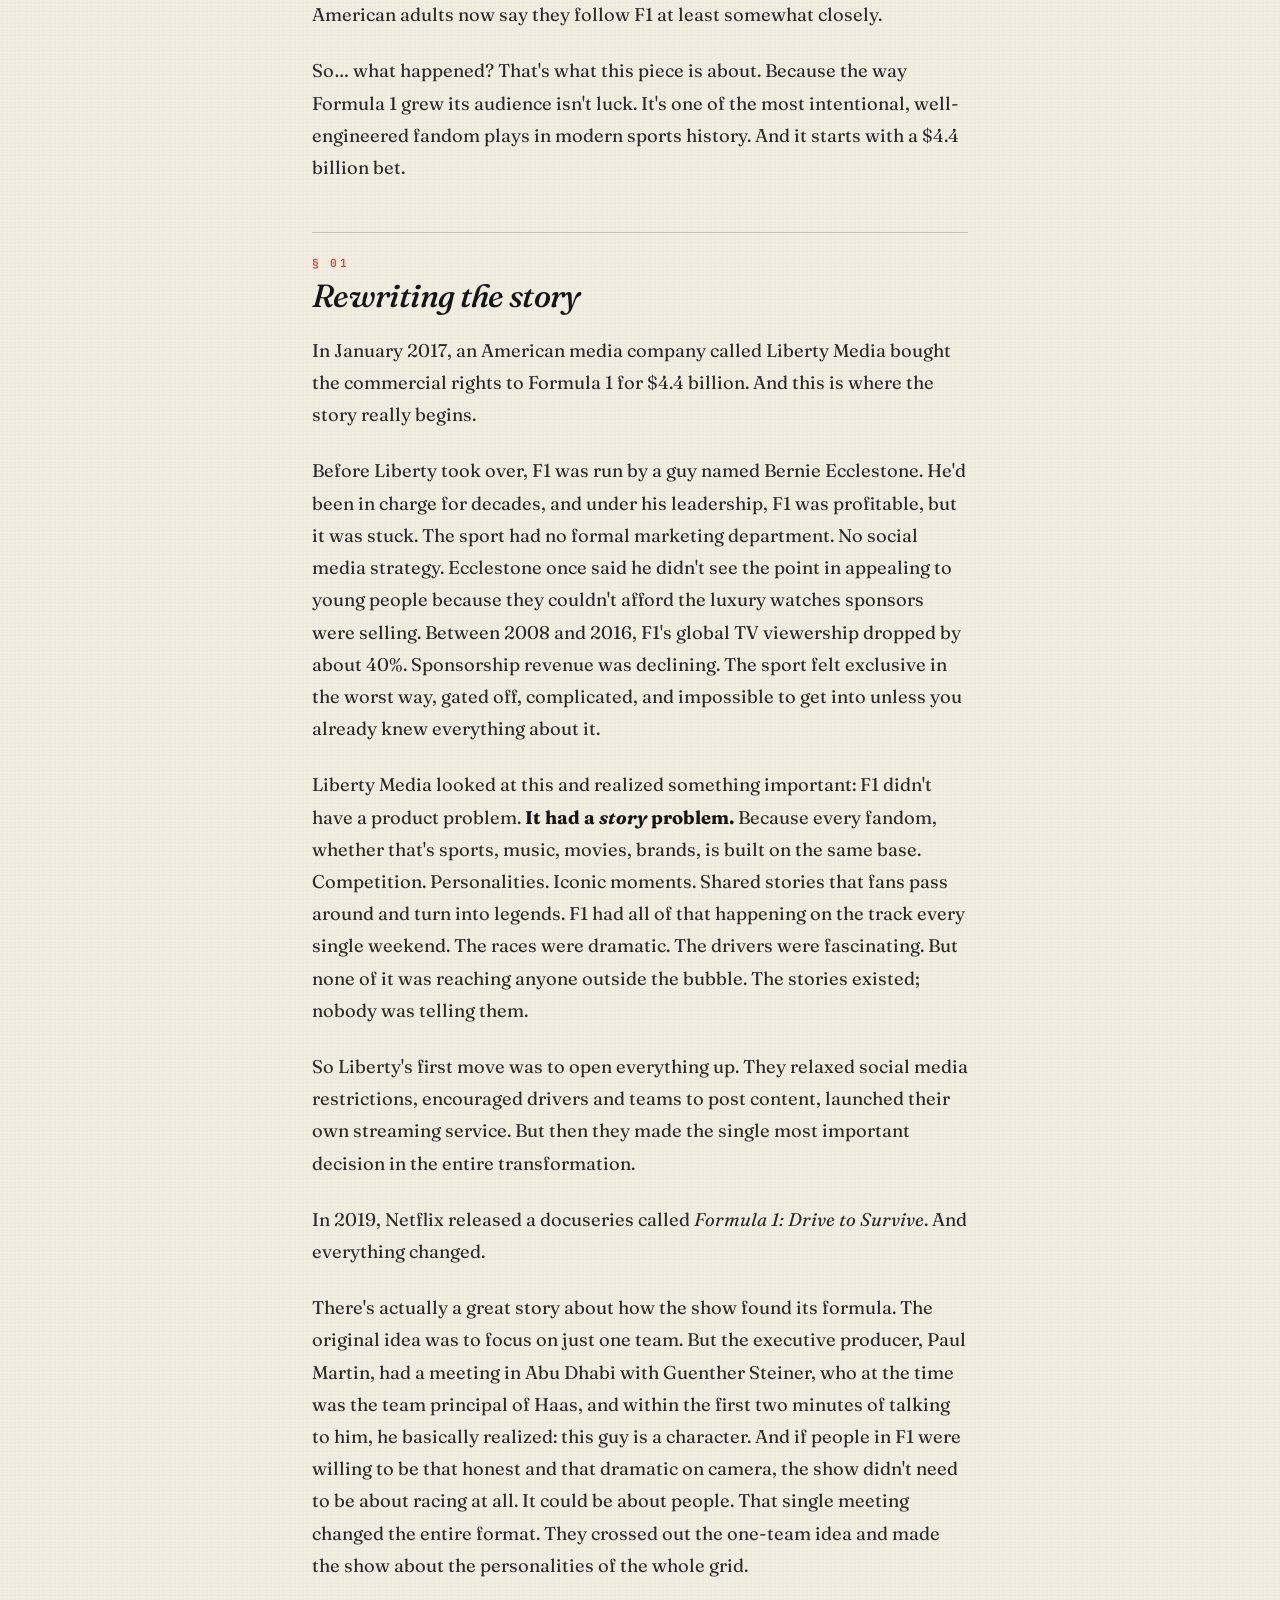
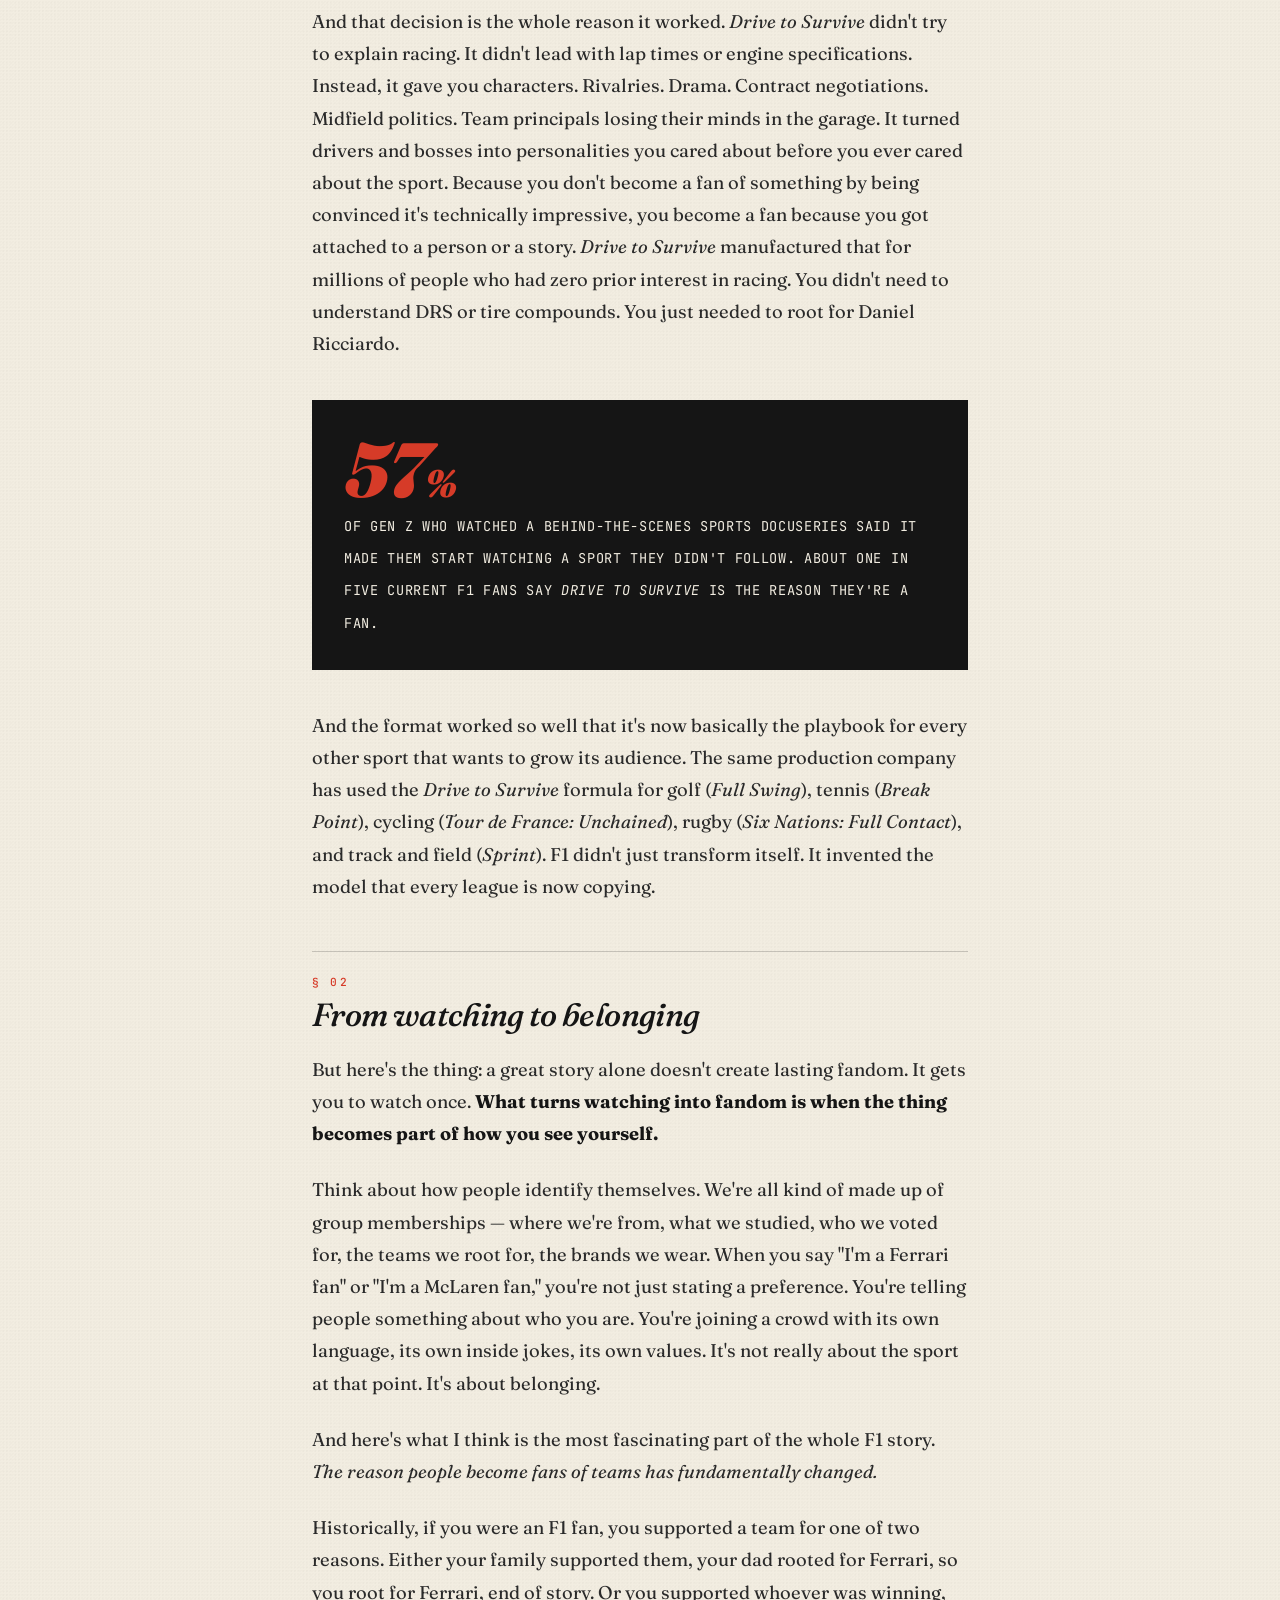
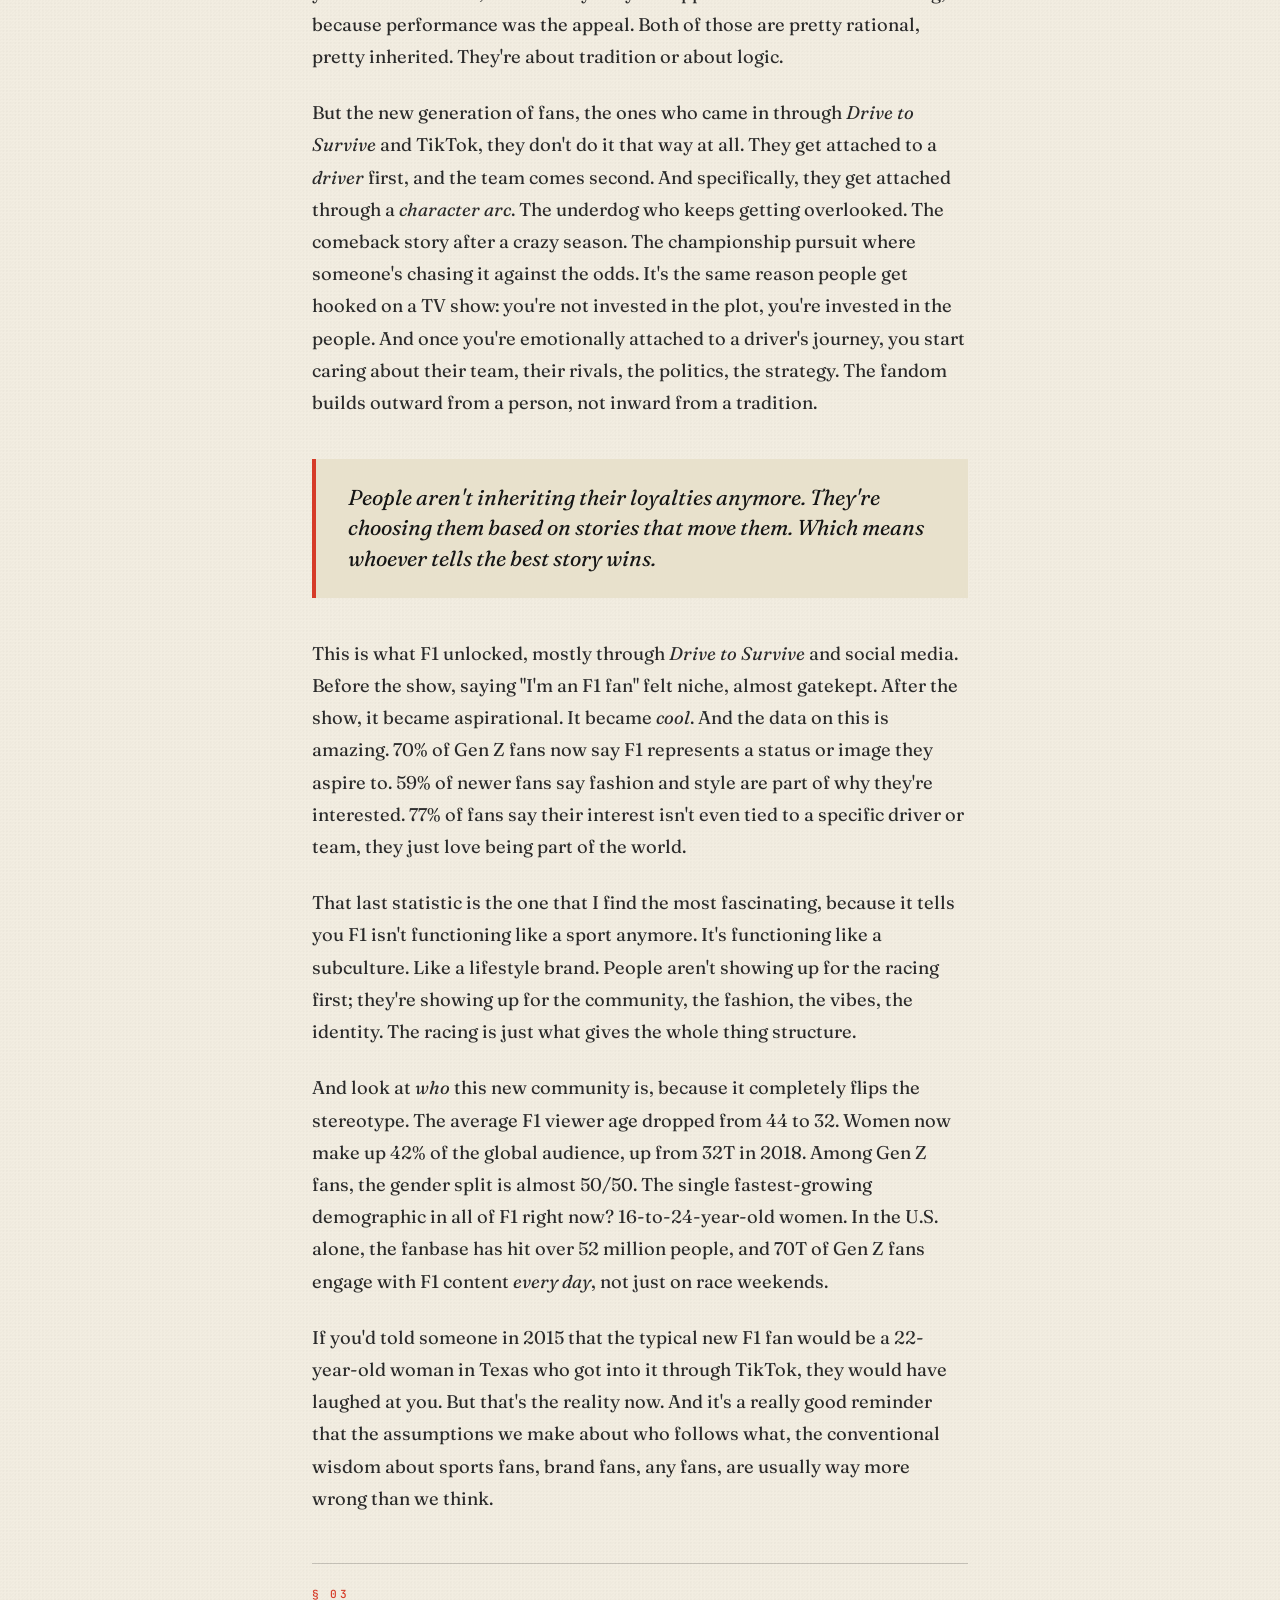
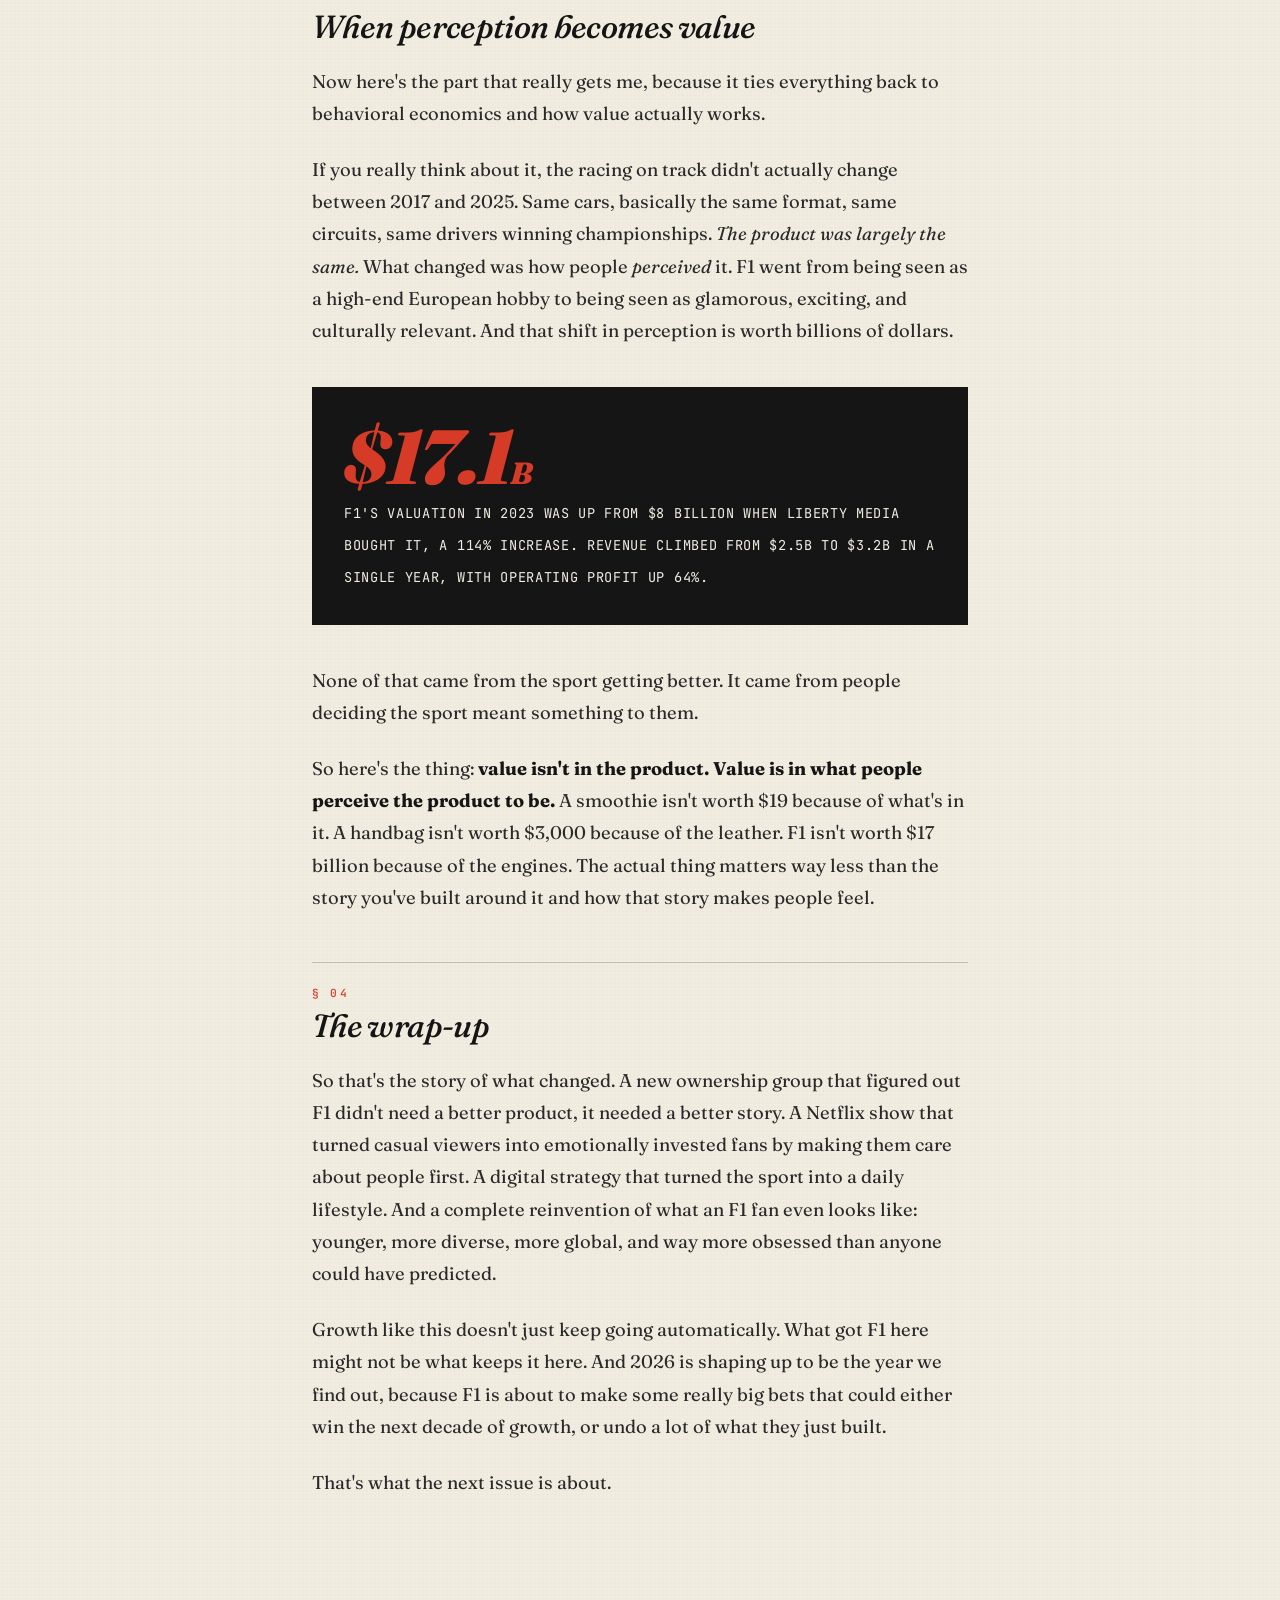
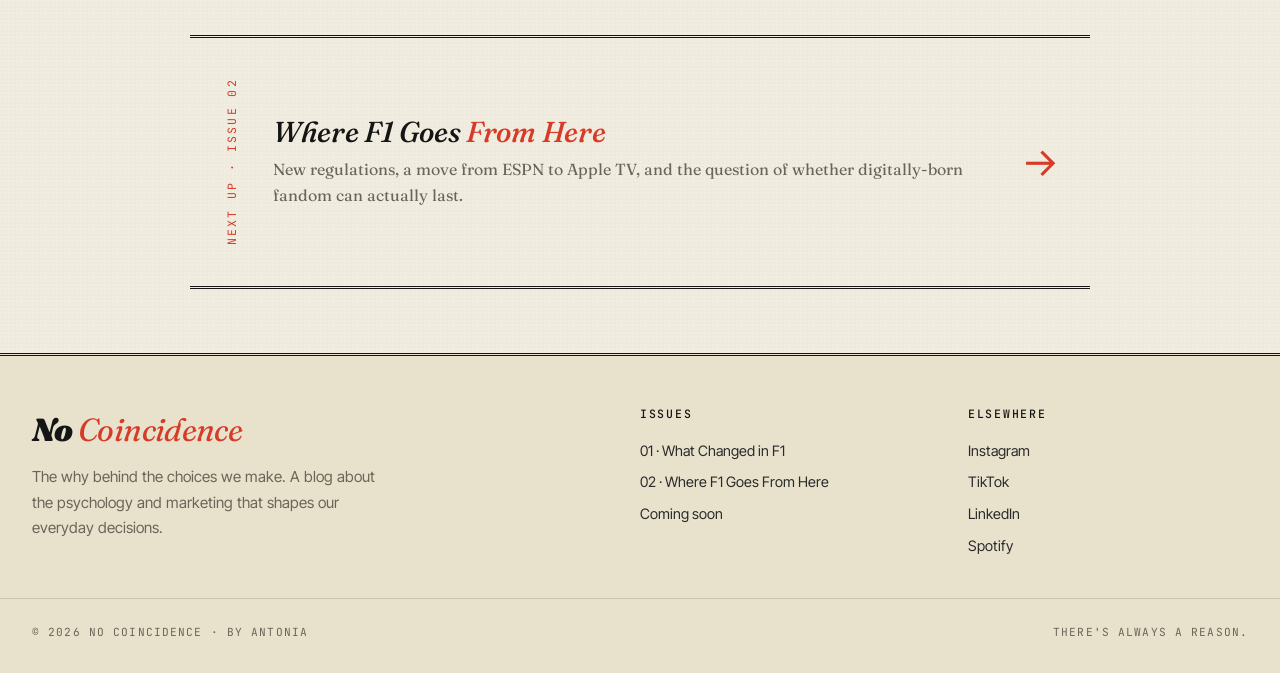
==== commit 7c50404b: "Update episode-1.html" ====
--- a/episode-1.html
+++ b/episode-1.html
@@ -36,7 +36,7 @@
 
   <!-- ARTICLE HERO -->
   <section class="article-hero">
-    <div class="kicker">Issue 01 · The F1 Files · Part One</div>
+    <div class="kicker">Issue 01 · The F1 Series · Part One</div>
     <h1>What <em>changed</em> in Formula 1.</h1>
     <p class="dek">
       A $4.4 billion bet, a Netflix docuseries, and the accidental invention of
@@ -55,7 +55,7 @@
       <div class="issue-stamp">Part 01 · What Changed</div>
       <div class="issue-number" style="font-size: 11rem; bottom: -1rem; right: 2rem;">01</div>
     </div>
-    <p class="caption">Issue 01 · The F1 Files</p>
+    <p class="caption">Issue 01 · The F1 Series</p>
   </div>
 
   <!-- ARTICLE BODY -->
--- a/styles.css
+++ b/styles.css
@@ -39,11 +39,6 @@
 .masthead {
   border-bottom: 3px double var(--rule);
   background: var(--paper);
-  position: sticky;
-  top: 0;
-  z-index: 100;
-  backdrop-filter: blur(8px);
-  background-color: rgba(242, 237, 225, 0.96);
 }
 
 .masthead-top {
@@ -475,7 +470,7 @@
 .pull-quote {
   max-width: 920px;
   margin: 4rem auto;
-  padding: 3rem 0;
+  padding: 5rem 0 3rem;
   text-align: center;
   border-top: 2px solid var(--rule);
   border-bottom: 2px solid var(--rule);
@@ -486,9 +481,9 @@
   content: '"';
   font-family: 'Fraunces', serif;
   font-weight: 900;
-  font-size: 8rem;
+  font-size: 6rem;
   position: absolute;
-  top: -1.5rem;
+  top: -3rem;
   left: 50%;
   transform: translateX(-50%);
   color: var(--accent);
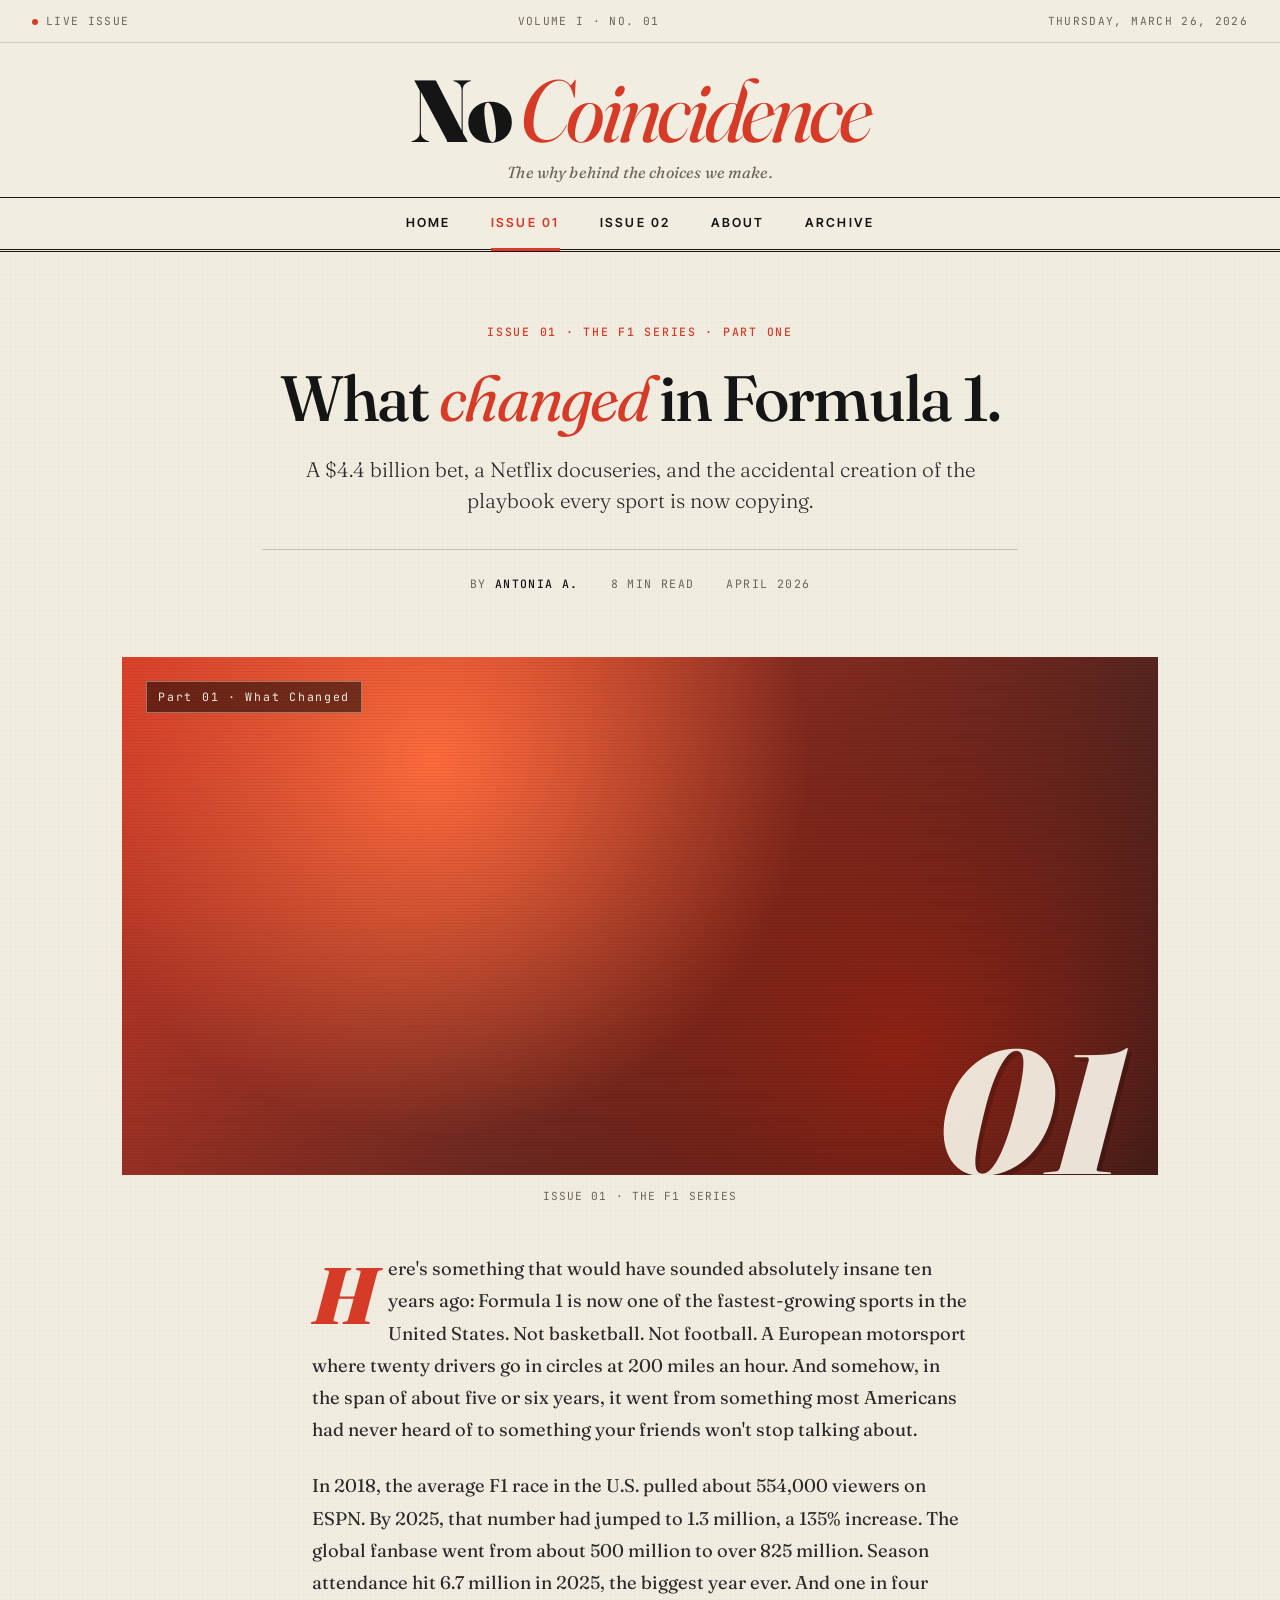
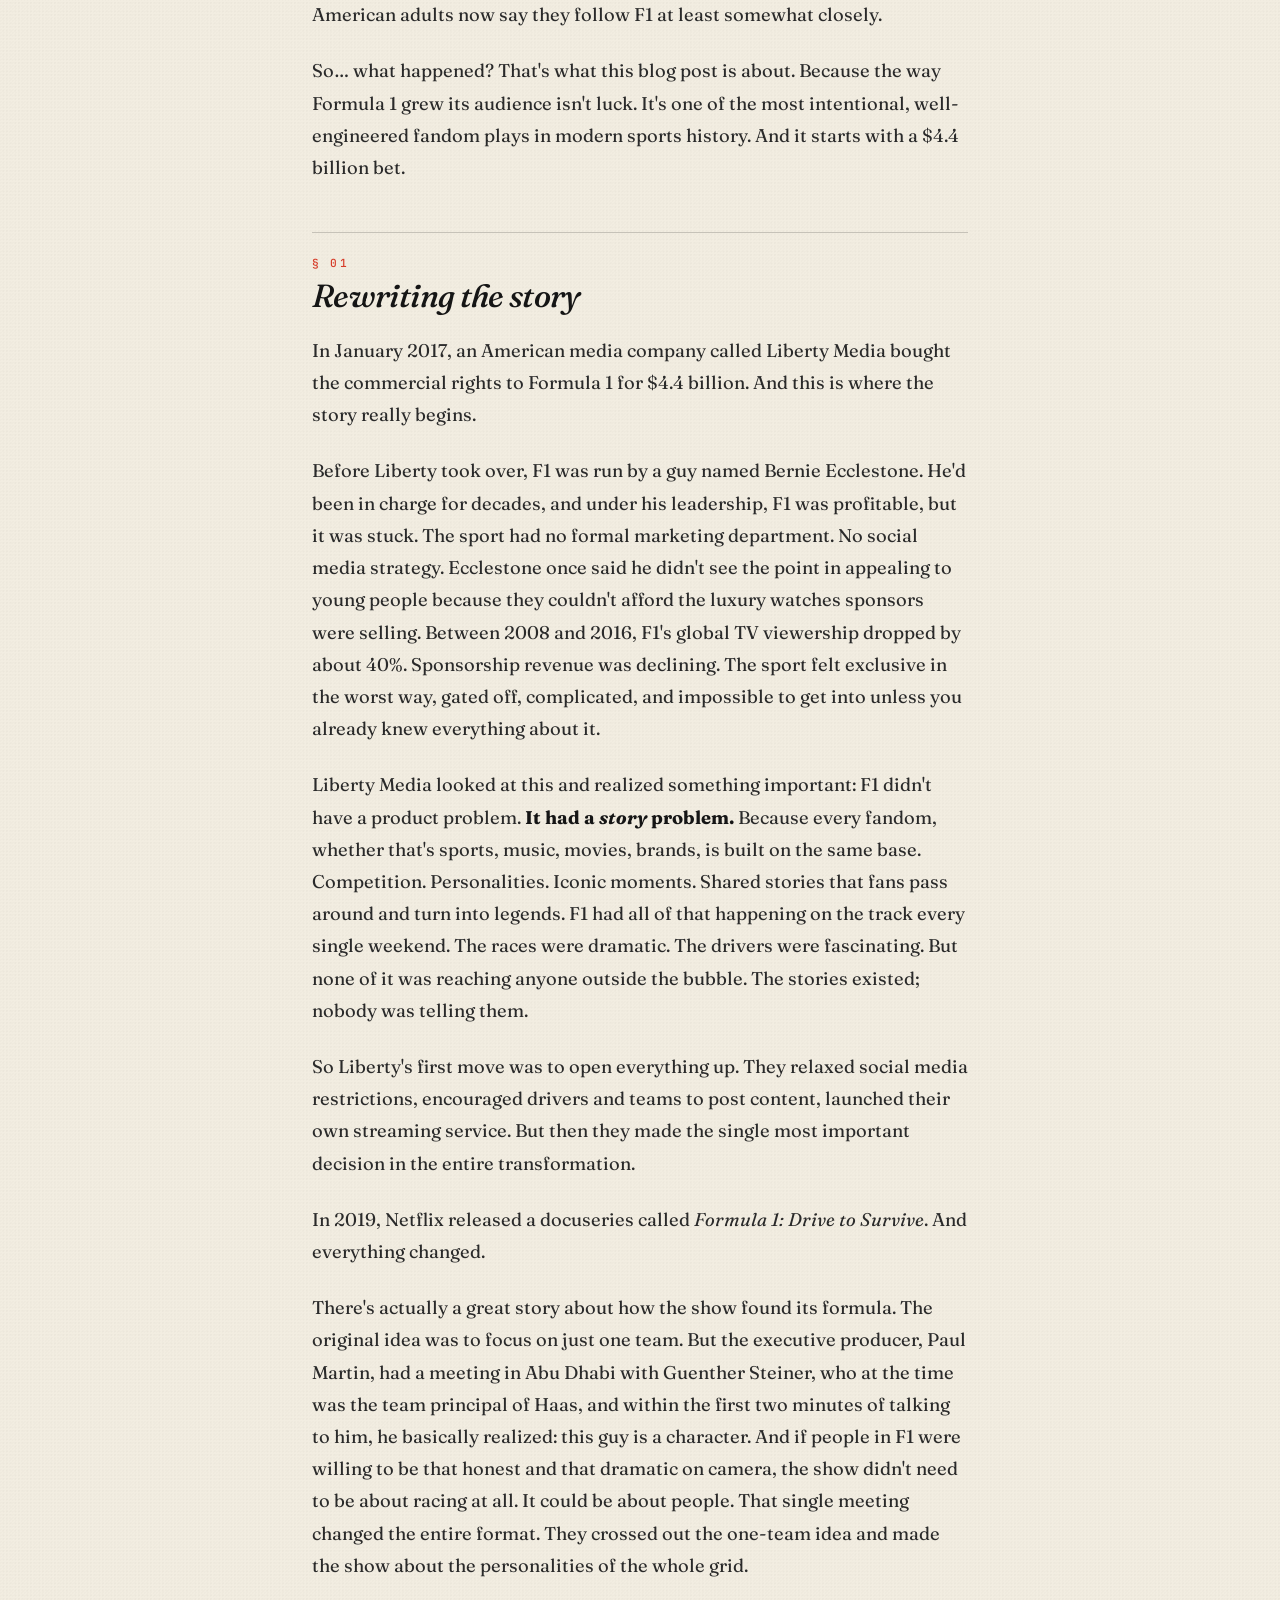
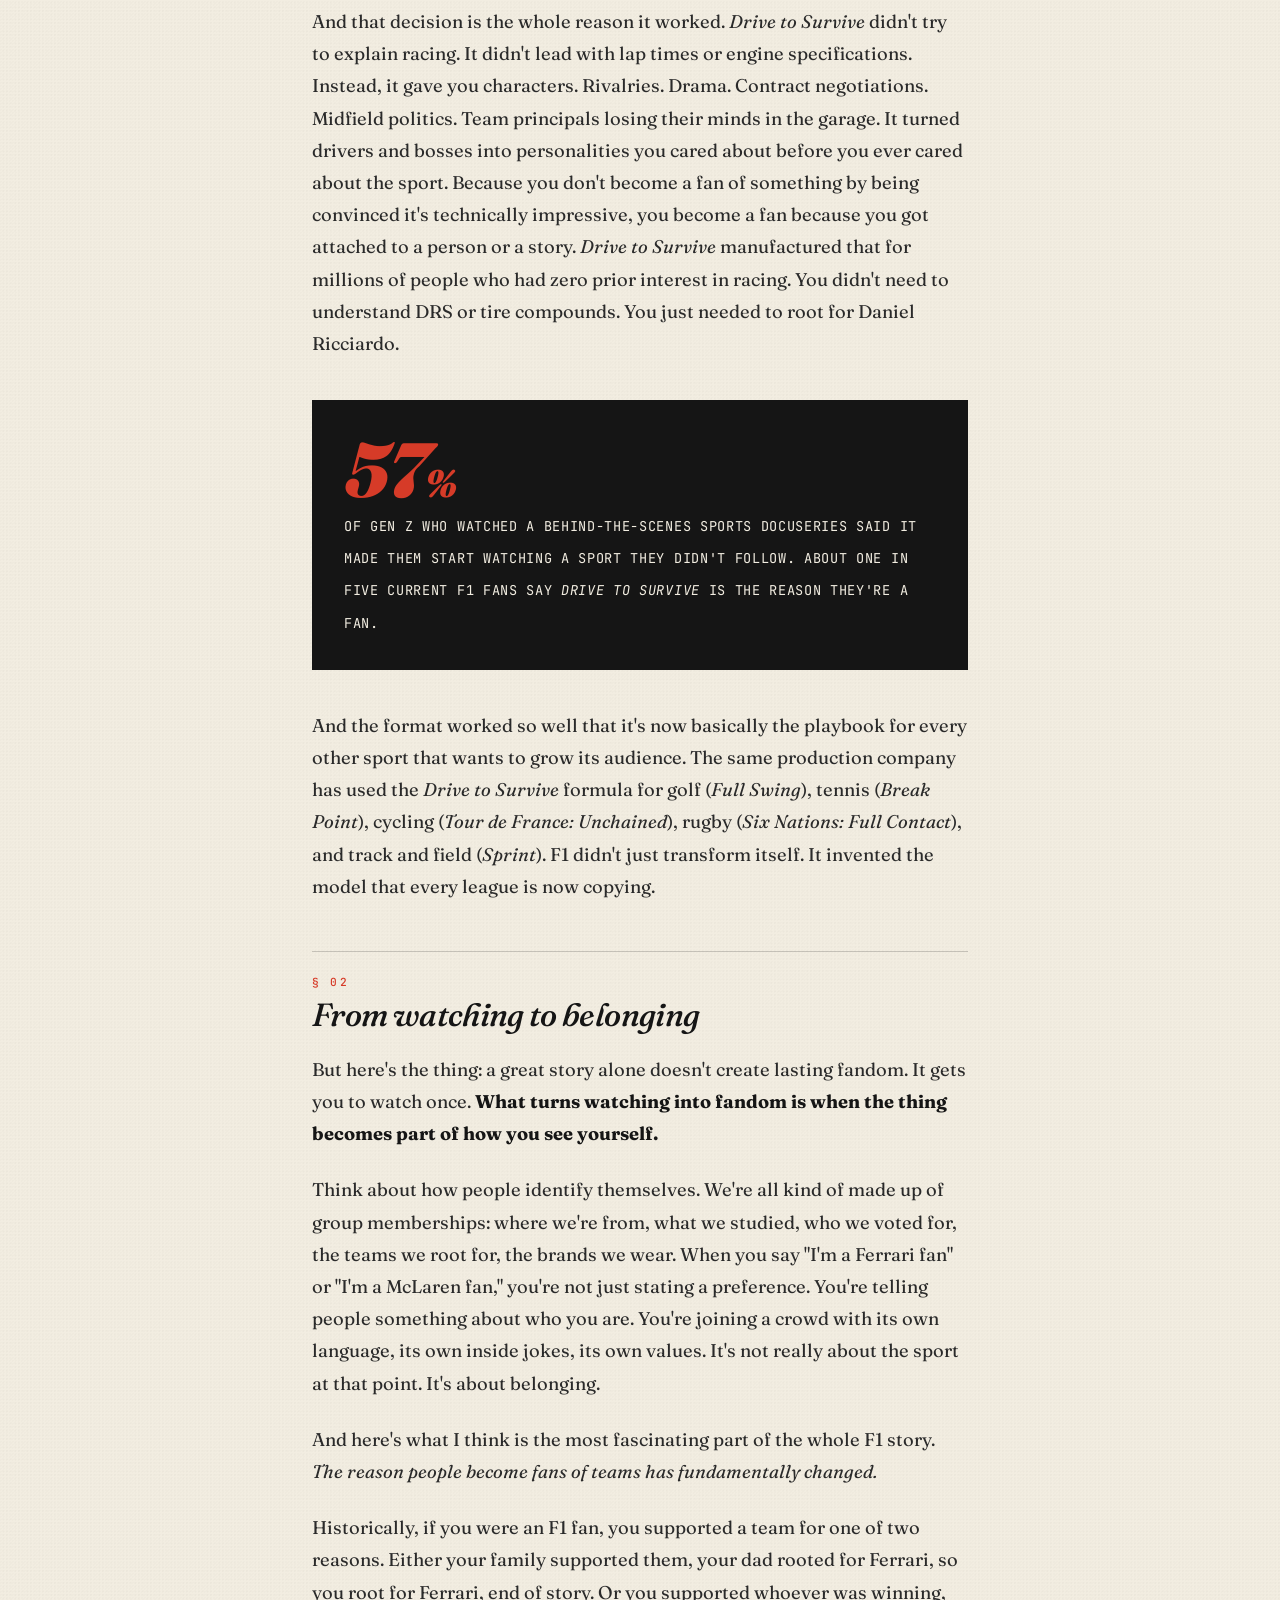
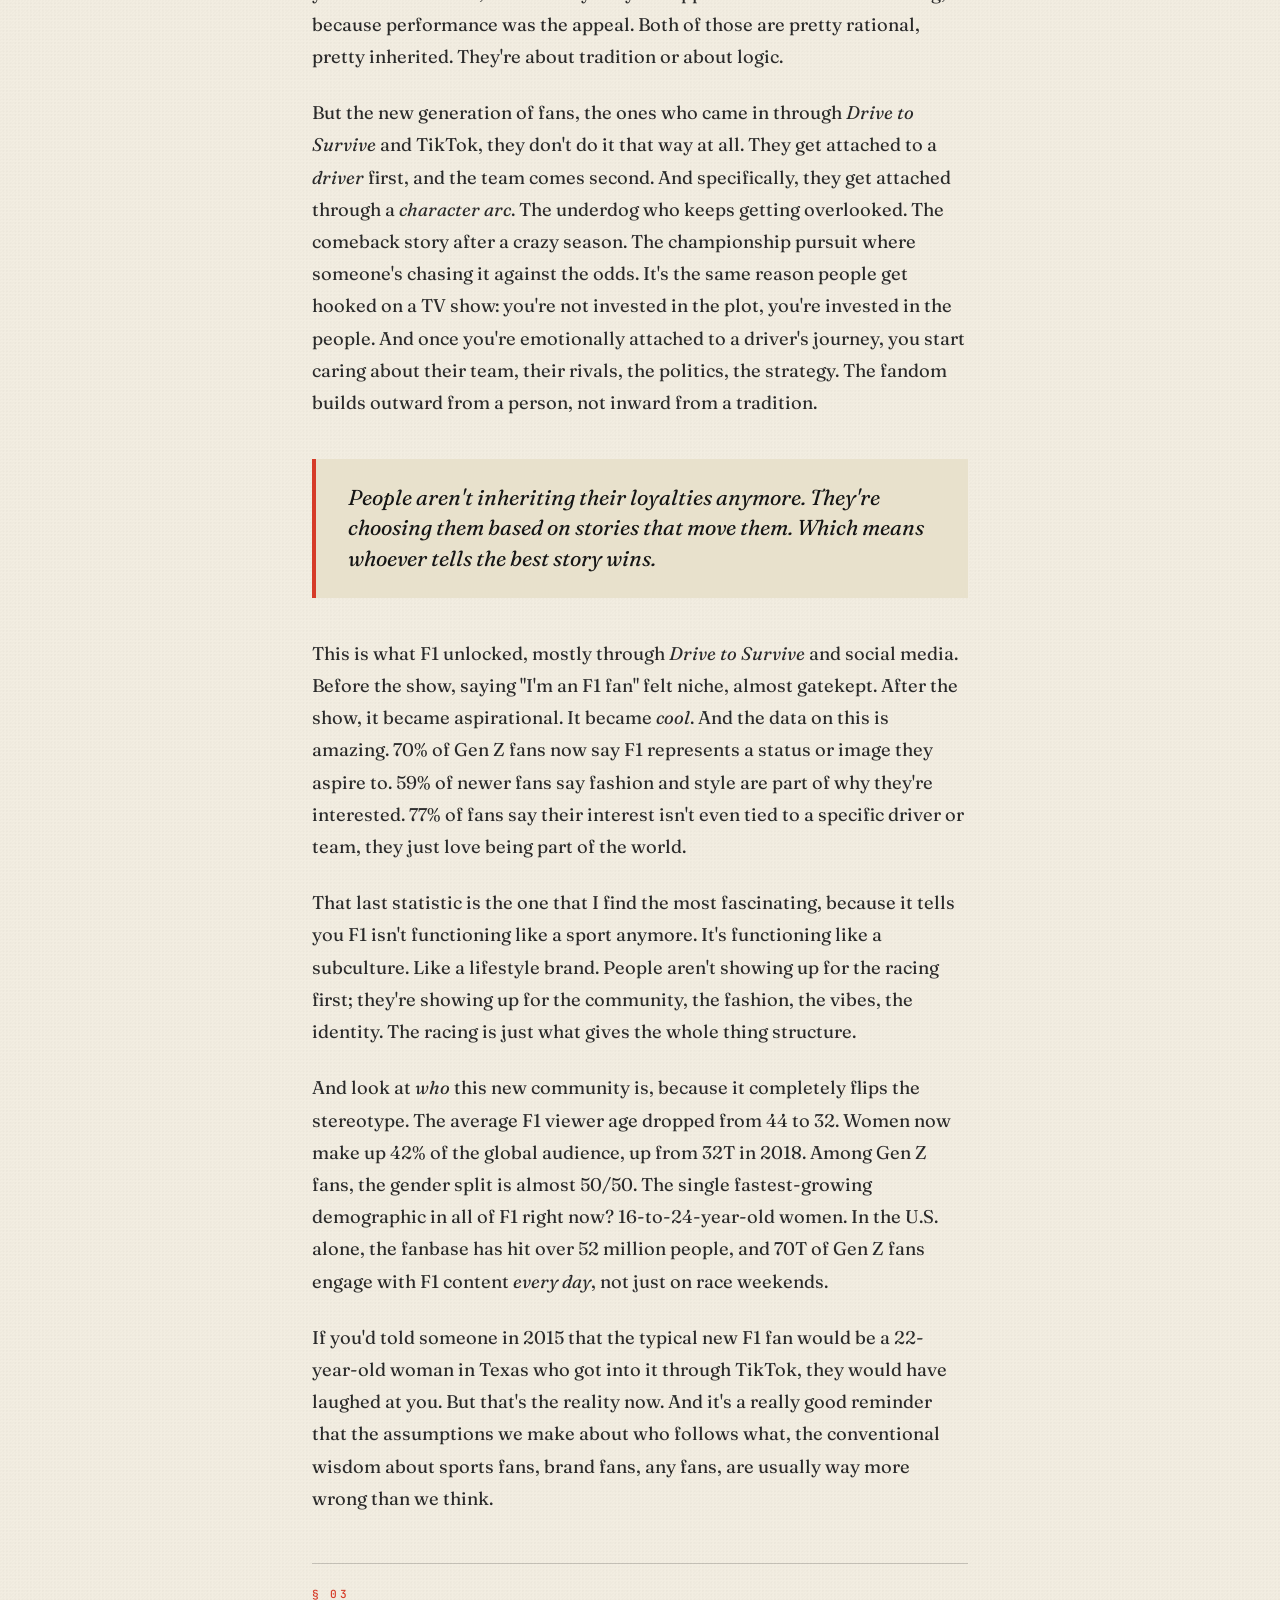
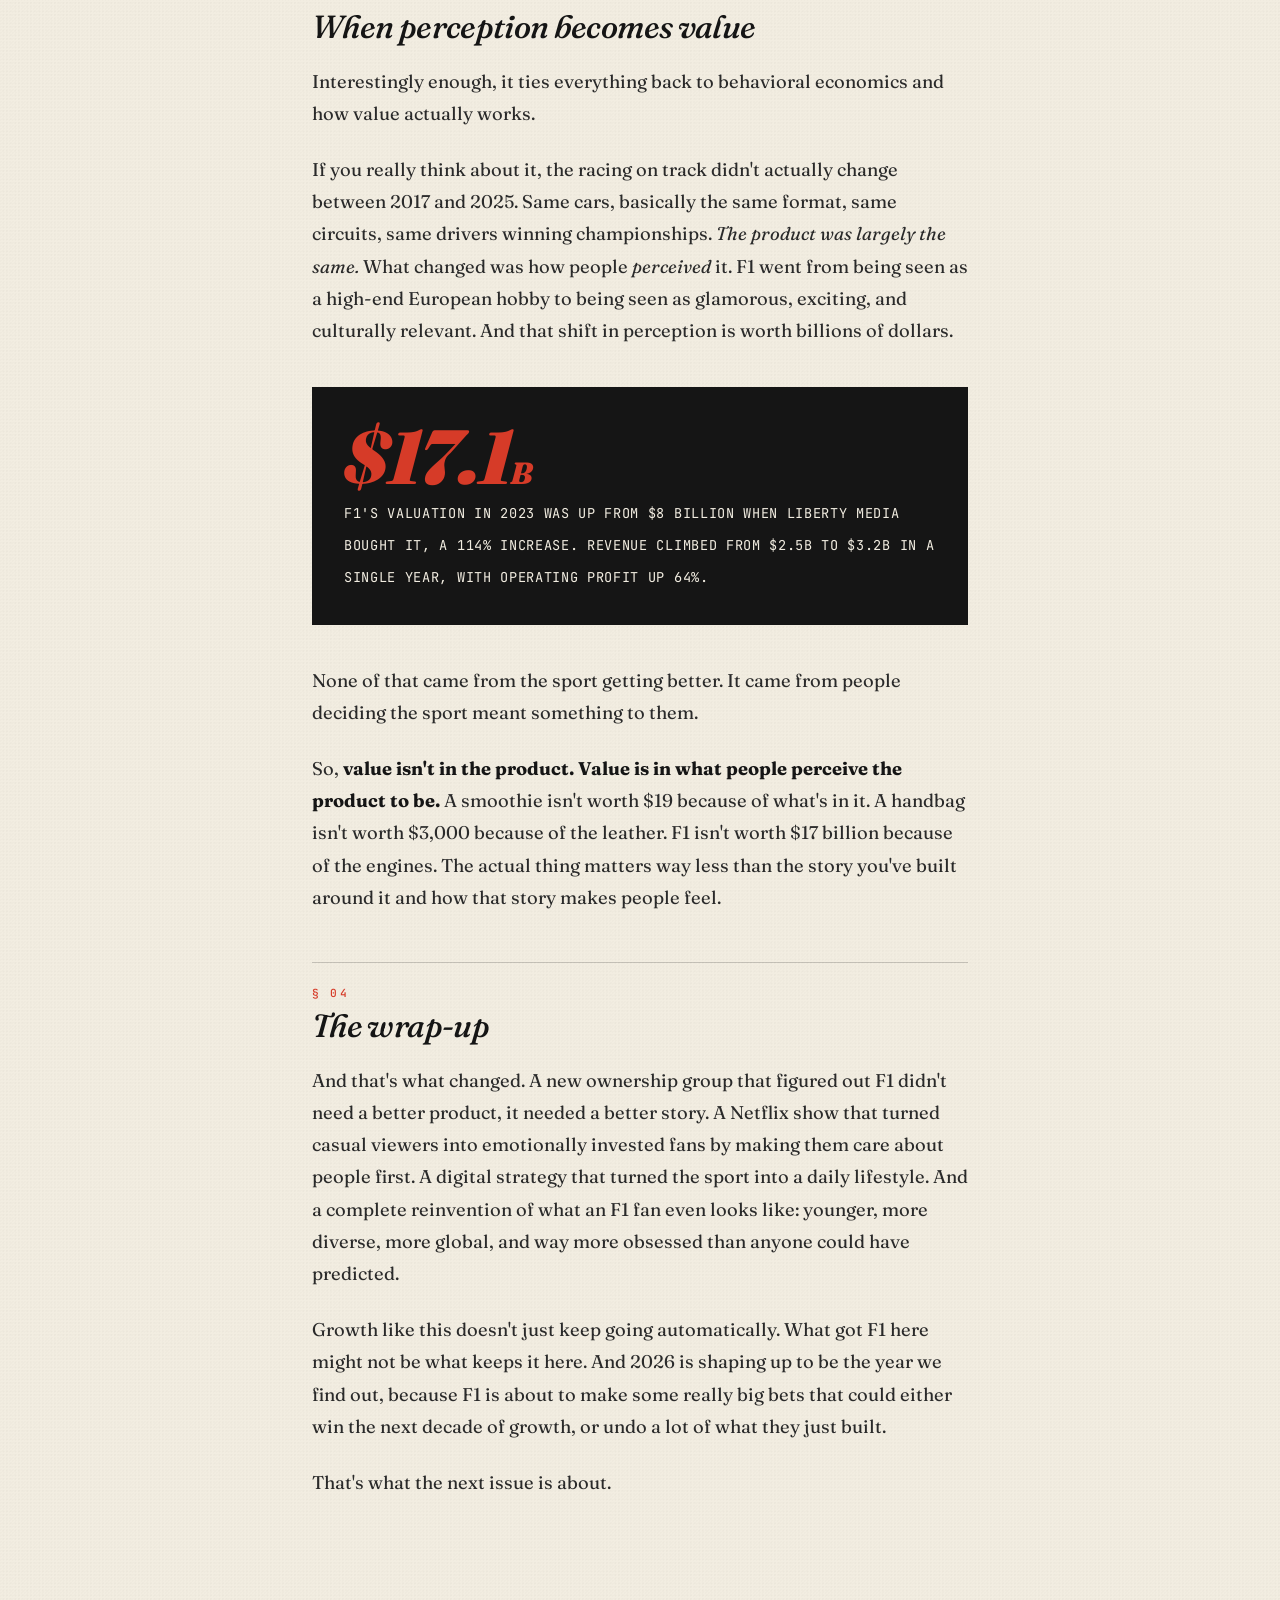
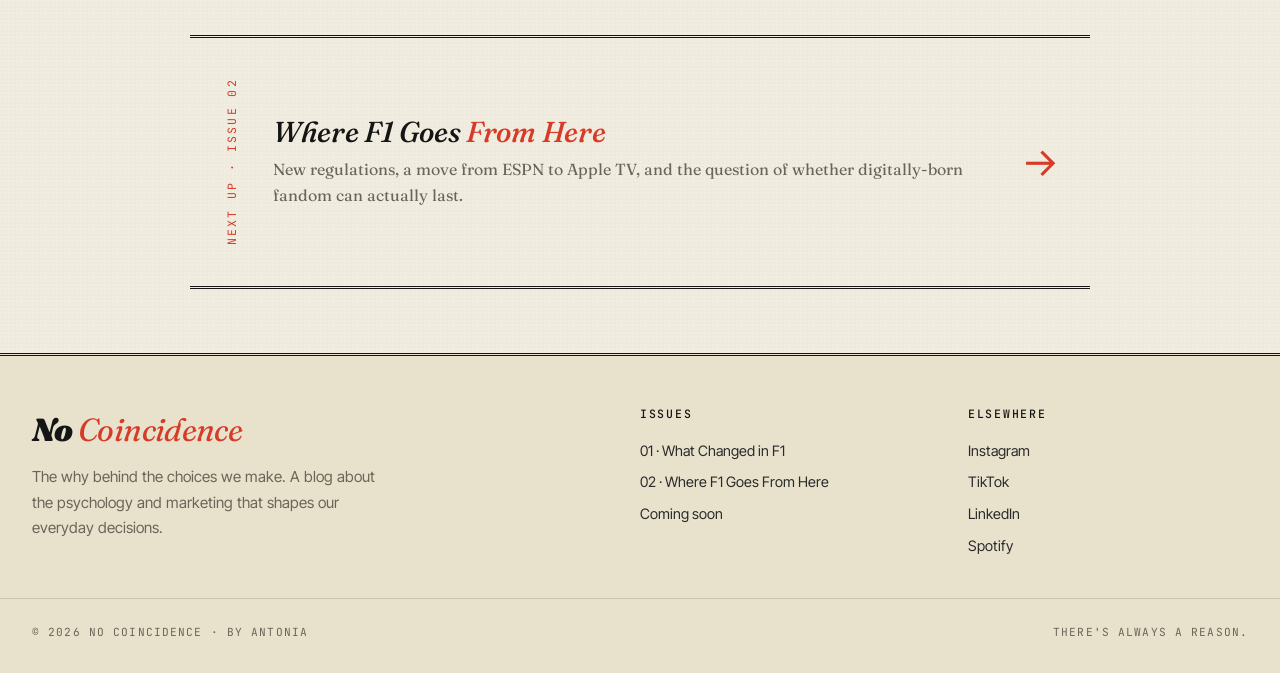
==== commit e9077e46: "Update episode-1.html" ====
--- a/episode-1.html
+++ b/episode-1.html
@@ -18,7 +18,7 @@
       </div>
       <div>Volume I · No. 01</div>
       <div class="date-line">
-        <span>Thursday, April 23, 2026</span>
+        <span>Thursday, March 26, 2026</span>
       </div>
     </div>
     <div class="masthead-logo">
@@ -39,7 +39,7 @@
     <div class="kicker">Issue 01 · The F1 Series · Part One</div>
     <h1>What <em>changed</em> in Formula 1.</h1>
     <p class="dek">
-      A $4.4 billion bet, a Netflix docuseries, and the accidental invention of
+      A $4.4 billion bet, a Netflix docuseries, and the accidental creation of
       the playbook every sport is now copying.
     </p>
     <div class="article-meta">
@@ -77,7 +77,7 @@
     </p>
 
     <p>
-      So… what happened? That's what this piece is about. Because the way Formula 1 grew its audience
+      So… what happened? That's what this blog post is about. Because the way Formula 1 grew its audience
       isn't luck. It's one of the most intentional, well-engineered fandom plays in modern sports
       history. And it starts with a $4.4 billion bet.
     </p>
@@ -169,7 +169,7 @@
     </p>
 
     <p>
-      Think about how people identify themselves. We're all kind of made up of group memberships —
+      Think about how people identify themselves. We're all kind of made up of group memberships:
       where we're from, what we studied, who we voted for, the teams we root for, the brands we
       wear. When you say "I'm a Ferrari fan" or "I'm a McLaren fan," you're not just stating a
       preference. You're telling people something about who you are. You're joining a crowd with
@@ -242,7 +242,7 @@
     <h2><span class="section-num">§ 03</span>When perception becomes value</h2>
 
     <p>
-      Now here's the part that really gets me, because it ties everything back to behavioral
+      Interestingly enough, it ties everything back to behavioral
       economics and how value actually works.
     </p>
 
@@ -269,7 +269,7 @@
     </p>
 
     <p>
-      So here's the thing: <strong>value isn't in the product. Value is
+      So, <strong>value isn't in the product. Value is
       in what people perceive the product to be.</strong> A smoothie isn't worth $19 because of
       what's in it. A handbag isn't worth $3,000 because of the leather. F1 isn't worth $17 billion
       because of the engines. The actual thing matters way less than the story you've built around
@@ -279,7 +279,7 @@
     <h2><span class="section-num">§ 04</span>The wrap-up</h2>
 
     <p>
-      So that's the story of what changed. A new ownership group that figured out F1 didn't need a
+      And that's what changed. A new ownership group that figured out F1 didn't need a
       better product, it needed a better story. A Netflix show that turned casual viewers into
       emotionally invested fans by making them care about people first. A digital strategy that
       turned the sport into a daily lifestyle. And a complete reinvention of what an F1 fan even
--- a/styles.css
+++ b/styles.css
@@ -470,7 +470,7 @@
 .pull-quote {
   max-width: 920px;
   margin: 4rem auto;
-  padding: 5rem 0 3rem;
+  padding: 3rem 2rem;
   text-align: center;
   border-top: 2px solid var(--rule);
   border-bottom: 2px solid var(--rule);
@@ -481,16 +481,15 @@
   content: '"';
   font-family: 'Fraunces', serif;
   font-weight: 900;
-  font-size: 6rem;
+  font-size: 5rem;
   position: absolute;
-  top: -3rem;
-  left: 50%;
-  transform: translateX(-50%);
+  top: -2.5rem;
+  left: 2rem;
   color: var(--accent);
   line-height: 1;
   font-style: italic;
   background: var(--paper);
-  padding: 0 1.5rem;
+  padding: 0 0.75rem;
 }
 
 .pull-quote blockquote {
